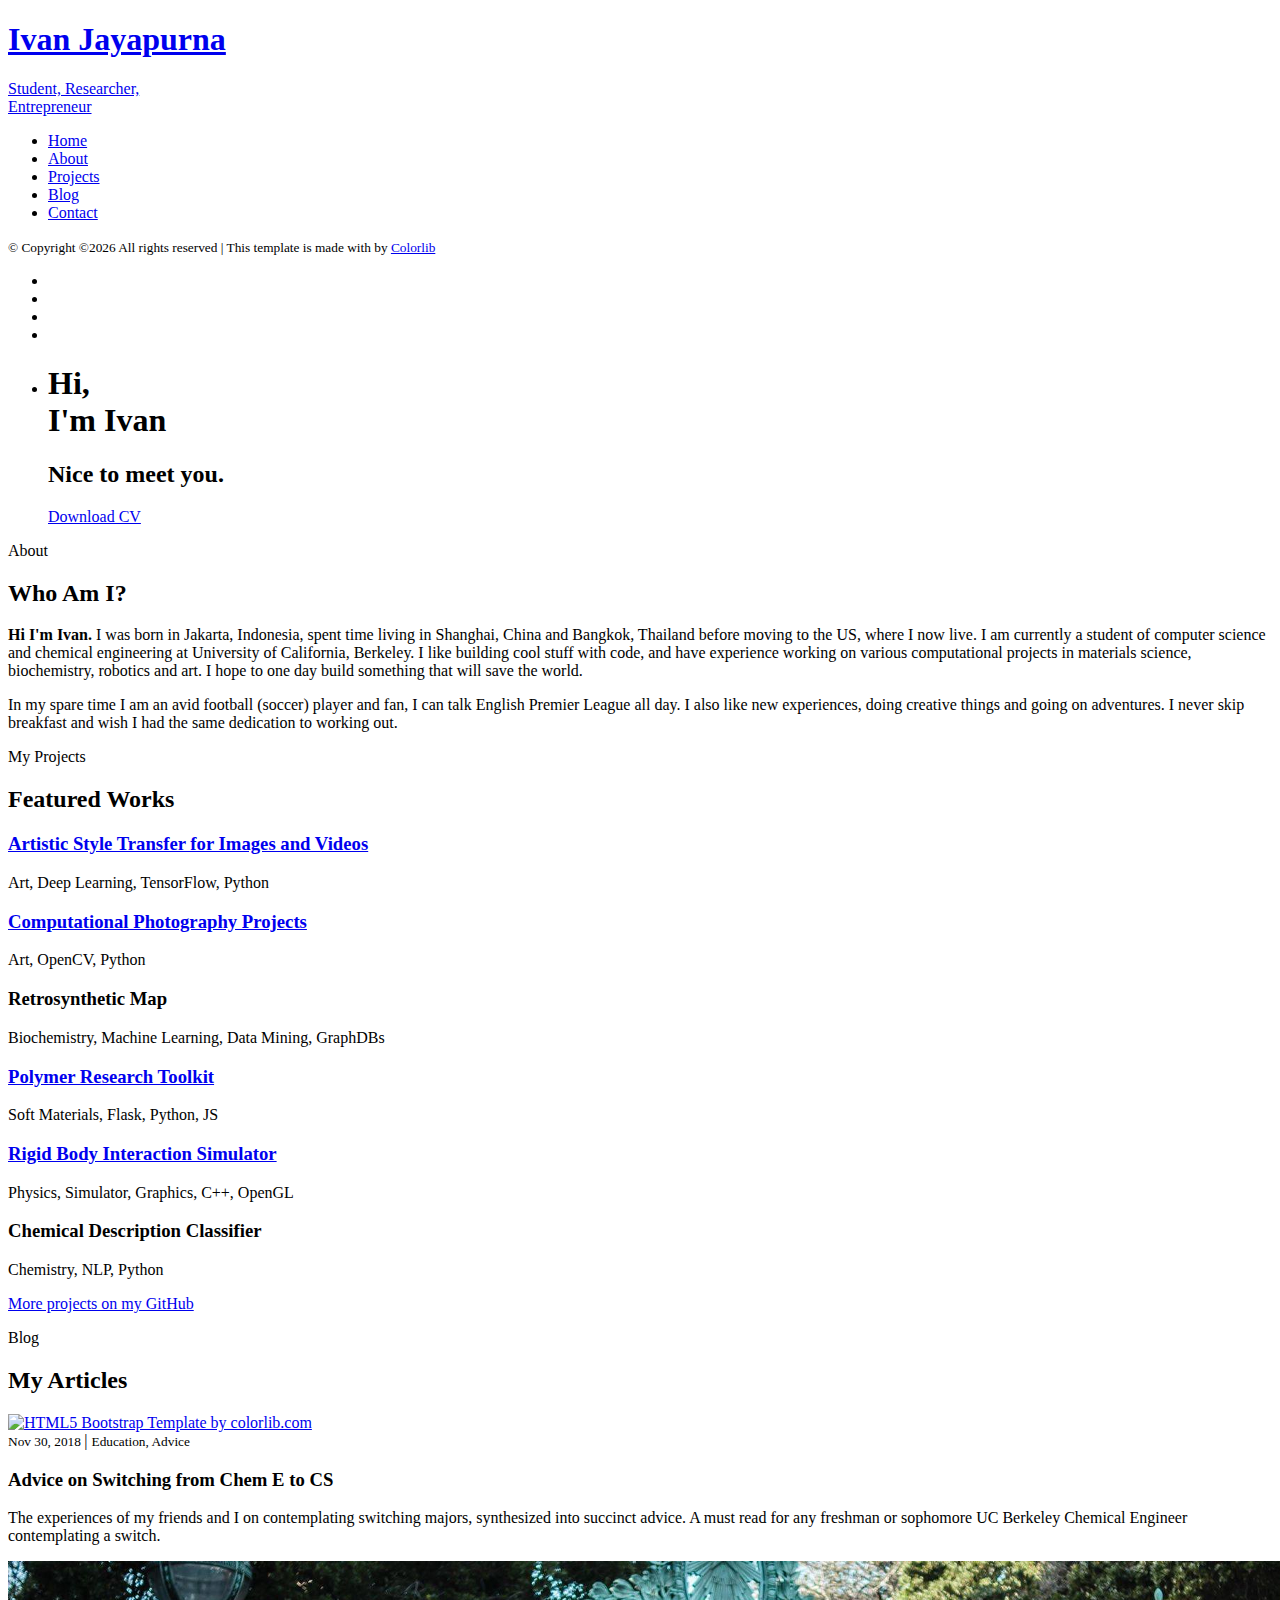
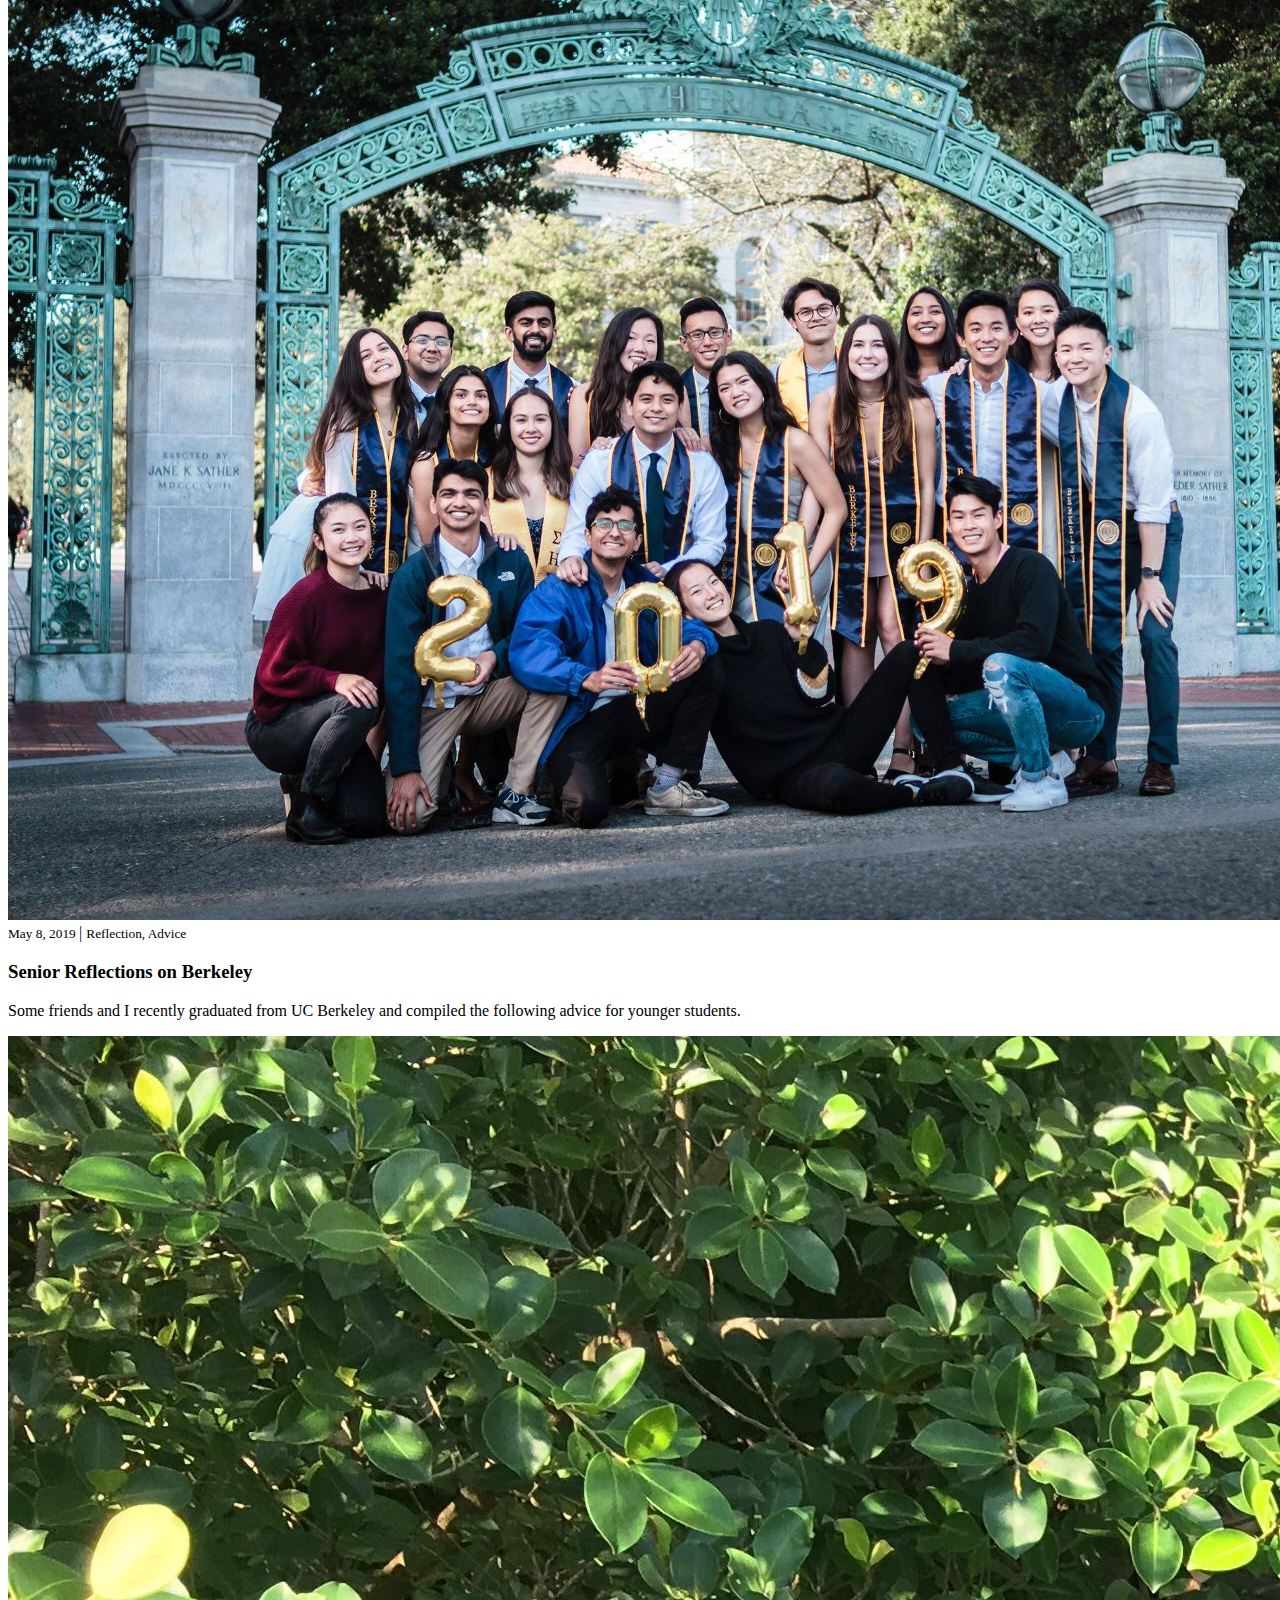
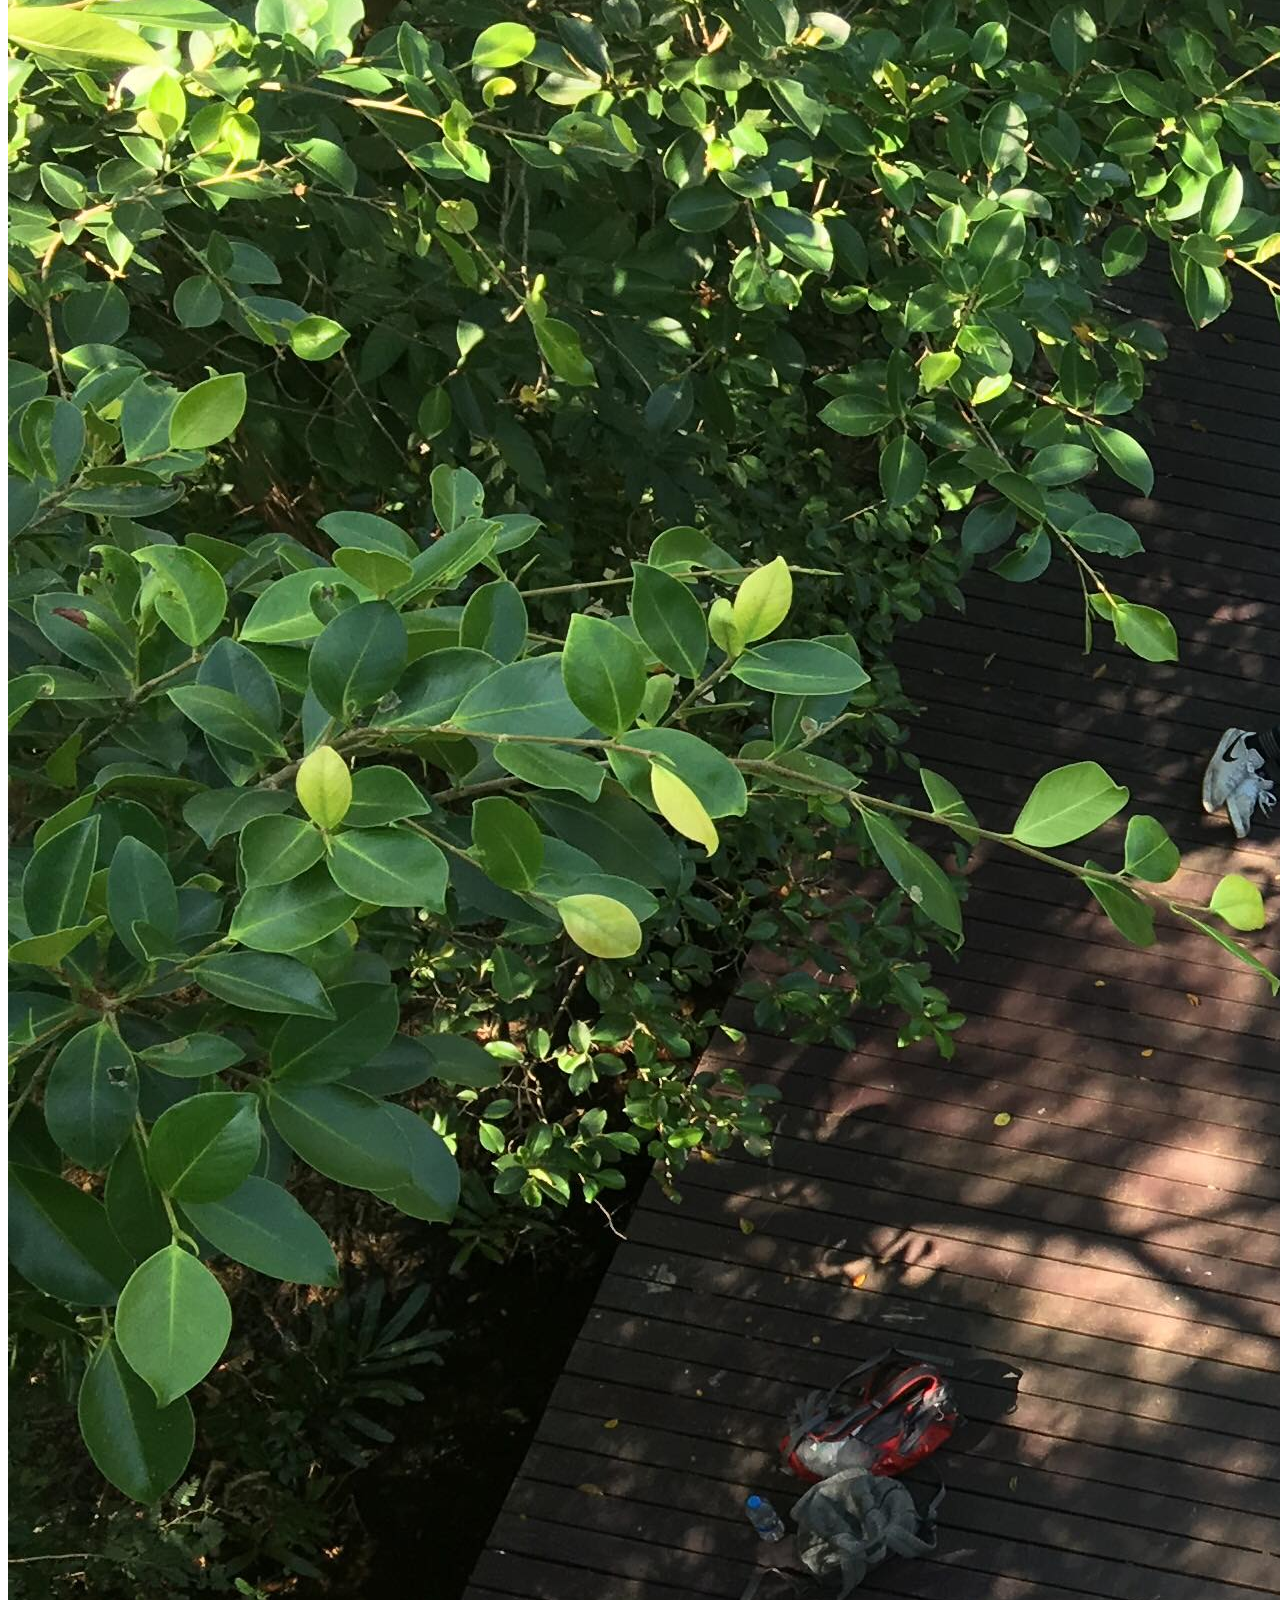
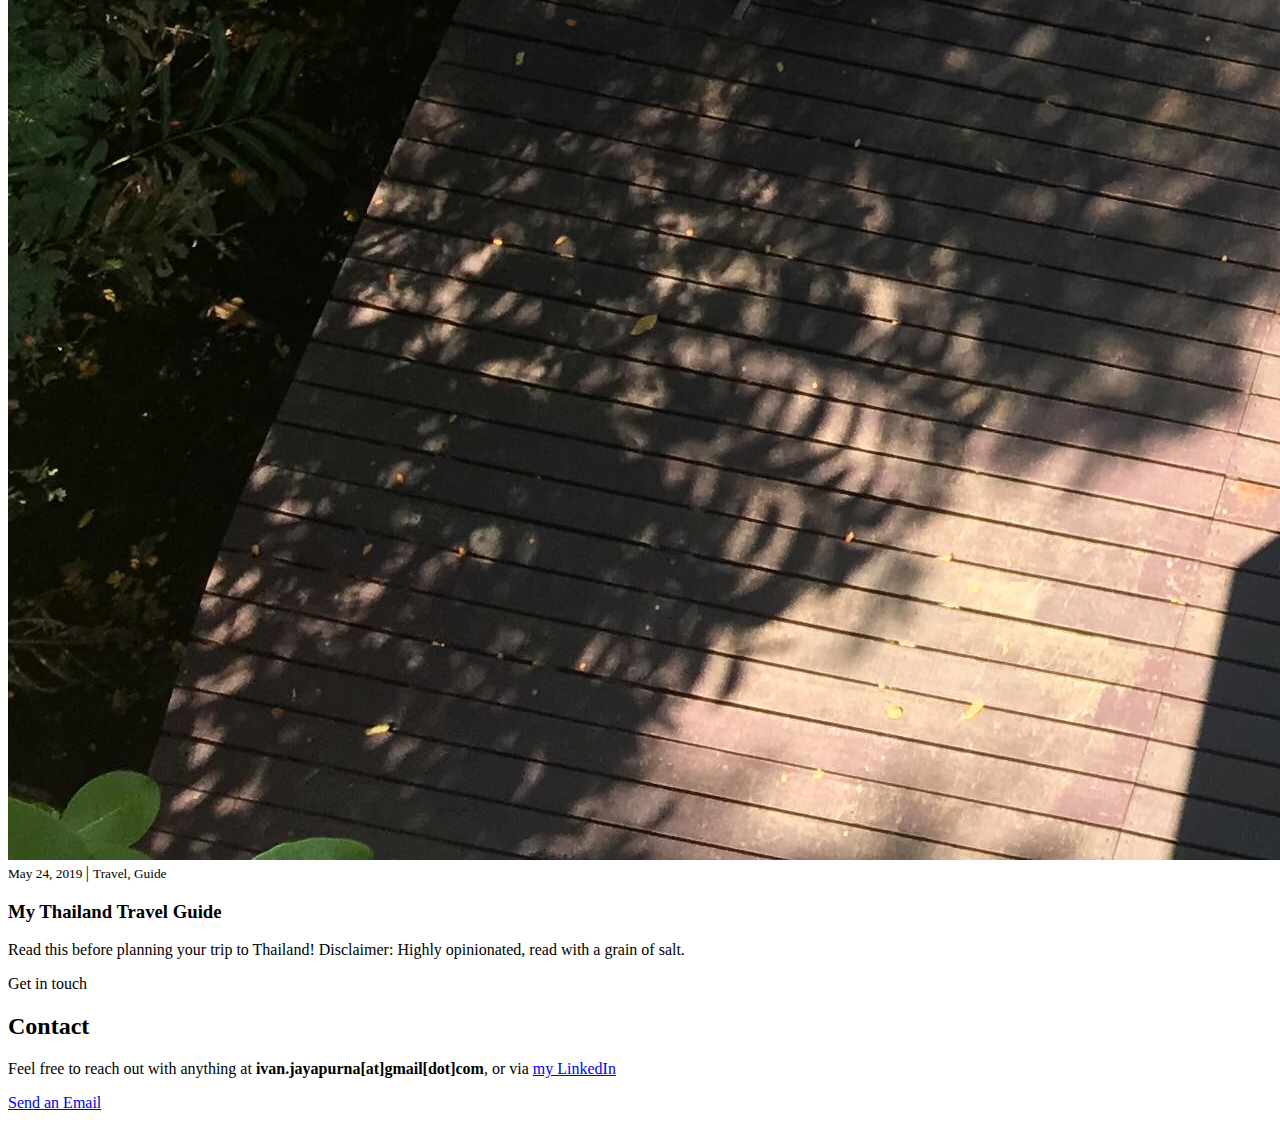
==== index.html @ ab958567 "add thailand guide" ====
<!DOCTYPE HTML>
<html>
	<head>
	<meta charset="utf-8">
	<meta http-equiv="X-UA-Compatible" content="IE=edge">
	<title>Ivan Jayapurna</title>
	<meta name="viewport" content="width=device-width, initial-scale=1">
	<meta name="description" content="" />
	<meta name="keywords" content="" />
	<meta name="author" content="" />

  <!-- Facebook and Twitter integration -->
	<meta property="og:title" content=""/>
	<meta property="og:image" content=""/>
	<meta property="og:url" content=""/>
	<meta property="og:site_name" content=""/>
	<meta property="og:description" content=""/>
	<meta name="twitter:title" content="" />
	<meta name="twitter:image" content="" />
	<meta name="twitter:url" content="" />
	<meta name="twitter:card" content="" />

	<!-- Place favicon.ico and apple-touch-icon.png in the root directory -->
	<link rel="shortcut icon" href="favicon.ico">

	<link href="https://fonts.googleapis.com/css?family=Quicksand:300,400,500,700" rel="stylesheet">
	<link href="https://fonts.googleapis.com/css?family=Playfair+Display:400,400i,700" rel="stylesheet">
	
	<!-- Animate.css -->
	<link rel="stylesheet" href="css/animate.css">
	<!-- Icomoon Icon Fonts-->
	<link rel="stylesheet" href="css/icomoon.css">
	<!-- Bootstrap  -->
	<link rel="stylesheet" href="css/bootstrap.css">
	<!-- Flexslider  -->
	<link rel="stylesheet" href="css/flexslider.css">
	<!-- Flaticons  -->
	<link rel="stylesheet" href="fonts/flaticon/font/flaticon.css">
	<!-- Owl Carousel -->
	<link rel="stylesheet" href="css/owl.carousel.min.css">
	<link rel="stylesheet" href="css/owl.theme.default.min.css">
	<!-- Theme style  -->
	<link rel="stylesheet" href="css/style.css">

	<!-- Modernizr JS -->
	<script src="js/modernizr-2.6.2.min.js"></script>
	<!-- FOR IE9 below -->
	<!--[if lt IE 9]>
	<script src="js/respond.min.js"></script>
	<![endif]-->

	</head>
	<body>
	<div id="colorlib-page">
		<div class="container-wrap">
		<a href="#" class="js-colorlib-nav-toggle colorlib-nav-toggle" data-toggle="collapse" data-target="#navbar" aria-expanded="false" aria-controls="navbar"><i></i></a>
		<aside id="colorlib-aside" role="complementary" class="border js-fullheight">
			<div class="text-center">
				<div class="author-img" style="background-image: url(images/headshot.png);"></div>
				<h1 id="colorlib-logo"><a href="#">Ivan Jayapurna</a></h1>
				<span class="position"><a href="#">Student, Researcher, <br> Entrepreneur</span>
			</div>
			<nav id="colorlib-main-menu" role="navigation" class="navbar">
				<div id="navbar" class="collapse">
					<ul>
						<li class="active"><a href="#" data-nav-section="home">Home</a></li>
						<li><a href="#" data-nav-section="about">About</a></li>
						<li><a href="#" data-nav-section="projects">Projects</a></li>
						<li><a href="#" data-nav-section="blog">Blog</a></li>
						<li><a href="#" data-nav-section="contact">Contact</a></li>
					</ul>
				</div>
			</nav>

			<div class="colorlib-footer">
				<p><small>&copy; <!-- Link back to Colorlib can't be removed. Template is licensed under CC BY 3.0. -->
Copyright &copy;<script>document.write(new Date().getFullYear());</script> All rights reserved | This template is made with <i class="icon-heart" aria-hidden="true"></i> by <a href="https://colorlib.com" target="_blank">Colorlib</a>
<!-- Link back to Colorlib can't be removed. Template is licensed under CC BY 3.0. --> </span></small></p>
				<ul>
					<li><a href="#"><i class="icon-facebook2"></i></a></li>
					<li><a href="#"><i class="icon-twitter2"></i></a></li>
					<li><a href="#"><i class="icon-instagram"></i></a></li>
					<li><a href="#"><i class="icon-linkedin2"></i></a></li>
				</ul>
			</div>

		</aside>

		<div id="colorlib-main">
			<section id="colorlib-hero" class="js-fullheight" data-section="home">
				<div class="flexslider js-fullheight">
					<ul class="slides">
				   	<li>
				   		<div class="overlay"></div>
				   		<div class="container-fluid">
				   			<div class="row">
					   			<div class="col-md-6 col-md-offset-3 col-md-pull-3 col-sm-12 col-xs-12 js-fullheight slider-text">
					   				<div class="slider-text-inner js-fullheight">
					   					<div class="desc">
						   					<h1>Hi, <br>I'm Ivan</h1>
						   					<h2>Nice to meet you.</h2>
												<p><a href='ivan_jayapurna_cv.pdf' class="btn btn-primary btn-learn">Download CV <i class="icon-download4"></i></a></p>
											</div>
					   				</div>
					   			</div>
					   		</div>
				   		</div>
				   	</li>
				  	</ul>
			  	</div>
			</section>

			<section class="colorlib-about" data-section="about">
				<div class="colorlib-narrow-content">
					<div class="row">
						<div class="col-md-12">
							<div class="row row-bottom-padded-sm animate-box" data-animate-effect="fadeInLeft">
								<div class="col-md-12">
									<div class="about-desc">
										<span class="heading-meta">About</span>
										<h2 class="colorlib-heading">Who Am I?</h2>
										<p><strong>Hi I'm Ivan.</strong> I was born in Jakarta, Indonesia, spent time living in Shanghai, China and Bangkok, Thailand before moving to the US, where I now live. I am currently a student of computer science and chemical engineering at University of California, Berkeley. I like building cool stuff with code, and have experience working on various computational projects in materials science, biochemistry, robotics and art. I hope to one day build something that will save the world.</p>
										<p>In my spare time I am an avid football (soccer) player and fan, I can talk English Premier League all day. I also like new experiences, doing creative things and going on adventures. I never skip breakfast and wish I had the same dedication to working out.</p>
									</div>
								</div>
							</div>

						</div>
					</div>
				</div>
			</section>

			<section class="colorlib-work" data-section="projects">
				<div class="colorlib-narrow-content">
					<div class="row">
						<div class="col-md-6 col-md-offset-3 col-md-pull-3 animate-box" data-animate-effect="fadeInLeft">
							<span class="heading-meta">My Projects</span>
							<h2 class="colorlib-heading animate-box">Featured Works</h2>
						</div>
					</div>
					<div class="row">
						<div class="col-md-6 animate-box" data-animate-effect="fadeInLeft">
							<div class="project" style="background-image: url(images/lion_wave_result.png);">
								<div class="desc">
									<div class="con">
										<h3><a href="https://ivanjayapurna.github.io/style_transfer/">Artistic Style Transfer for Images and Videos</a></h3>
										<span>Art, Deep Learning, TensorFlow, Python</span>
									</div>
								</div>
							</div>
						</div>
						<div class="col-md-6 animate-box" data-animate-effect="fadeInRight">
							<div class="project" style="background-image: url(images/emir_result.jpg);">
								<div class="desc">
									<div class="con">
										<h3><a href="https://ivanjayapurna.github.io/face_morphing/">Computational Photography Projects</a></h3>
										<span>Art, OpenCV, Python</span>
									</div>
								</div>
							</div>
						</div>
						<div class="col-md-6 animate-box" data-animate-effect="fadeInTop">
							<div class="project" style="background-image: url(images/meta_map.png);">
								<div class="desc">
									<div class="con">
										<h3>Retrosynthetic Map</h3>
										<span>Biochemistry, Machine Learning, Data Mining, GraphDBs</span>
									</div>
								</div>
							</div>
						</div>
						<div class="col-md-6 animate-box" data-animate-effect="fadeInBottom">
							<div class="project" style="background-image: url(images/hrp.png);">
								<div class="desc">
									<div class="con">
										<h3><a href="https://intense-oasis-51004.herokuapp.com">Polymer Research Toolkit</a></h3>
										<span>Soft Materials, Flask, Python, JS</span>
									</div>
								</div>
							</div>
						</div>
						<div class="col-md-6 animate-box" data-animate-effect="fadeInRight">
							<div class="project" style="background-image: url(images/rbs.png);">
								<div class="desc">
									<div class="con">
										<h3><a href="http://www.jaymok.me/CS184-final-project/final.html">Rigid Body Interaction Simulator</a></h3>
										<span>Physics, Simulator, Graphics, C++, OpenGL</span>
									</div>
								</div>
							</div>
						</div>
						<div class="col-md-6 animate-box" data-animate-effect="fadeInLeft">
							<div class="project" style="background-image: url(images/nlp.jpg);">
								<div class="desc">
									<div class="con">
										<h3>Chemical Description Classifier</h3>
										<span>Chemistry, NLP, Python</span>
									</div>
								</div>
							</div>
						</div>
					</div>						
					<div class="row">
						<div class="col-md-12 animate-box">
							<p><a href="https://github.com/ivanjayapurna" class="btn btn-primary btn-lg btn-load-more">More projects on my GitHub</a></p>
						</div>
					</div>
				</div>
			</section>

			<section class="colorlib-blog" data-section="blog">
				<div class="colorlib-narrow-content">
					<div class="row">
						<div class="col-md-6 col-md-offset-3 col-md-pull-3 animate-box" data-animate-effect="fadeInLeft">
							<span class="heading-meta">Blog</span>
							<h2 class="colorlib-heading">My Articles</h2>
						</div>
					</div>
					<div class="row">
						<div class="col-md-4 col-sm-6 animate-box" data-animate-effect="fadeInLeft">
							<div class="blog-entry">
								<a href="https://medium.com/@ivan.jayapurna/some-advice-on-switching-from-chemical-engineering-to-computer-science-uc-berkeley-5663ba20aa29?source=friends_link&sk=81689ac392e79f80abd5eaf381e079f7" class="blog-img"><img src="images/blog1.png" class="img-responsive" alt="HTML5 Bootstrap Template by colorlib.com"></a>
								<div class="desc">
									<span><small>Nov 30, 2018 </small> | <small> Education, Advice </small></span>
									<h3>Advice on Switching from Chem E to CS</h3>
									<p>The experiences of my friends and I on contemplating switching majors, synthesized into succinct advice. A must read for any freshman or sophomore UC Berkeley Chemical Engineer contemplating a switch.</p>
								</div>
							</div>
						</div>
						<div class="col-md-4 col-sm-6 animate-box" data-animate-effect="fadeInRight">
							<div class="blog-entry">
								<a href="https://medium.com/sep-berkeley/senior-reflections-on-berkeley-792d903882ae" class="blog-img"><img src="images/sep.png" class="img-responsive" alt="HTML5 Bootstrap Template by colorlib.com"></a>
								<div class="desc">
									<span><small>May 8, 2019 </small> | <small> Reflection, Advice </small></span>
									<h3>Senior Reflections on Berkeley</h3>
									<p>Some friends and I recently graduated from UC Berkeley and compiled the following advice for younger students.</p>
								</div>
							</div>
						</div>
						<div class="col-md-4 col-sm-6 animate-box" data-animate-effect="fadeInRight">
							<div class="blog-entry">
								<a href="https://medium.com/@ivan.jayapurna/ivans-super-unofficial-travel-guide-for-thailand-4cb1de43e4af" class="blog-img"><img src="images/bikes.jpg" class="img-responsive" alt="HTML5 Bootstrap Template by colorlib.com"></a>
								<div class="desc">
									<span><small>May 24, 2019 </small> | <small> Travel, Guide </small></span>
									<h3>My Thailand Travel Guide</h3>
									<p>Read this before planning your trip to Thailand! Disclaimer: Highly opinionated, read with a grain of salt.</p>
								</div>
							</div>
						</div>
					</div>
				</div>
			</section>

			<section class="colorlib-contact" data-section="contact">
				<div class="colorlib-narrow-content">
					<div class="row">
						<div class="col-md-12">
							<div class="row row-bottom-padded-sm animate-box" data-animate-effect="fadeInLeft">
								<span class="heading-meta">Get in touch</span>
								<h2 class="colorlib-heading">Contact</h2>
								<div class="row">
									<div class="col-md-12 animate-box" data-animate-effect="fadeInLeft">
										<div class="hire">
											<p>Feel free to reach out with anything at <strong>ivan.jayapurna[at]gmail[dot]com</strong>, or via <a href='https://www.linkedin.com/in/ijayapurna/'>my LinkedIn</a></p>
											<a href="mailto:ivan.jayapurna@gmail.com" class="btn-hire">Send an Email</a>
										</div>
									</div>
								</div>
								<p>
							</div>
						</div>
					</div>
				</div>
			</section>


	</div><!-- end:colorlib-main -->
	</div><!-- end:container-wrap -->
	</div><!-- end:colorlib-page -->

	<!-- jQuery -->
	<script src="js/jquery.min.js"></script>
	<!-- jQuery Easing -->
	<script src="js/jquery.easing.1.3.js"></script>
	<!-- Bootstrap -->
	<script src="js/bootstrap.min.js"></script>
	<!-- Waypoints -->
	<script src="js/jquery.waypoints.min.js"></script>
	<!-- Flexslider -->
	<script src="js/jquery.flexslider-min.js"></script>
	<!-- Owl carousel -->
	<script src="js/owl.carousel.min.js"></script>
	<!-- Counters -->
	<script src="js/jquery.countTo.js"></script>
	
	
	<!-- MAIN JS -->
	<script src="js/main.js"></script>

	</body>
</html>
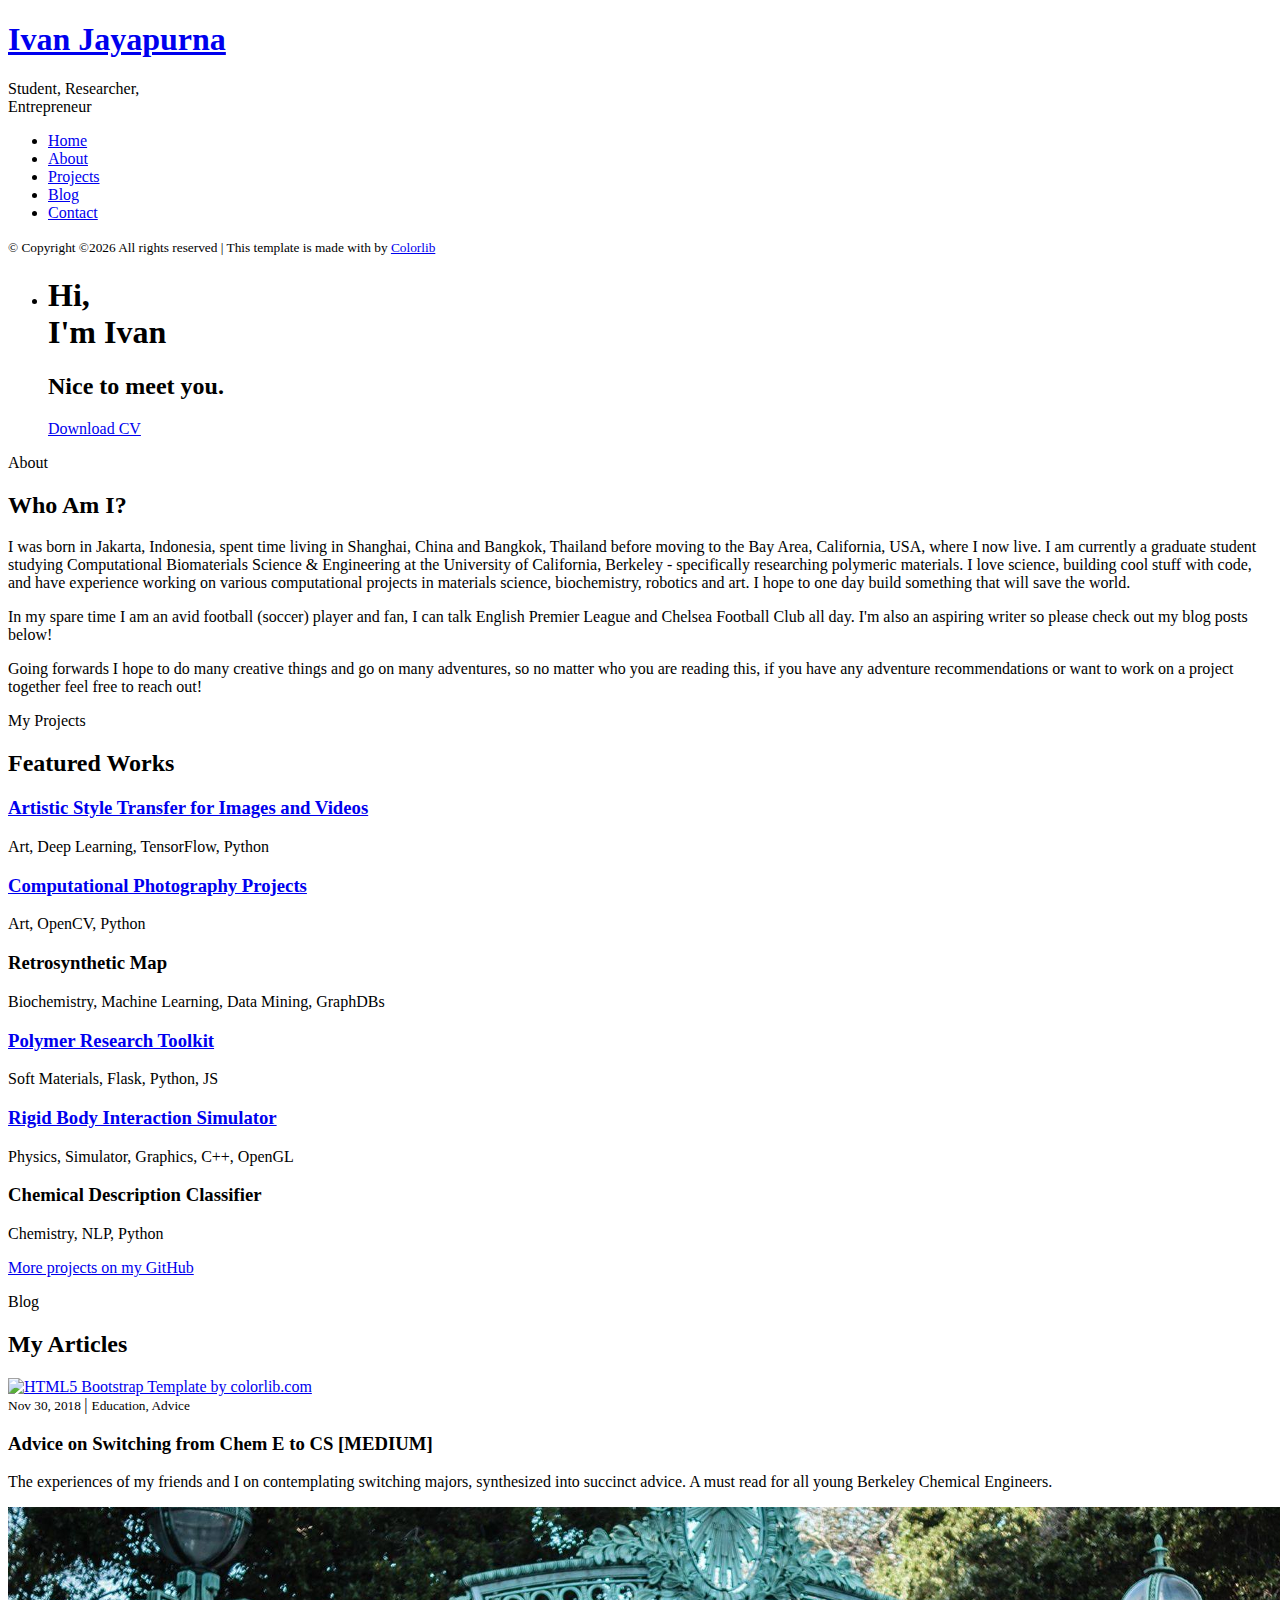
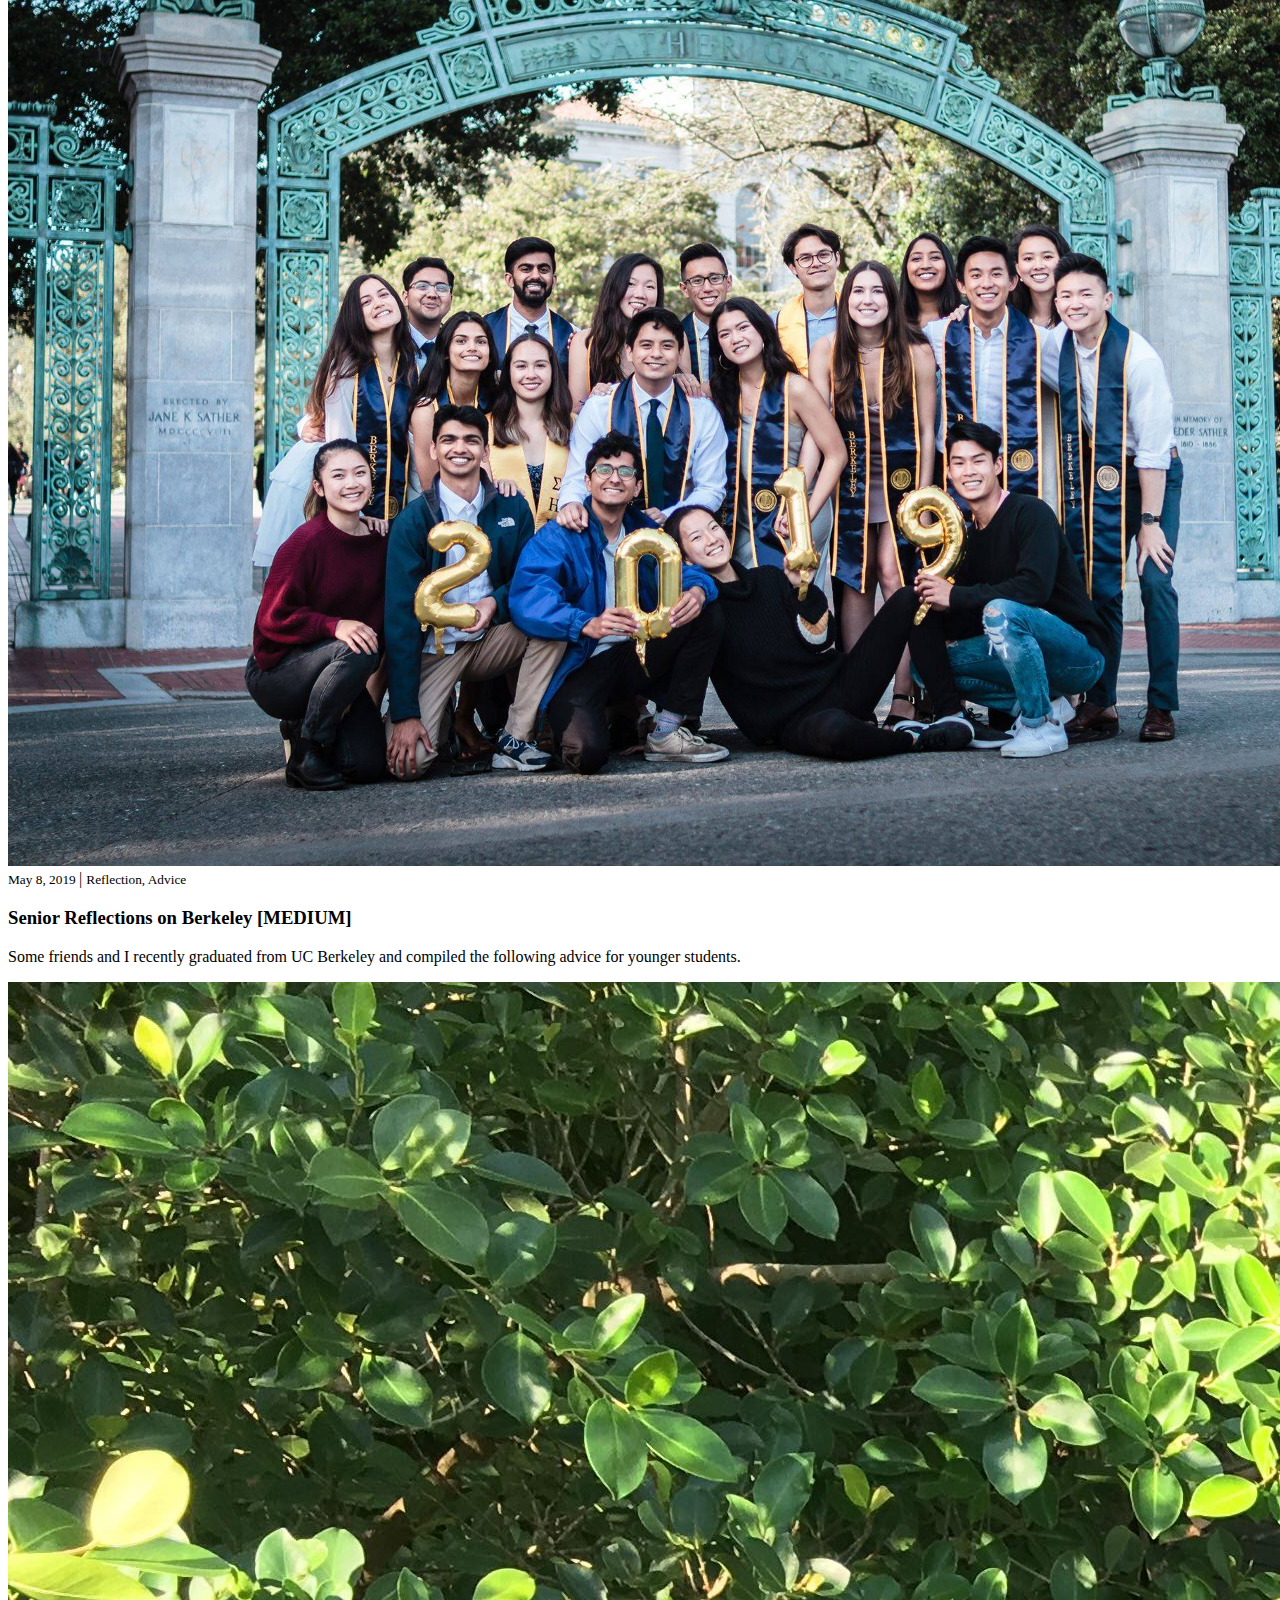
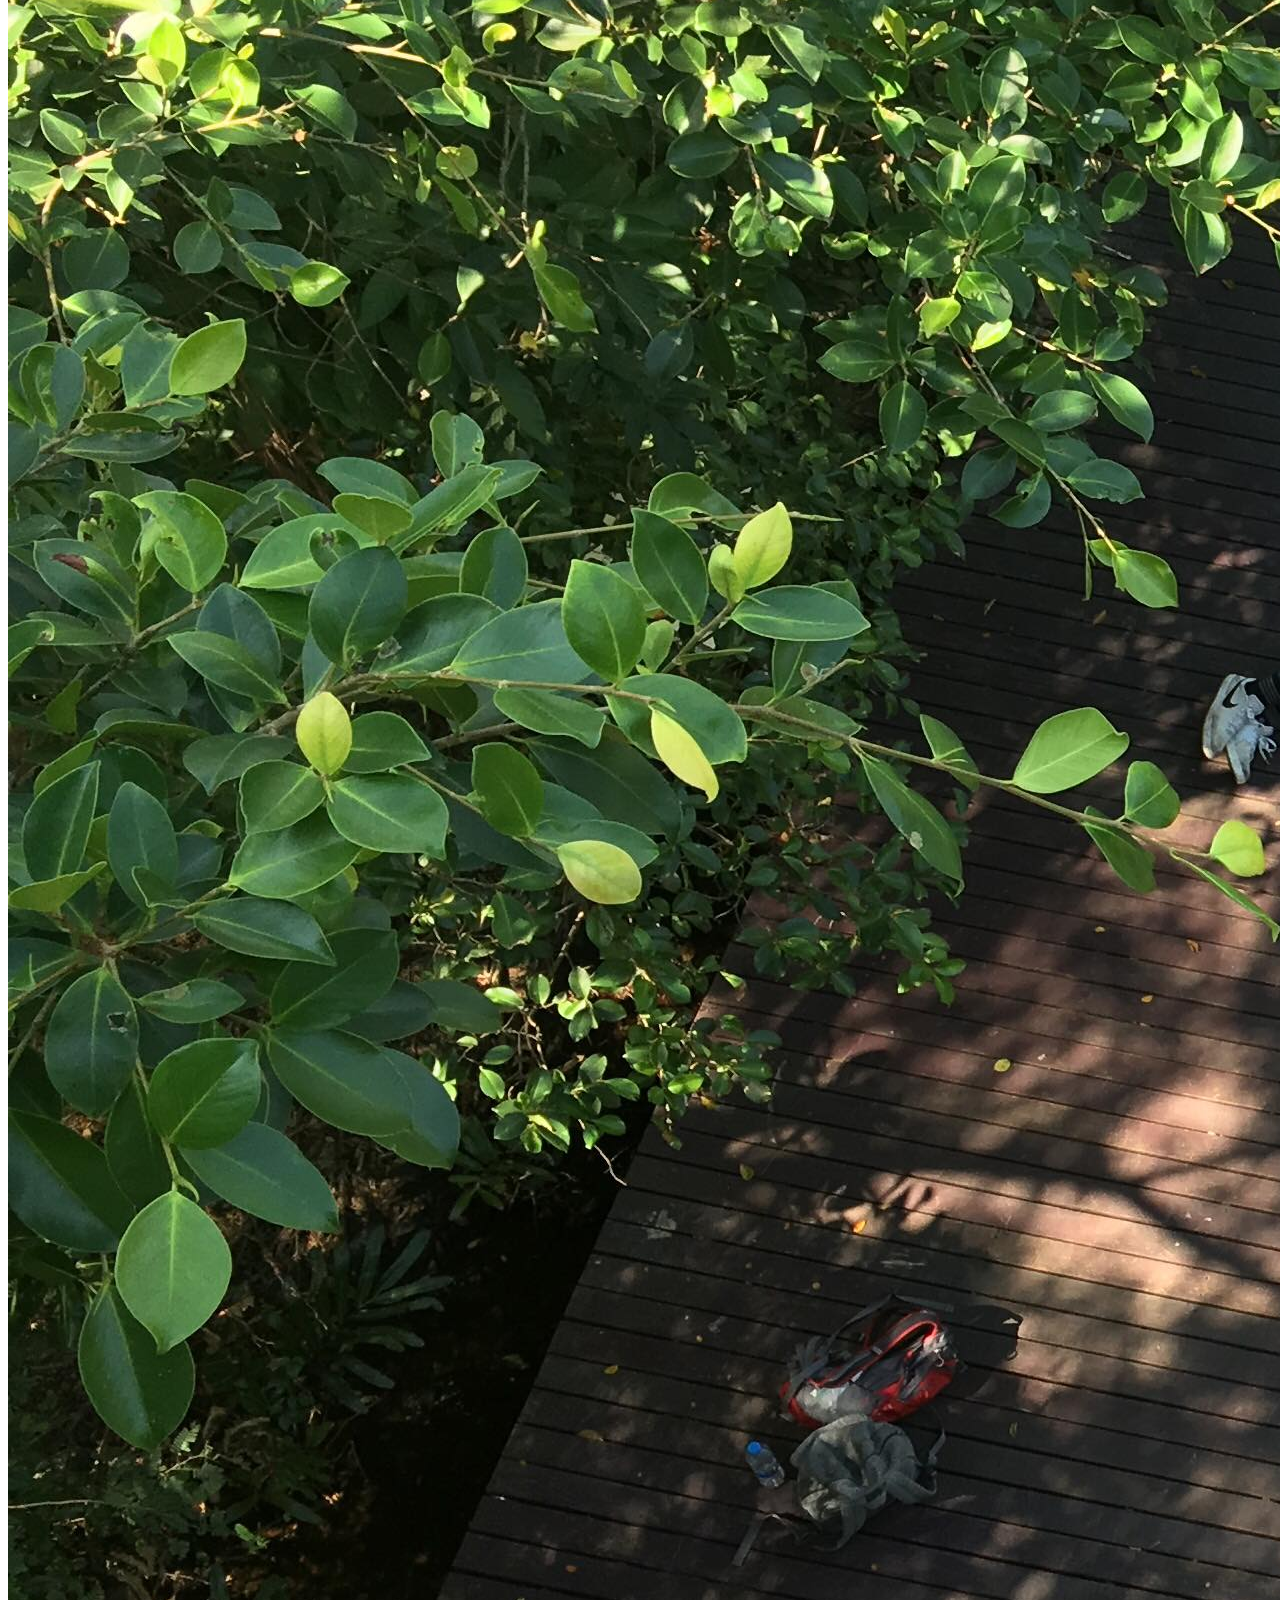
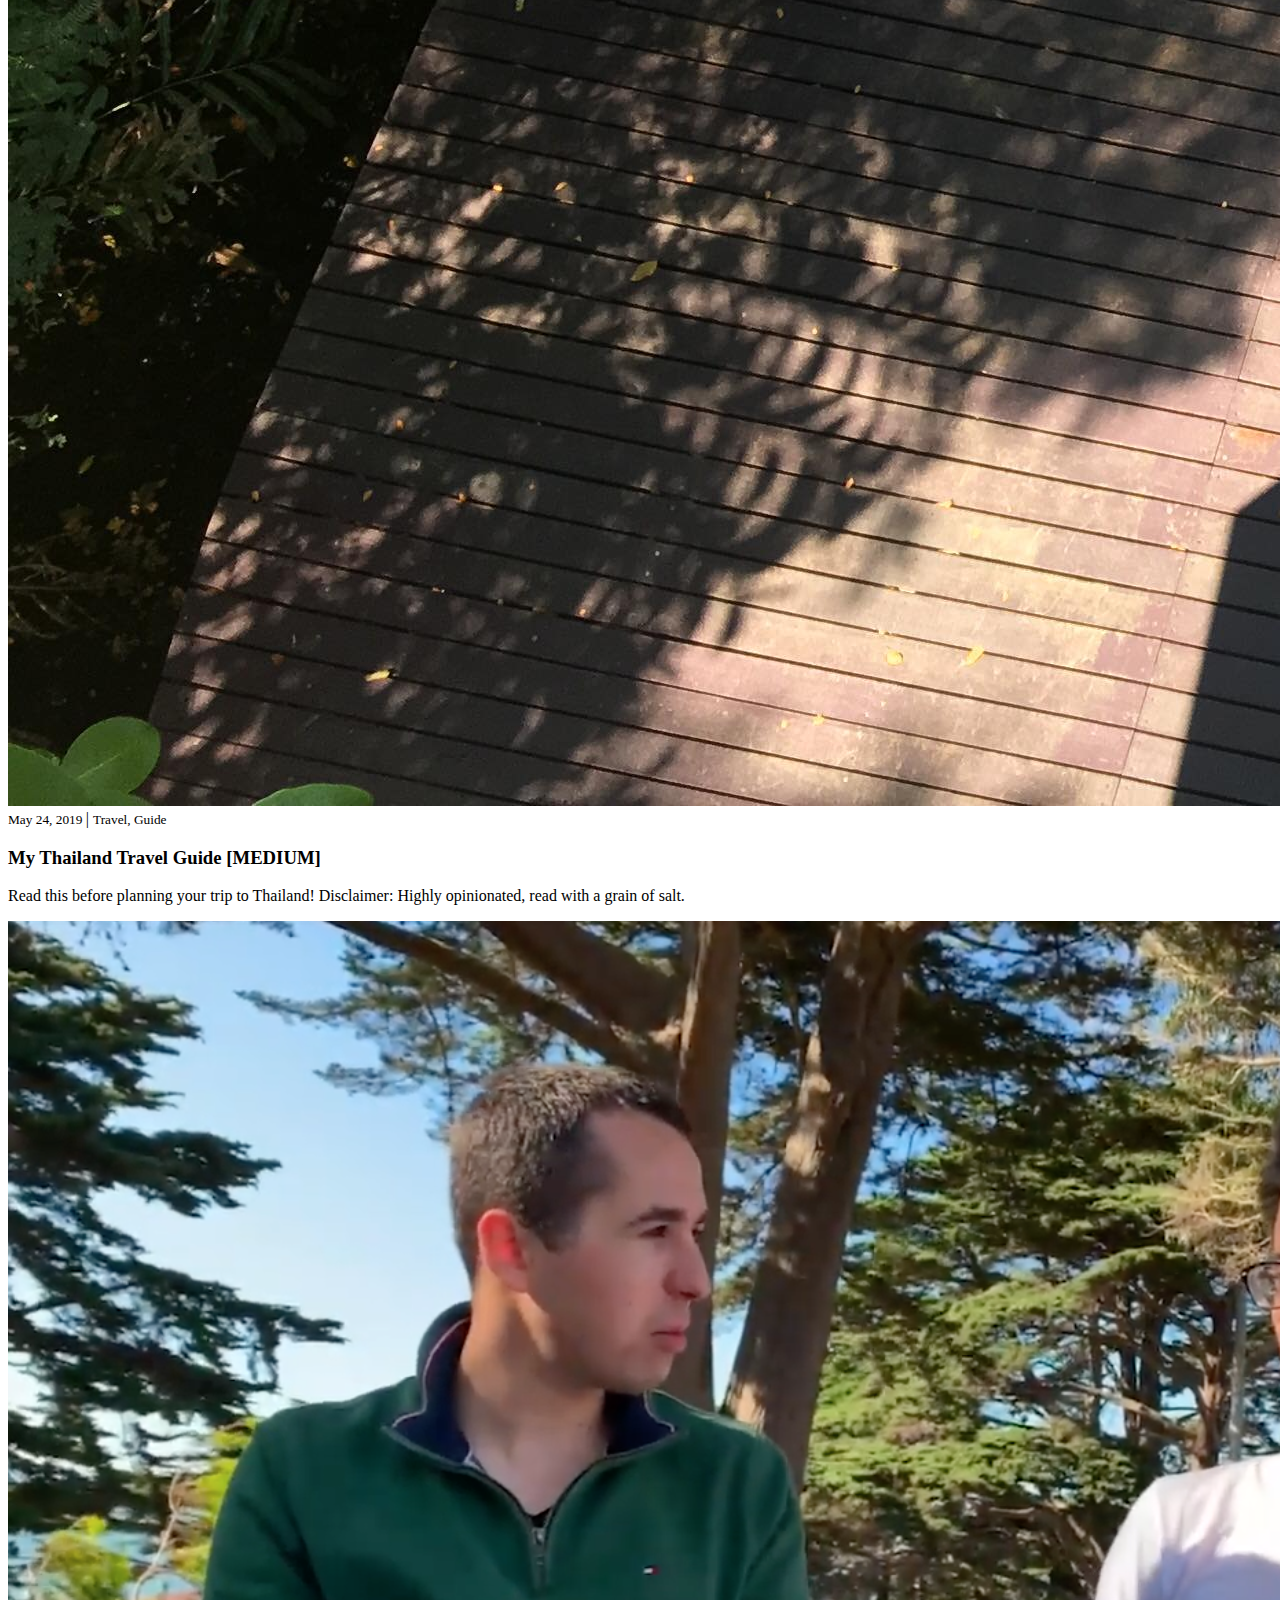
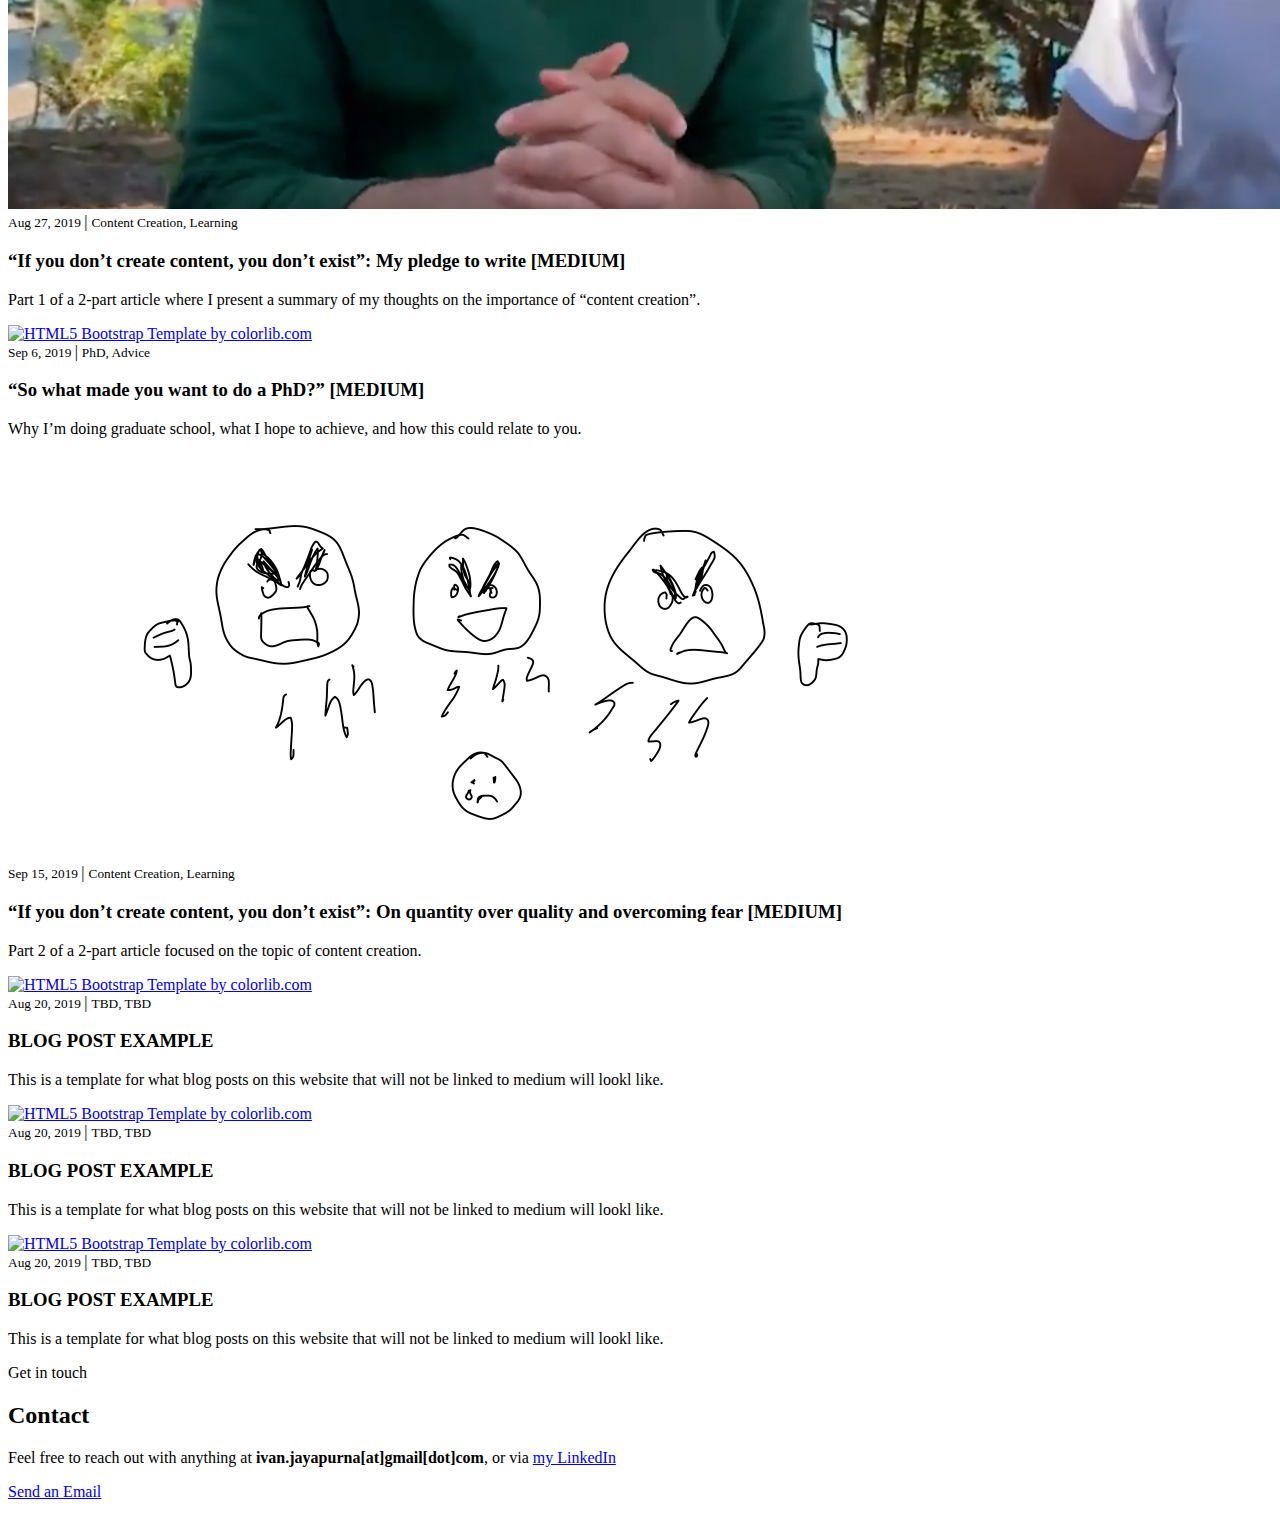
==== commit dad26d84: "added 3 articles" ====
--- a/index.html
+++ b/index.html
@@ -57,8 +57,8 @@
 		<aside id="colorlib-aside" role="complementary" class="border js-fullheight">
 			<div class="text-center">
 				<div class="author-img" style="background-image: url(images/headshot.png);"></div>
-				<h1 id="colorlib-logo"><a href="#">Ivan Jayapurna</a></h1>
-				<span class="position"><a href="#">Student, Researcher, <br> Entrepreneur</span>
+				<h1 id="colorlib-logo"><a href="index.html">Ivan Jayapurna</a></h1>
+				<span class="position">Student, Researcher, <br> Entrepreneur</span>
 			</div>
 			<nav id="colorlib-main-menu" role="navigation" class="navbar">
 				<div id="navbar" class="collapse">
@@ -76,12 +76,6 @@
 				<p><small>&copy; <!-- Link back to Colorlib can't be removed. Template is licensed under CC BY 3.0. -->
 Copyright &copy;<script>document.write(new Date().getFullYear());</script> All rights reserved | This template is made with <i class="icon-heart" aria-hidden="true"></i> by <a href="https://colorlib.com" target="_blank">Colorlib</a>
 <!-- Link back to Colorlib can't be removed. Template is licensed under CC BY 3.0. --> </span></small></p>
-				<ul>
-					<li><a href="#"><i class="icon-facebook2"></i></a></li>
-					<li><a href="#"><i class="icon-twitter2"></i></a></li>
-					<li><a href="#"><i class="icon-instagram"></i></a></li>
-					<li><a href="#"><i class="icon-linkedin2"></i></a></li>
-				</ul>
 			</div>
 
 		</aside>
@@ -119,8 +113,9 @@
 									<div class="about-desc">
 										<span class="heading-meta">About</span>
 										<h2 class="colorlib-heading">Who Am I?</h2>
-										<p><strong>Hi I'm Ivan.</strong> I was born in Jakarta, Indonesia, spent time living in Shanghai, China and Bangkok, Thailand before moving to the US, where I now live. I am currently a student of computer science and chemical engineering at University of California, Berkeley. I like building cool stuff with code, and have experience working on various computational projects in materials science, biochemistry, robotics and art. I hope to one day build something that will save the world.</p>
-										<p>In my spare time I am an avid football (soccer) player and fan, I can talk English Premier League all day. I also like new experiences, doing creative things and going on adventures. I never skip breakfast and wish I had the same dedication to working out.</p>
+										<p>I was born in Jakarta, Indonesia, spent time living in Shanghai, China and Bangkok, Thailand before moving to the Bay Area, California, USA, where I now live. I am currently a graduate student studying Computational Biomaterials Science & Engineering at the University of California, Berkeley - specifically researching polymeric materials. I love science, building cool stuff with code, and have experience working on various computational projects in materials science, biochemistry, robotics and art. I hope to one day build something that will save the world.</p>
+										<p>In my spare time I am an avid football (soccer) player and fan, I can talk English Premier League and Chelsea Football Club all day. I'm also an aspiring writer so please check out my blog posts below!</p>
+										<p>Going forwards I hope to do many creative things and go on many adventures, so no matter who you are reading this, if you have any adventure recommendations or want to work on a project together feel free to reach out!</p>
 									</div>
 								</div>
 							</div>
@@ -222,8 +217,8 @@
 								<a href="https://medium.com/@ivan.jayapurna/some-advice-on-switching-from-chemical-engineering-to-computer-science-uc-berkeley-5663ba20aa29?source=friends_link&sk=81689ac392e79f80abd5eaf381e079f7" class="blog-img"><img src="images/blog1.png" class="img-responsive" alt="HTML5 Bootstrap Template by colorlib.com"></a>
 								<div class="desc">
 									<span><small>Nov 30, 2018 </small> | <small> Education, Advice </small></span>
-									<h3>Advice on Switching from Chem E to CS</h3>
-									<p>The experiences of my friends and I on contemplating switching majors, synthesized into succinct advice. A must read for any freshman or sophomore UC Berkeley Chemical Engineer contemplating a switch.</p>
+									<h3>Advice on Switching from Chem E to CS [MEDIUM]</h3>
+									<p>The experiences of my friends and I on contemplating switching majors, synthesized into succinct advice. A must read for all young Berkeley Chemical Engineers.</p>
 								</div>
 							</div>
 						</div>
@@ -232,7 +227,7 @@
 								<a href="https://medium.com/sep-berkeley/senior-reflections-on-berkeley-792d903882ae" class="blog-img"><img src="images/sep.png" class="img-responsive" alt="HTML5 Bootstrap Template by colorlib.com"></a>
 								<div class="desc">
 									<span><small>May 8, 2019 </small> | <small> Reflection, Advice </small></span>
-									<h3>Senior Reflections on Berkeley</h3>
+									<h3>Senior Reflections on Berkeley [MEDIUM]</h3>
 									<p>Some friends and I recently graduated from UC Berkeley and compiled the following advice for younger students.</p>
 								</div>
 							</div>
@@ -242,13 +237,78 @@
 								<a href="https://medium.com/@ivan.jayapurna/ivans-super-unofficial-travel-guide-for-thailand-4cb1de43e4af" class="blog-img"><img src="images/bikes.jpg" class="img-responsive" alt="HTML5 Bootstrap Template by colorlib.com"></a>
 								<div class="desc">
 									<span><small>May 24, 2019 </small> | <small> Travel, Guide </small></span>
-									<h3>My Thailand Travel Guide</h3>
+									<h3>My Thailand Travel Guide [MEDIUM]</h3>
 									<p>Read this before planning your trip to Thailand! Disclaimer: Highly opinionated, read with a grain of salt.</p>
 								</div>
 							</div>
 						</div>
 					</div>
-				</div>
+					<div class="row">
+						<div class="col-md-4 col-sm-6 animate-box" data-animate-effect="fadeInLeft">
+							<div class="blog-entry">
+								<a href="https://medium.com/@ivan.jayapurna/if-you-dont-create-content-you-don-t-exist-part-1-my-pledge-to-write-dfd1968350c9" class="blog-img"><img src="images/andrei.png" class="img-responsive" alt="HTML5 Bootstrap Template by colorlib.com"></a>
+								<div class="desc">
+									<span><small>Aug 27, 2019 </small> | <small> Content Creation, Learning </small></span>
+									<h3>“If you don’t create content, you don’t exist”: My pledge to write [MEDIUM]</h3>
+									<p>Part 1 of a 2-part article where I present a summary of my thoughts on the importance of “content creation”.</p>
+								</div>
+							</div>
+						</div>						
+						<div class="col-md-4 col-sm-6 animate-box" data-animate-effect="fadeInLeft">
+							<div class="blog-entry">
+								<a href="https://medium.com/@ivan.jayapurna/so-what-made-you-want-to-do-a-phd-a-pre-graduate-school-mental-snapshot-9e5280c208ca" class="blog-img"><img src="images/SEP-66.jpg" class="img-responsive" alt="HTML5 Bootstrap Template by colorlib.com"></a>
+								<div class="desc">
+									<span><small>Sep 6, 2019 </small> | <small> PhD, Advice </small></span>
+									<h3>“So what made you want to do a PhD?” [MEDIUM]</h3>
+									<p>Why I’m doing graduate school, what I hope to achieve, and how this could relate to you.</p>
+								</div>
+							</div>
+						</div>	
+						<div class="col-md-4 col-sm-6 animate-box" data-animate-effect="fadeInLeft">
+							<div class="blog-entry">
+								<a href="https://medium.com/@ivan.jayapurna/if-you-dont-create-content-you-don-t-exist-on-quantity-over-quality-and-overcoming-fear-c361865c1353" class="blog-img"><img src="images/doodle1.png" class="img-responsive" alt="HTML5 Bootstrap Template by colorlib.com"></a>
+								<div class="desc">
+									<span><small>Sep 15, 2019 </small> | <small> Content Creation, Learning </small></span>
+									<h3>“If you don’t create content, you don’t exist”: On quantity over quality and overcoming fear [MEDIUM]</h3>
+									<p>Part 2 of a 2-part article focused on the topic of content creation.</p>
+								</div>
+							</div>
+						</div>						
+					</div>
+					<div class="row">
+						<div class="col-md-4 col-sm-6 animate-box" data-animate-effect="fadeInLeft">
+							<div class="blog-entry">
+								<a href="bp_example.html" class="blog-img"><img src="images/bear_portrait_result.png" class="img-responsive" alt="HTML5 Bootstrap Template by colorlib.com"></a>
+								<div class="desc">
+									<span><small>Aug 20, 2019 </small> | <small> TBD, TBD </small></span>
+									<h3>BLOG POST EXAMPLE</h3>
+									<p>This is a template for what blog posts on this website that will not be linked to medium will lookl like.</p>
+								</div>
+							</div>
+						</div>	
+						<div class="col-md-4 col-sm-6 animate-box" data-animate-effect="fadeInLeft">
+							<div class="blog-entry">
+								<a href="bp_example.html" class="blog-img"><img src="images/bear_portrait_result.png" class="img-responsive" alt="HTML5 Bootstrap Template by colorlib.com"></a>
+								<div class="desc">
+									<span><small>Aug 20, 2019 </small> | <small> TBD, TBD </small></span>
+									<h3>BLOG POST EXAMPLE</h3>
+									<p>This is a template for what blog posts on this website that will not be linked to medium will lookl like.</p>
+								</div>
+							</div>
+						</div>						
+						<div class="col-md-4 col-sm-6 animate-box" data-animate-effect="fadeInLeft">
+							<div class="blog-entry">
+								<a href="bp_example.html" class="blog-img"><img src="images/bear_portrait_result.png" class="img-responsive" alt="HTML5 Bootstrap Template by colorlib.com"></a>
+								<div class="desc">
+									<span><small>Aug 20, 2019 </small> | <small> TBD, TBD </small></span>
+									<h3>BLOG POST EXAMPLE</h3>
+									<p>This is a template for what blog posts on this website that will not be linked to medium will lookl like.</p>
+								</div>
+							</div>
+						</div>						
+					</div>
+				</div>
+
 			</section>
 
 			<section class="colorlib-contact" data-section="contact">
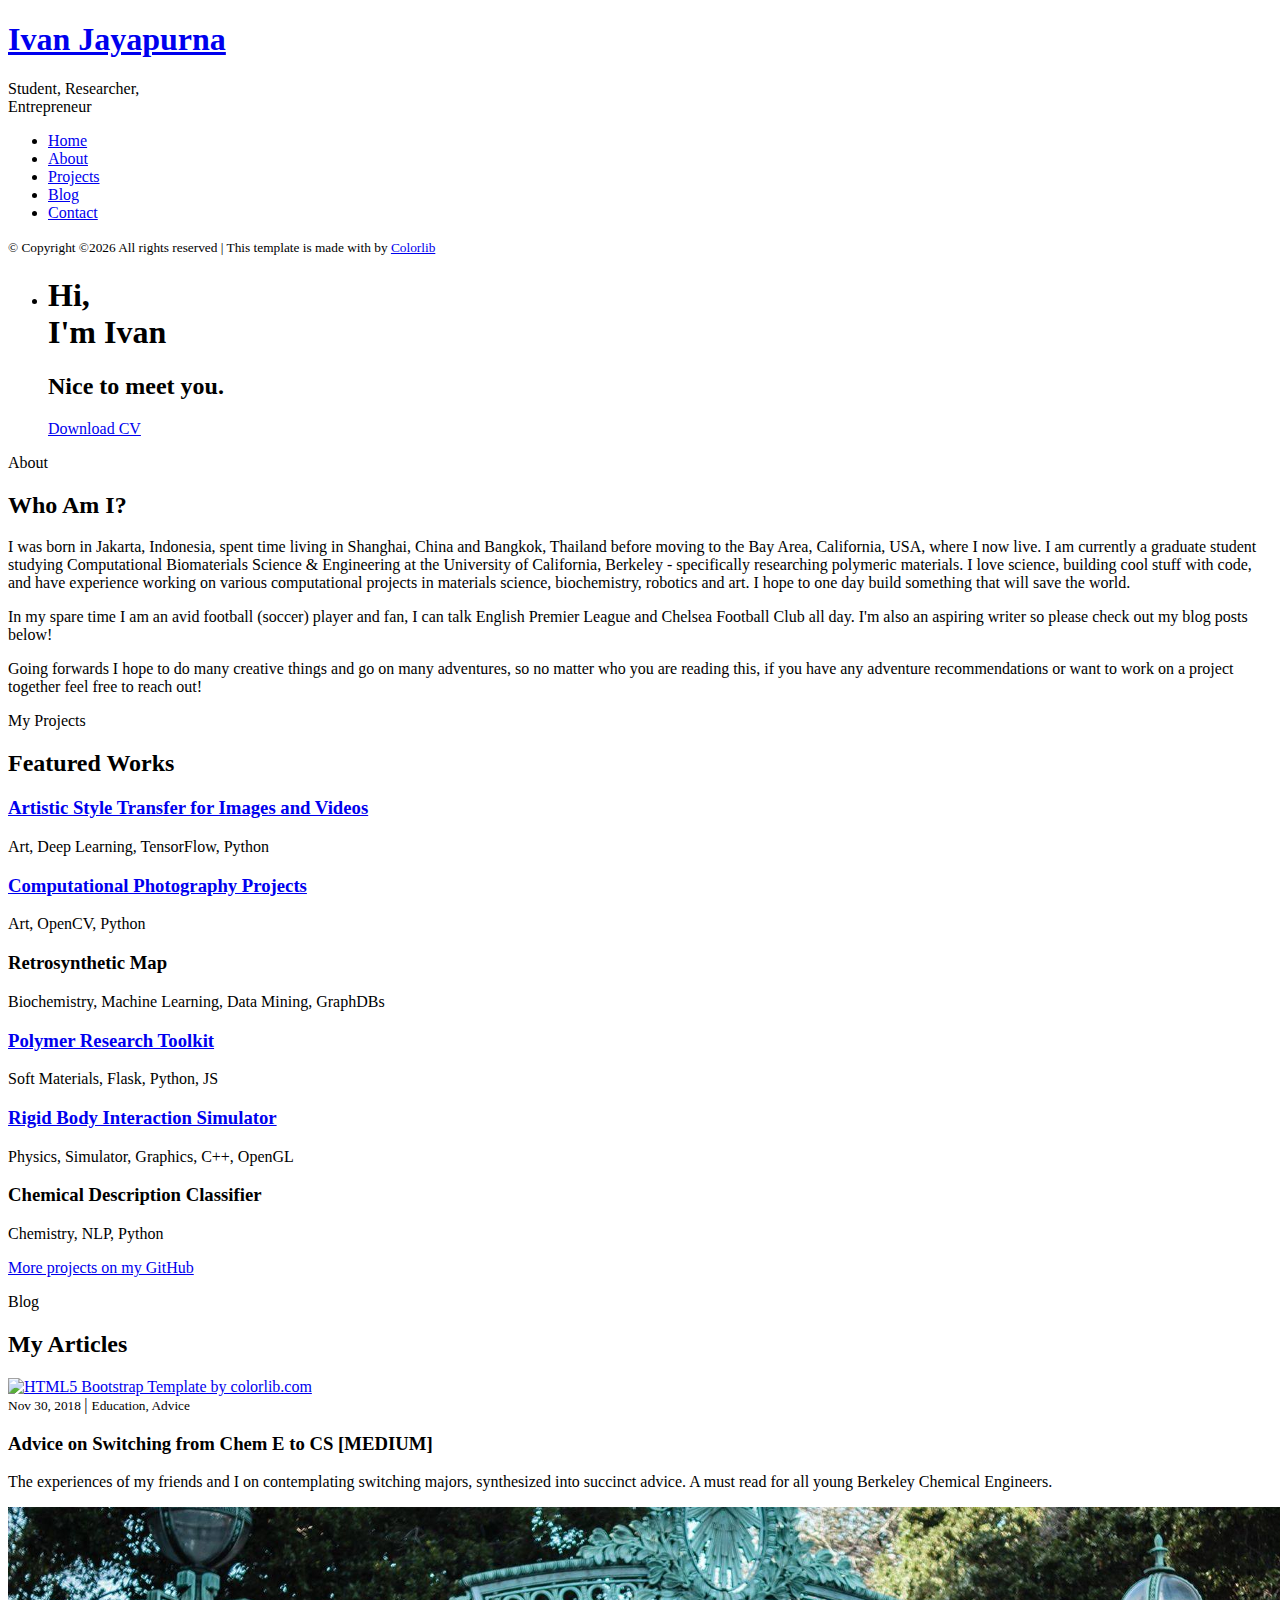
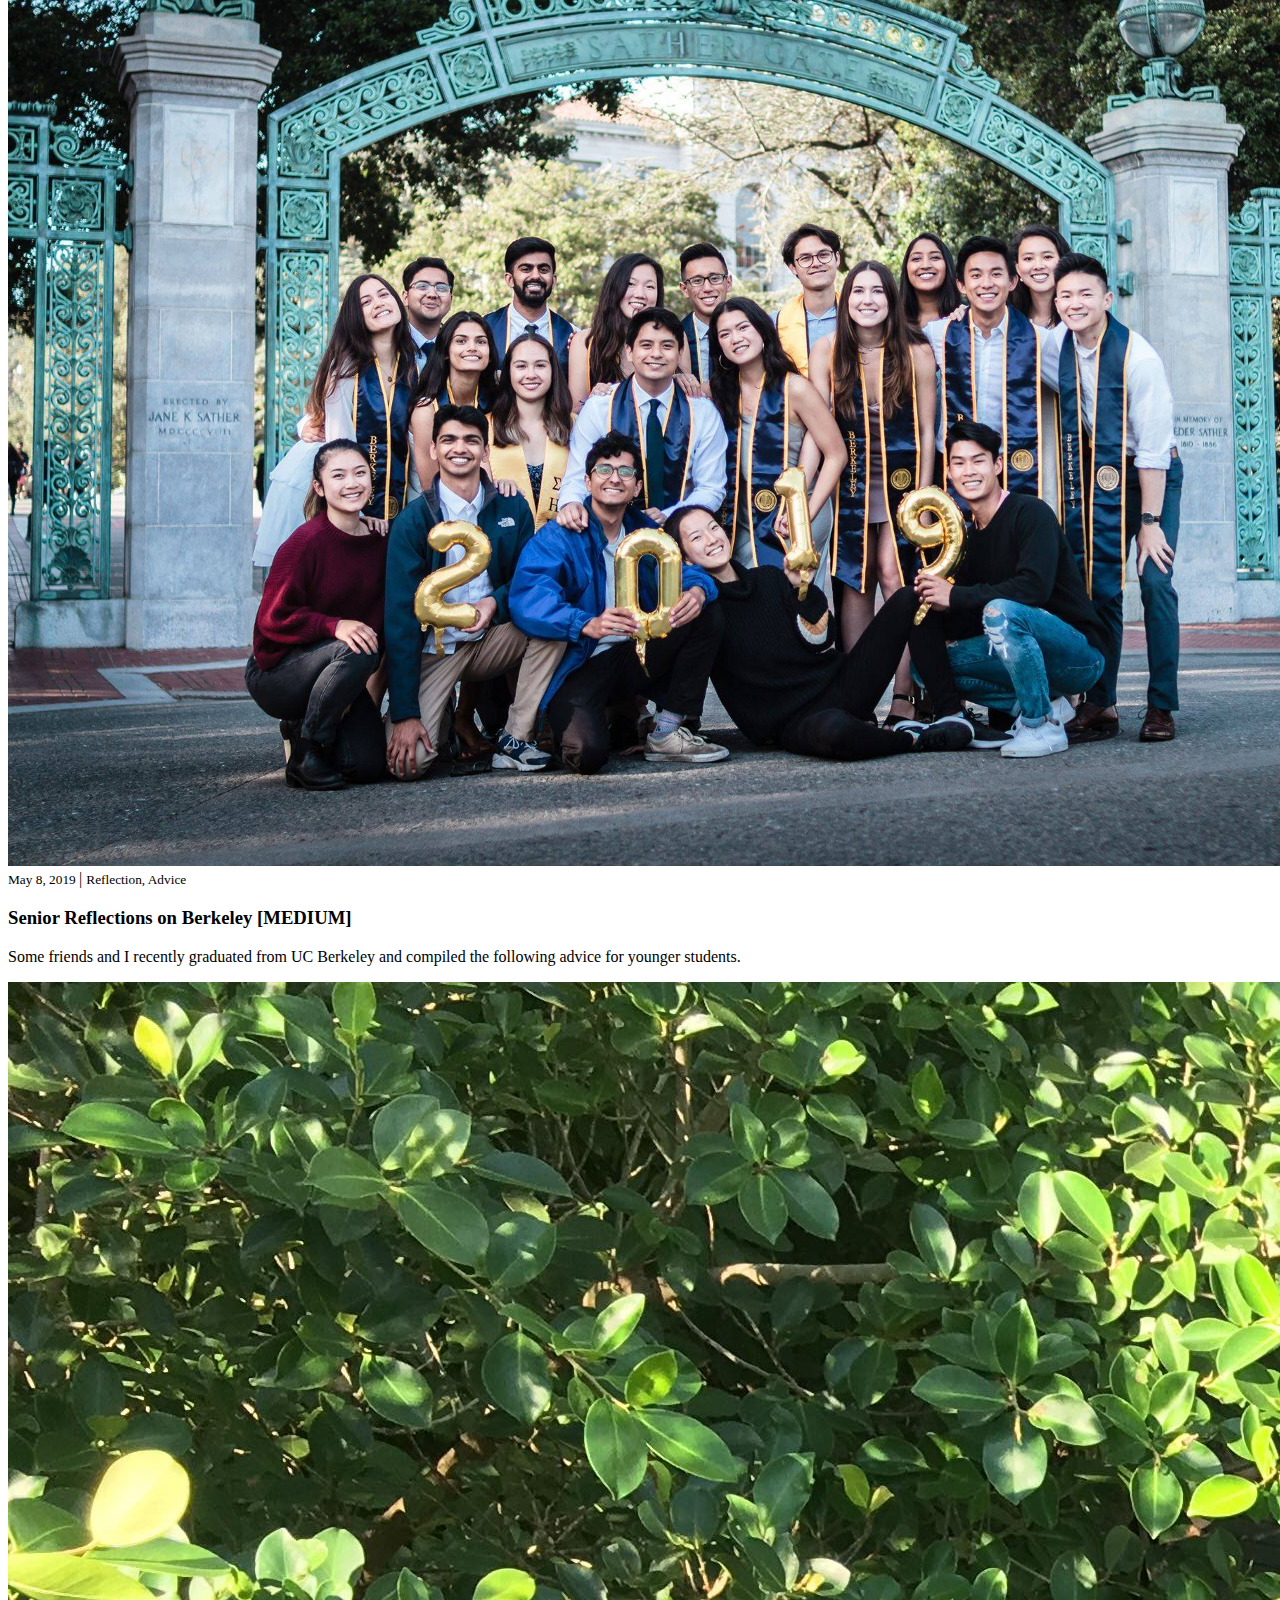
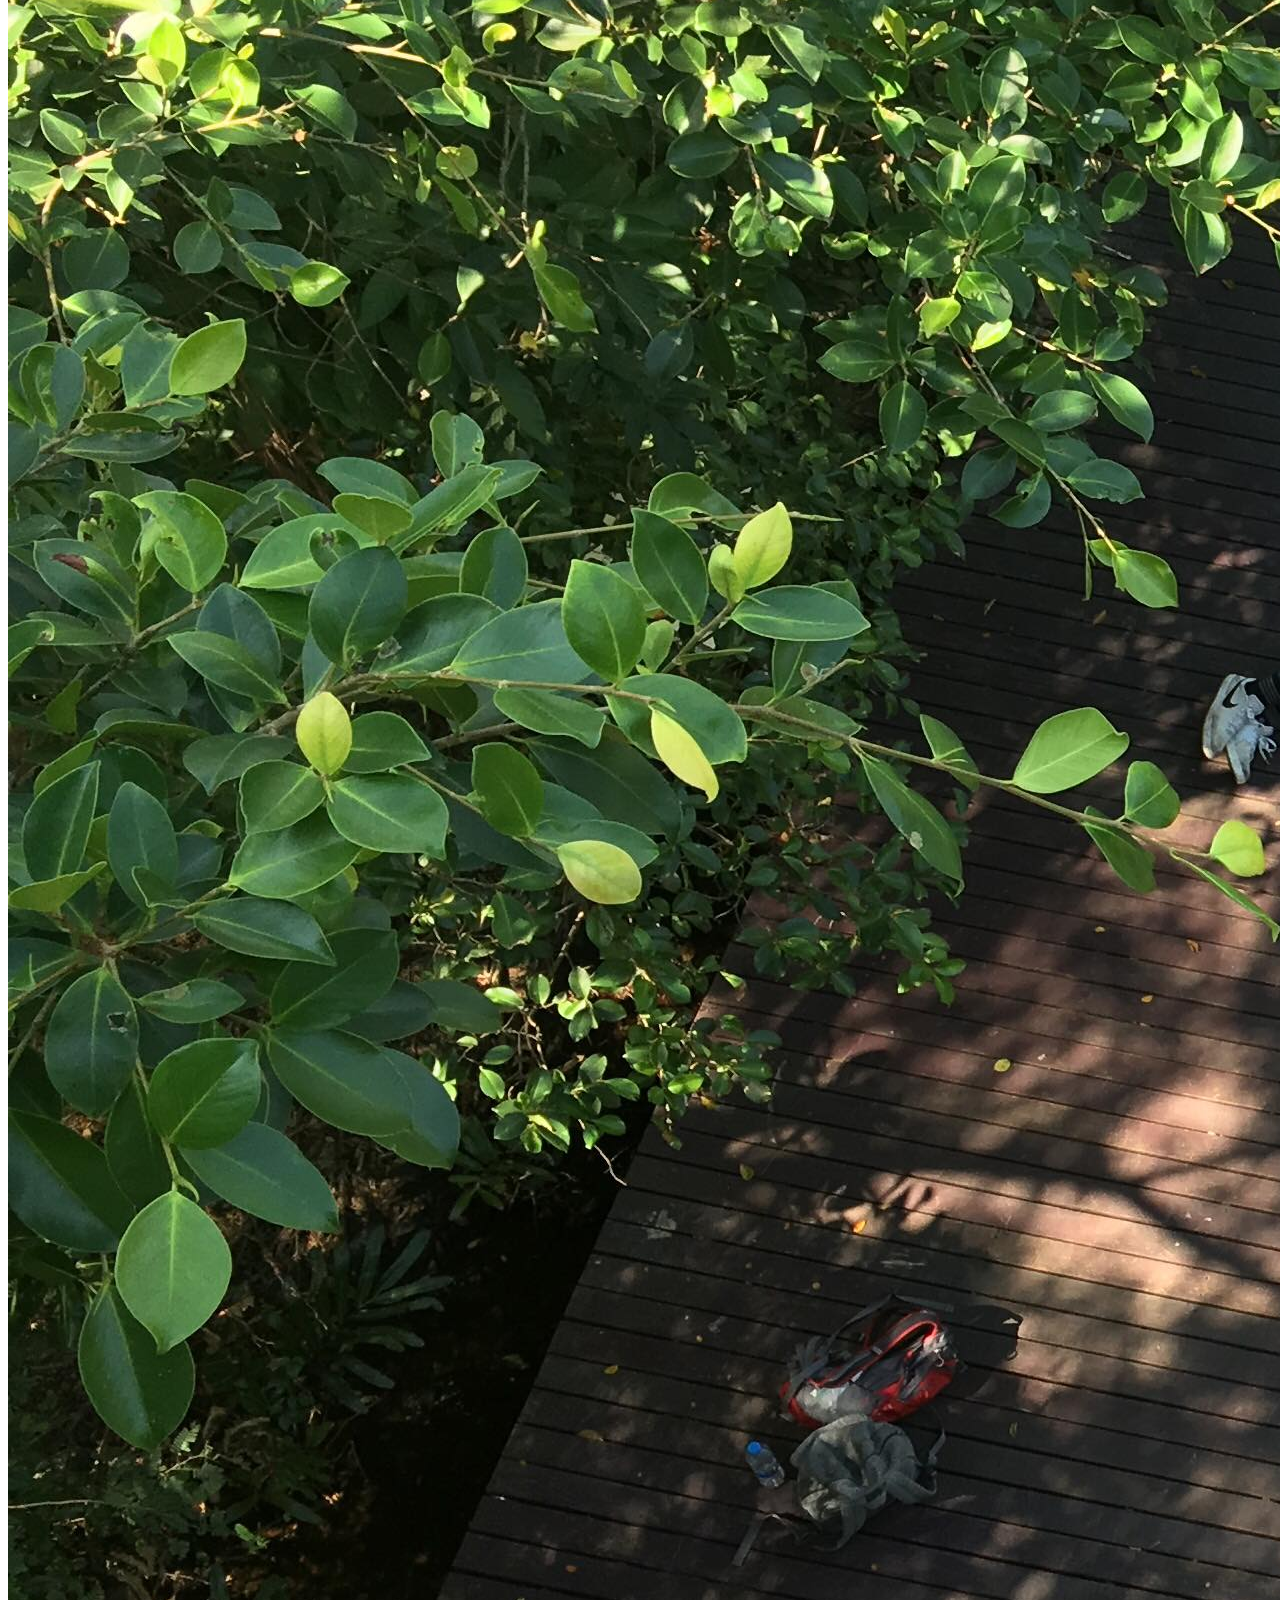
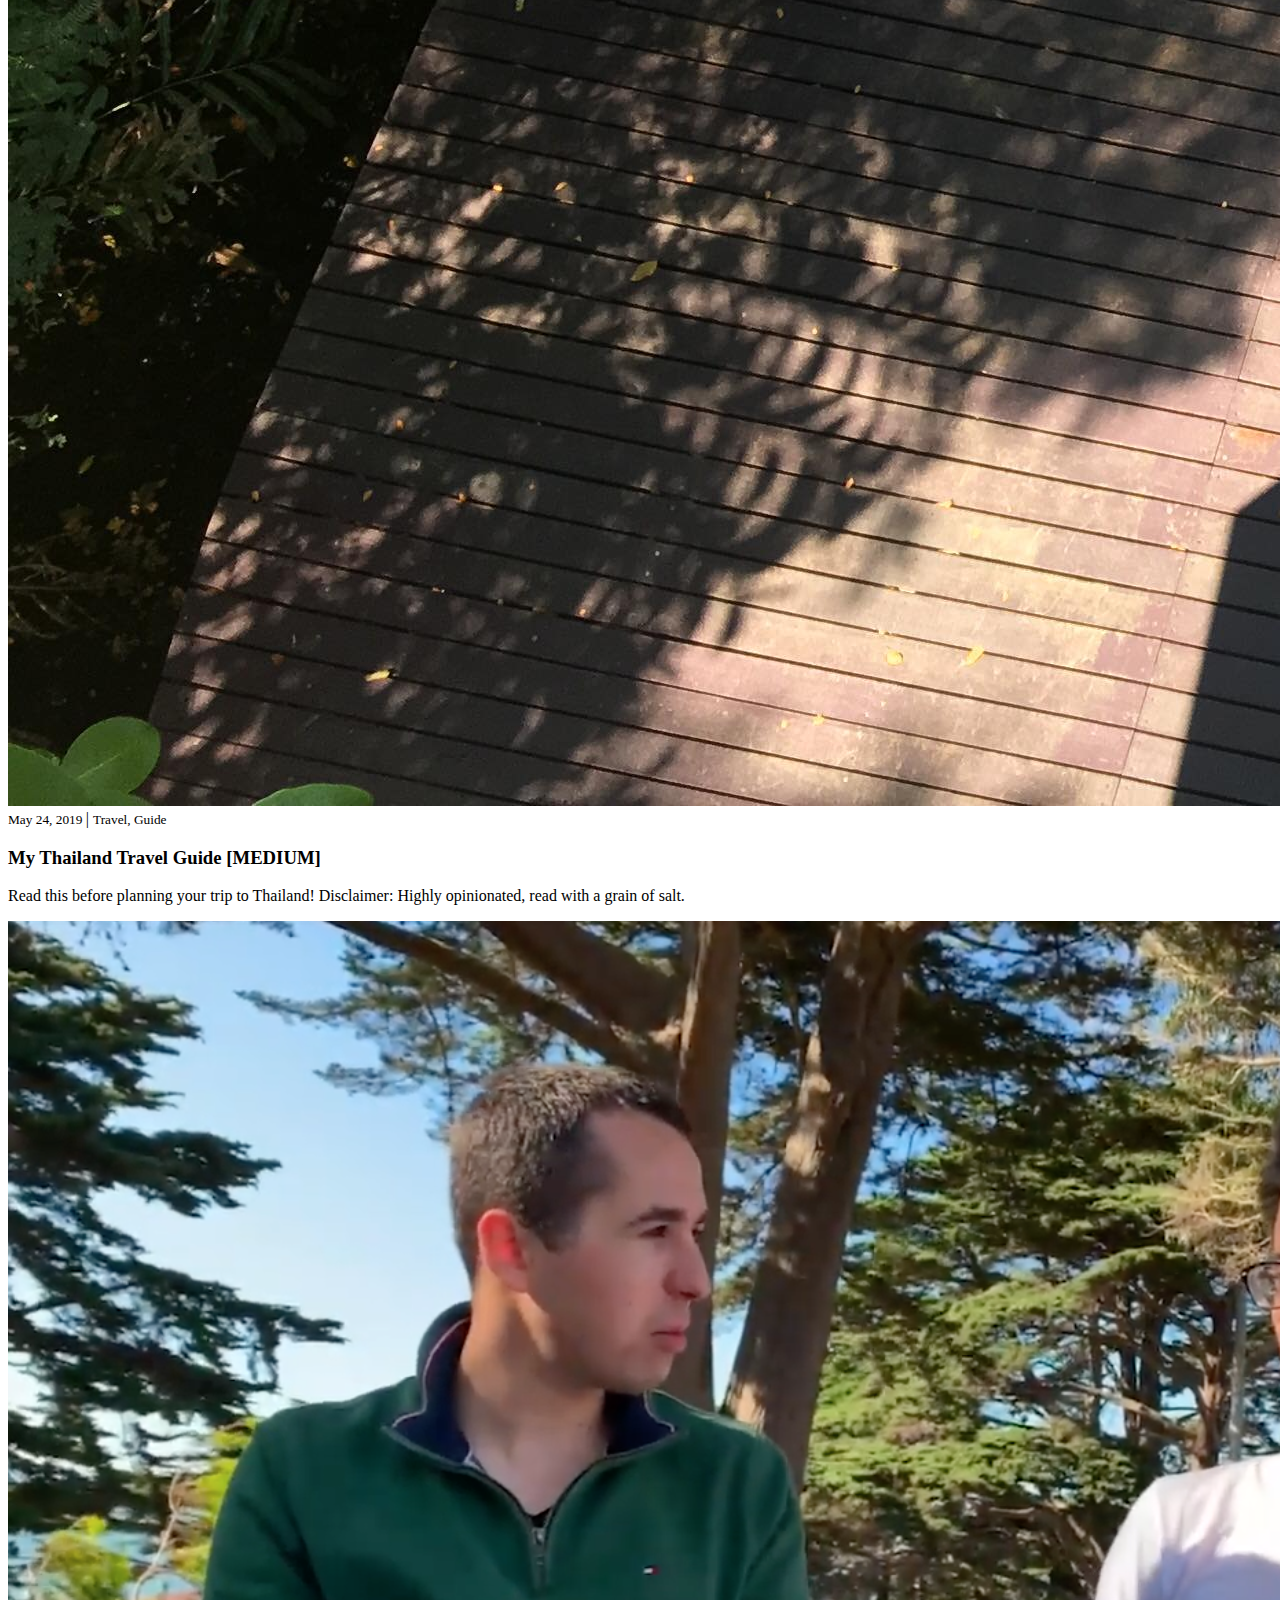
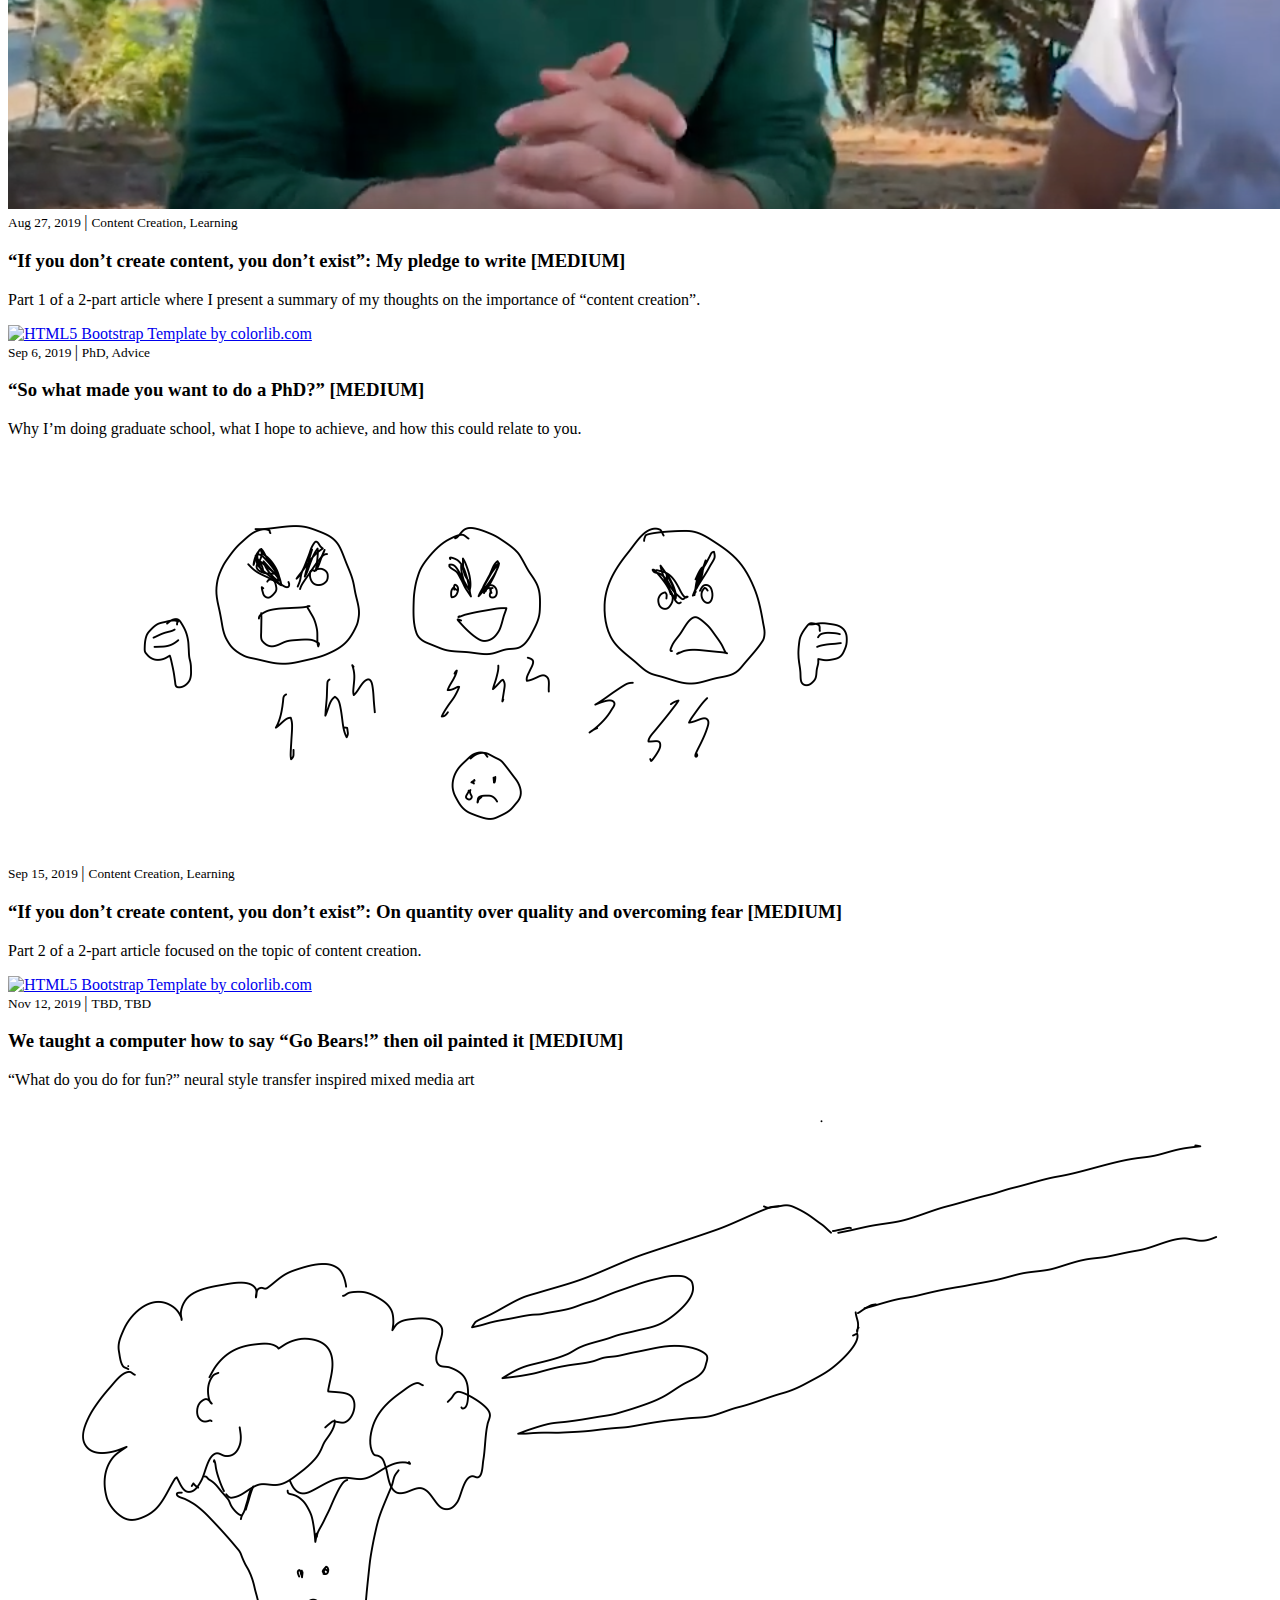
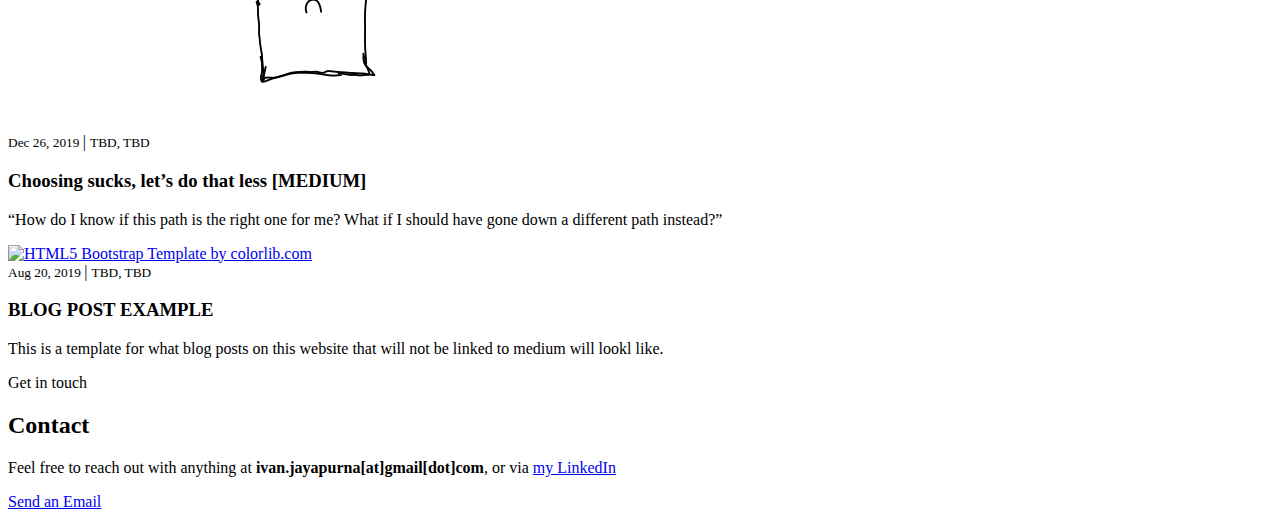
==== commit 9e5a1ead: "added 2 new articles" ====
--- a/index.html
+++ b/index.html
@@ -278,21 +278,21 @@
 					<div class="row">
 						<div class="col-md-4 col-sm-6 animate-box" data-animate-effect="fadeInLeft">
 							<div class="blog-entry">
-								<a href="bp_example.html" class="blog-img"><img src="images/bear_portrait_result.png" class="img-responsive" alt="HTML5 Bootstrap Template by colorlib.com"></a>
-								<div class="desc">
-									<span><small>Aug 20, 2019 </small> | <small> TBD, TBD </small></span>
-									<h3>BLOG POST EXAMPLE</h3>
-									<p>This is a template for what blog posts on this website that will not be linked to medium will lookl like.</p>
+								<a href="https://medium.com/@ivan.jayapurna/we-taught-a-computer-how-to-say-go-bears-then-oil-painted-it-e25d5f17cdf1" class="blog-img"><img src="images/bear_portrait_result.png" class="img-responsive" alt="HTML5 Bootstrap Template by colorlib.com"></a>
+								<div class="desc">
+									<span><small>Nov 12, 2019 </small> | <small> TBD, TBD </small></span>
+									<h3>We taught a computer how to say “Go Bears!” then oil painted it [MEDIUM]</h3>
+									<p>“What do you do for fun?” neural style transfer inspired mixed media art</p>
 								</div>
 							</div>
 						</div>	
 						<div class="col-md-4 col-sm-6 animate-box" data-animate-effect="fadeInLeft">
 							<div class="blog-entry">
-								<a href="bp_example.html" class="blog-img"><img src="images/bear_portrait_result.png" class="img-responsive" alt="HTML5 Bootstrap Template by colorlib.com"></a>
-								<div class="desc">
-									<span><small>Aug 20, 2019 </small> | <small> TBD, TBD </small></span>
-									<h3>BLOG POST EXAMPLE</h3>
-									<p>This is a template for what blog posts on this website that will not be linked to medium will lookl like.</p>
+								<a href="https://medium.com/@ivan.jayapurna/choosing-sucks-lets-do-that-less-2b6c5e3dfc70" class="blog-img"><img src="images/broc.png" class="img-responsive" alt="HTML5 Bootstrap Template by colorlib.com"></a>
+								<div class="desc">
+									<span><small>Dec 26, 2019 </small> | <small> TBD, TBD </small></span>
+									<h3>Choosing sucks, let’s do that less [MEDIUM]</h3>
+									<p>“How do I know if this path is the right one for me? What if I should have gone down a different path instead?”</p>
 								</div>
 							</div>
 						</div>						
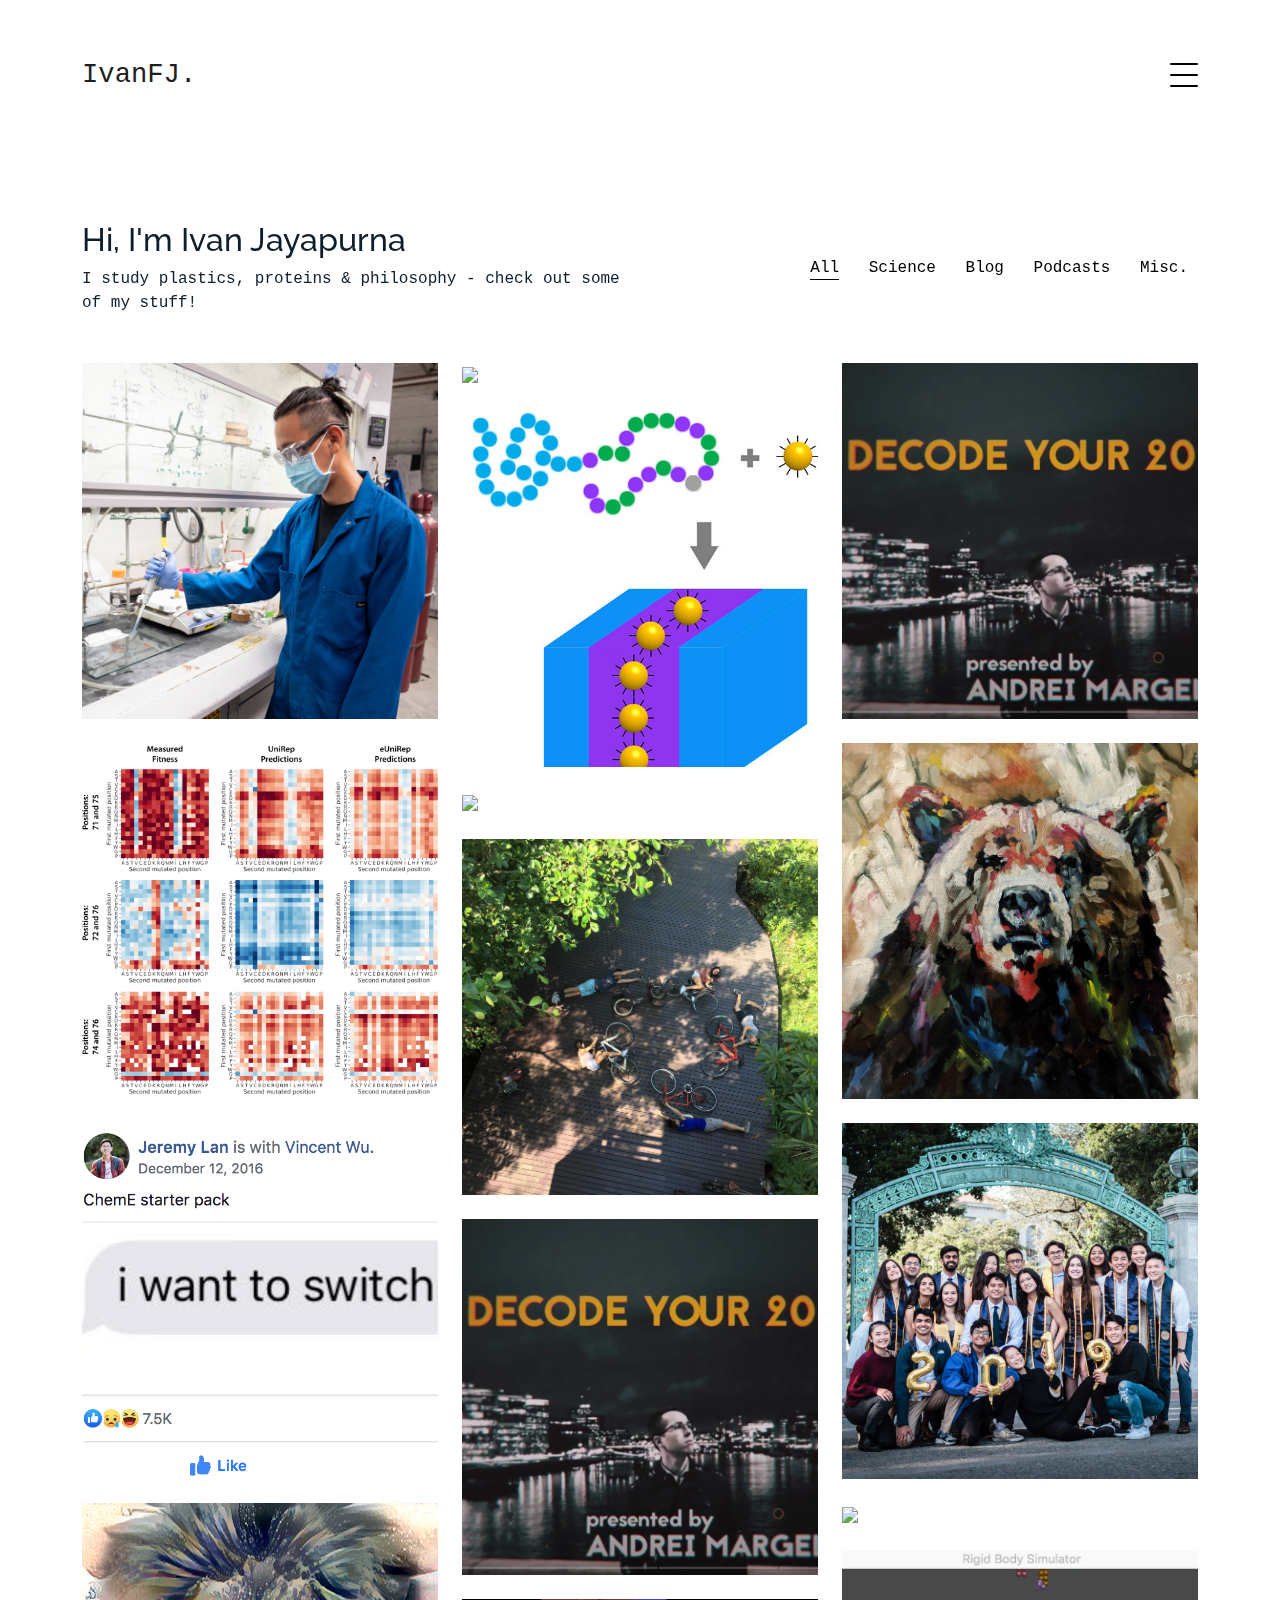
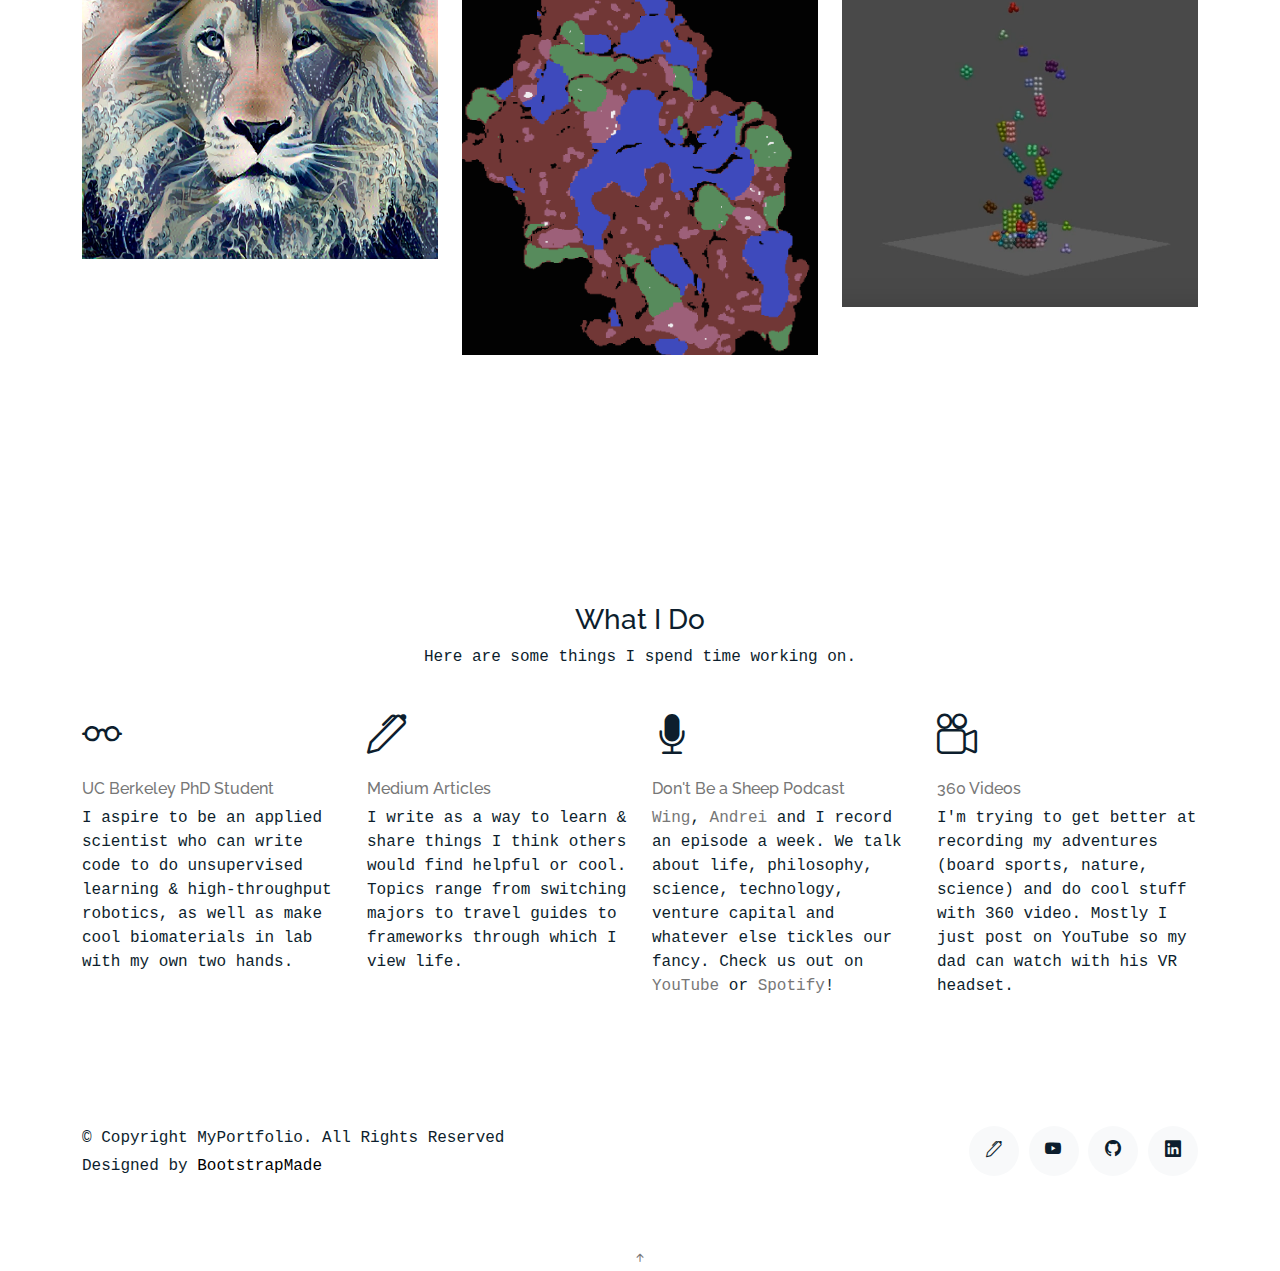
==== commit f4d48307: "website overhaul" ====
--- a/index.html
+++ b/index.html
@@ -1,362 +1,324 @@
-<!DOCTYPE HTML>
-<html>
-	<head>
-	<meta charset="utf-8">
-	<meta http-equiv="X-UA-Compatible" content="IE=edge">
-	<title>Ivan Jayapurna</title>
-	<meta name="viewport" content="width=device-width, initial-scale=1">
-	<meta name="description" content="" />
-	<meta name="keywords" content="" />
-	<meta name="author" content="" />
-
-  <!-- Facebook and Twitter integration -->
-	<meta property="og:title" content=""/>
-	<meta property="og:image" content=""/>
-	<meta property="og:url" content=""/>
-	<meta property="og:site_name" content=""/>
-	<meta property="og:description" content=""/>
-	<meta name="twitter:title" content="" />
-	<meta name="twitter:image" content="" />
-	<meta name="twitter:url" content="" />
-	<meta name="twitter:card" content="" />
-
-	<!-- Place favicon.ico and apple-touch-icon.png in the root directory -->
-	<link rel="shortcut icon" href="favicon.ico">
-
-	<link href="https://fonts.googleapis.com/css?family=Quicksand:300,400,500,700" rel="stylesheet">
-	<link href="https://fonts.googleapis.com/css?family=Playfair+Display:400,400i,700" rel="stylesheet">
-	
-	<!-- Animate.css -->
-	<link rel="stylesheet" href="css/animate.css">
-	<!-- Icomoon Icon Fonts-->
-	<link rel="stylesheet" href="css/icomoon.css">
-	<!-- Bootstrap  -->
-	<link rel="stylesheet" href="css/bootstrap.css">
-	<!-- Flexslider  -->
-	<link rel="stylesheet" href="css/flexslider.css">
-	<!-- Flaticons  -->
-	<link rel="stylesheet" href="fonts/flaticon/font/flaticon.css">
-	<!-- Owl Carousel -->
-	<link rel="stylesheet" href="css/owl.carousel.min.css">
-	<link rel="stylesheet" href="css/owl.theme.default.min.css">
-	<!-- Theme style  -->
-	<link rel="stylesheet" href="css/style.css">
-
-	<!-- Modernizr JS -->
-	<script src="js/modernizr-2.6.2.min.js"></script>
-	<!-- FOR IE9 below -->
-	<!--[if lt IE 9]>
-	<script src="js/respond.min.js"></script>
-	<![endif]-->
-
-	</head>
-	<body>
-	<div id="colorlib-page">
-		<div class="container-wrap">
-		<a href="#" class="js-colorlib-nav-toggle colorlib-nav-toggle" data-toggle="collapse" data-target="#navbar" aria-expanded="false" aria-controls="navbar"><i></i></a>
-		<aside id="colorlib-aside" role="complementary" class="border js-fullheight">
-			<div class="text-center">
-				<div class="author-img" style="background-image: url(images/headshot.png);"></div>
-				<h1 id="colorlib-logo"><a href="index.html">Ivan Jayapurna</a></h1>
-				<span class="position">Student, Researcher, <br> Entrepreneur</span>
-			</div>
-			<nav id="colorlib-main-menu" role="navigation" class="navbar">
-				<div id="navbar" class="collapse">
-					<ul>
-						<li class="active"><a href="#" data-nav-section="home">Home</a></li>
-						<li><a href="#" data-nav-section="about">About</a></li>
-						<li><a href="#" data-nav-section="projects">Projects</a></li>
-						<li><a href="#" data-nav-section="blog">Blog</a></li>
-						<li><a href="#" data-nav-section="contact">Contact</a></li>
-					</ul>
-				</div>
-			</nav>
-
-			<div class="colorlib-footer">
-				<p><small>&copy; <!-- Link back to Colorlib can't be removed. Template is licensed under CC BY 3.0. -->
-Copyright &copy;<script>document.write(new Date().getFullYear());</script> All rights reserved | This template is made with <i class="icon-heart" aria-hidden="true"></i> by <a href="https://colorlib.com" target="_blank">Colorlib</a>
-<!-- Link back to Colorlib can't be removed. Template is licensed under CC BY 3.0. --> </span></small></p>
-			</div>
-
-		</aside>
-
-		<div id="colorlib-main">
-			<section id="colorlib-hero" class="js-fullheight" data-section="home">
-				<div class="flexslider js-fullheight">
-					<ul class="slides">
-				   	<li>
-				   		<div class="overlay"></div>
-				   		<div class="container-fluid">
-				   			<div class="row">
-					   			<div class="col-md-6 col-md-offset-3 col-md-pull-3 col-sm-12 col-xs-12 js-fullheight slider-text">
-					   				<div class="slider-text-inner js-fullheight">
-					   					<div class="desc">
-						   					<h1>Hi, <br>I'm Ivan</h1>
-						   					<h2>Nice to meet you.</h2>
-												<p><a href='ivan_jayapurna_cv.pdf' class="btn btn-primary btn-learn">Download CV <i class="icon-download4"></i></a></p>
-											</div>
-					   				</div>
-					   			</div>
-					   		</div>
-				   		</div>
-				   	</li>
-				  	</ul>
-			  	</div>
-			</section>
-
-			<section class="colorlib-about" data-section="about">
-				<div class="colorlib-narrow-content">
-					<div class="row">
-						<div class="col-md-12">
-							<div class="row row-bottom-padded-sm animate-box" data-animate-effect="fadeInLeft">
-								<div class="col-md-12">
-									<div class="about-desc">
-										<span class="heading-meta">About</span>
-										<h2 class="colorlib-heading">Who Am I?</h2>
-										<p>I was born in Jakarta, Indonesia, spent time living in Shanghai, China and Bangkok, Thailand before moving to the Bay Area, California, USA, where I now live. I am currently a graduate student studying Computational Biomaterials Science & Engineering at the University of California, Berkeley - specifically researching polymeric materials. I love science, building cool stuff with code, and have experience working on various computational projects in materials science, biochemistry, robotics and art. I hope to one day build something that will save the world.</p>
-										<p>In my spare time I am an avid football (soccer) player and fan, I can talk English Premier League and Chelsea Football Club all day. I'm also an aspiring writer so please check out my blog posts below!</p>
-										<p>Going forwards I hope to do many creative things and go on many adventures, so no matter who you are reading this, if you have any adventure recommendations or want to work on a project together feel free to reach out!</p>
-									</div>
-								</div>
-							</div>
-
-						</div>
-					</div>
-				</div>
-			</section>
-
-			<section class="colorlib-work" data-section="projects">
-				<div class="colorlib-narrow-content">
-					<div class="row">
-						<div class="col-md-6 col-md-offset-3 col-md-pull-3 animate-box" data-animate-effect="fadeInLeft">
-							<span class="heading-meta">My Projects</span>
-							<h2 class="colorlib-heading animate-box">Featured Works</h2>
-						</div>
-					</div>
-					<div class="row">
-						<div class="col-md-6 animate-box" data-animate-effect="fadeInLeft">
-							<div class="project" style="background-image: url(images/lion_wave_result.png);">
-								<div class="desc">
-									<div class="con">
-										<h3><a href="https://ivanjayapurna.github.io/style_transfer/">Artistic Style Transfer for Images and Videos</a></h3>
-										<span>Art, Deep Learning, TensorFlow, Python</span>
-									</div>
-								</div>
-							</div>
-						</div>
-						<div class="col-md-6 animate-box" data-animate-effect="fadeInRight">
-							<div class="project" style="background-image: url(images/emir_result.jpg);">
-								<div class="desc">
-									<div class="con">
-										<h3><a href="https://ivanjayapurna.github.io/face_morphing/">Computational Photography Projects</a></h3>
-										<span>Art, OpenCV, Python</span>
-									</div>
-								</div>
-							</div>
-						</div>
-						<div class="col-md-6 animate-box" data-animate-effect="fadeInTop">
-							<div class="project" style="background-image: url(images/meta_map.png);">
-								<div class="desc">
-									<div class="con">
-										<h3>Retrosynthetic Map</h3>
-										<span>Biochemistry, Machine Learning, Data Mining, GraphDBs</span>
-									</div>
-								</div>
-							</div>
-						</div>
-						<div class="col-md-6 animate-box" data-animate-effect="fadeInBottom">
-							<div class="project" style="background-image: url(images/hrp.png);">
-								<div class="desc">
-									<div class="con">
-										<h3><a href="https://intense-oasis-51004.herokuapp.com">Polymer Research Toolkit</a></h3>
-										<span>Soft Materials, Flask, Python, JS</span>
-									</div>
-								</div>
-							</div>
-						</div>
-						<div class="col-md-6 animate-box" data-animate-effect="fadeInRight">
-							<div class="project" style="background-image: url(images/rbs.png);">
-								<div class="desc">
-									<div class="con">
-										<h3><a href="http://www.jaymok.me/CS184-final-project/final.html">Rigid Body Interaction Simulator</a></h3>
-										<span>Physics, Simulator, Graphics, C++, OpenGL</span>
-									</div>
-								</div>
-							</div>
-						</div>
-						<div class="col-md-6 animate-box" data-animate-effect="fadeInLeft">
-							<div class="project" style="background-image: url(images/nlp.jpg);">
-								<div class="desc">
-									<div class="con">
-										<h3>Chemical Description Classifier</h3>
-										<span>Chemistry, NLP, Python</span>
-									</div>
-								</div>
-							</div>
-						</div>
-					</div>						
-					<div class="row">
-						<div class="col-md-12 animate-box">
-							<p><a href="https://github.com/ivanjayapurna" class="btn btn-primary btn-lg btn-load-more">More projects on my GitHub</a></p>
-						</div>
-					</div>
-				</div>
-			</section>
-
-			<section class="colorlib-blog" data-section="blog">
-				<div class="colorlib-narrow-content">
-					<div class="row">
-						<div class="col-md-6 col-md-offset-3 col-md-pull-3 animate-box" data-animate-effect="fadeInLeft">
-							<span class="heading-meta">Blog</span>
-							<h2 class="colorlib-heading">My Articles</h2>
-						</div>
-					</div>
-					<div class="row">
-						<div class="col-md-4 col-sm-6 animate-box" data-animate-effect="fadeInLeft">
-							<div class="blog-entry">
-								<a href="https://medium.com/@ivan.jayapurna/some-advice-on-switching-from-chemical-engineering-to-computer-science-uc-berkeley-5663ba20aa29?source=friends_link&sk=81689ac392e79f80abd5eaf381e079f7" class="blog-img"><img src="images/blog1.png" class="img-responsive" alt="HTML5 Bootstrap Template by colorlib.com"></a>
-								<div class="desc">
-									<span><small>Nov 30, 2018 </small> | <small> Education, Advice </small></span>
-									<h3>Advice on Switching from Chem E to CS [MEDIUM]</h3>
-									<p>The experiences of my friends and I on contemplating switching majors, synthesized into succinct advice. A must read for all young Berkeley Chemical Engineers.</p>
-								</div>
-							</div>
-						</div>
-						<div class="col-md-4 col-sm-6 animate-box" data-animate-effect="fadeInRight">
-							<div class="blog-entry">
-								<a href="https://medium.com/sep-berkeley/senior-reflections-on-berkeley-792d903882ae" class="blog-img"><img src="images/sep.png" class="img-responsive" alt="HTML5 Bootstrap Template by colorlib.com"></a>
-								<div class="desc">
-									<span><small>May 8, 2019 </small> | <small> Reflection, Advice </small></span>
-									<h3>Senior Reflections on Berkeley [MEDIUM]</h3>
-									<p>Some friends and I recently graduated from UC Berkeley and compiled the following advice for younger students.</p>
-								</div>
-							</div>
-						</div>
-						<div class="col-md-4 col-sm-6 animate-box" data-animate-effect="fadeInRight">
-							<div class="blog-entry">
-								<a href="https://medium.com/@ivan.jayapurna/ivans-super-unofficial-travel-guide-for-thailand-4cb1de43e4af" class="blog-img"><img src="images/bikes.jpg" class="img-responsive" alt="HTML5 Bootstrap Template by colorlib.com"></a>
-								<div class="desc">
-									<span><small>May 24, 2019 </small> | <small> Travel, Guide </small></span>
-									<h3>My Thailand Travel Guide [MEDIUM]</h3>
-									<p>Read this before planning your trip to Thailand! Disclaimer: Highly opinionated, read with a grain of salt.</p>
-								</div>
-							</div>
-						</div>
-					</div>
-					<div class="row">
-						<div class="col-md-4 col-sm-6 animate-box" data-animate-effect="fadeInLeft">
-							<div class="blog-entry">
-								<a href="https://medium.com/@ivan.jayapurna/if-you-dont-create-content-you-don-t-exist-part-1-my-pledge-to-write-dfd1968350c9" class="blog-img"><img src="images/andrei.png" class="img-responsive" alt="HTML5 Bootstrap Template by colorlib.com"></a>
-								<div class="desc">
-									<span><small>Aug 27, 2019 </small> | <small> Content Creation, Learning </small></span>
-									<h3>“If you don’t create content, you don’t exist”: My pledge to write [MEDIUM]</h3>
-									<p>Part 1 of a 2-part article where I present a summary of my thoughts on the importance of “content creation”.</p>
-								</div>
-							</div>
-						</div>						
-						<div class="col-md-4 col-sm-6 animate-box" data-animate-effect="fadeInLeft">
-							<div class="blog-entry">
-								<a href="https://medium.com/@ivan.jayapurna/so-what-made-you-want-to-do-a-phd-a-pre-graduate-school-mental-snapshot-9e5280c208ca" class="blog-img"><img src="images/SEP-66.jpg" class="img-responsive" alt="HTML5 Bootstrap Template by colorlib.com"></a>
-								<div class="desc">
-									<span><small>Sep 6, 2019 </small> | <small> PhD, Advice </small></span>
-									<h3>“So what made you want to do a PhD?” [MEDIUM]</h3>
-									<p>Why I’m doing graduate school, what I hope to achieve, and how this could relate to you.</p>
-								</div>
-							</div>
-						</div>	
-						<div class="col-md-4 col-sm-6 animate-box" data-animate-effect="fadeInLeft">
-							<div class="blog-entry">
-								<a href="https://medium.com/@ivan.jayapurna/if-you-dont-create-content-you-don-t-exist-on-quantity-over-quality-and-overcoming-fear-c361865c1353" class="blog-img"><img src="images/doodle1.png" class="img-responsive" alt="HTML5 Bootstrap Template by colorlib.com"></a>
-								<div class="desc">
-									<span><small>Sep 15, 2019 </small> | <small> Content Creation, Learning </small></span>
-									<h3>“If you don’t create content, you don’t exist”: On quantity over quality and overcoming fear [MEDIUM]</h3>
-									<p>Part 2 of a 2-part article focused on the topic of content creation.</p>
-								</div>
-							</div>
-						</div>						
-					</div>
-					<div class="row">
-						<div class="col-md-4 col-sm-6 animate-box" data-animate-effect="fadeInLeft">
-							<div class="blog-entry">
-								<a href="https://medium.com/@ivan.jayapurna/we-taught-a-computer-how-to-say-go-bears-then-oil-painted-it-e25d5f17cdf1" class="blog-img"><img src="images/bear_portrait_result.png" class="img-responsive" alt="HTML5 Bootstrap Template by colorlib.com"></a>
-								<div class="desc">
-									<span><small>Nov 12, 2019 </small> | <small> TBD, TBD </small></span>
-									<h3>We taught a computer how to say “Go Bears!” then oil painted it [MEDIUM]</h3>
-									<p>“What do you do for fun?” neural style transfer inspired mixed media art</p>
-								</div>
-							</div>
-						</div>	
-						<div class="col-md-4 col-sm-6 animate-box" data-animate-effect="fadeInLeft">
-							<div class="blog-entry">
-								<a href="https://medium.com/@ivan.jayapurna/choosing-sucks-lets-do-that-less-2b6c5e3dfc70" class="blog-img"><img src="images/broc.png" class="img-responsive" alt="HTML5 Bootstrap Template by colorlib.com"></a>
-								<div class="desc">
-									<span><small>Dec 26, 2019 </small> | <small> TBD, TBD </small></span>
-									<h3>Choosing sucks, let’s do that less [MEDIUM]</h3>
-									<p>“How do I know if this path is the right one for me? What if I should have gone down a different path instead?”</p>
-								</div>
-							</div>
-						</div>						
-						<div class="col-md-4 col-sm-6 animate-box" data-animate-effect="fadeInLeft">
-							<div class="blog-entry">
-								<a href="bp_example.html" class="blog-img"><img src="images/bear_portrait_result.png" class="img-responsive" alt="HTML5 Bootstrap Template by colorlib.com"></a>
-								<div class="desc">
-									<span><small>Aug 20, 2019 </small> | <small> TBD, TBD </small></span>
-									<h3>BLOG POST EXAMPLE</h3>
-									<p>This is a template for what blog posts on this website that will not be linked to medium will lookl like.</p>
-								</div>
-							</div>
-						</div>						
-					</div>
-				</div>
-
-			</section>
-
-			<section class="colorlib-contact" data-section="contact">
-				<div class="colorlib-narrow-content">
-					<div class="row">
-						<div class="col-md-12">
-							<div class="row row-bottom-padded-sm animate-box" data-animate-effect="fadeInLeft">
-								<span class="heading-meta">Get in touch</span>
-								<h2 class="colorlib-heading">Contact</h2>
-								<div class="row">
-									<div class="col-md-12 animate-box" data-animate-effect="fadeInLeft">
-										<div class="hire">
-											<p>Feel free to reach out with anything at <strong>ivan.jayapurna[at]gmail[dot]com</strong>, or via <a href='https://www.linkedin.com/in/ijayapurna/'>my LinkedIn</a></p>
-											<a href="mailto:ivan.jayapurna@gmail.com" class="btn-hire">Send an Email</a>
-										</div>
-									</div>
-								</div>
-								<p>
-							</div>
-						</div>
-					</div>
-				</div>
-			</section>
-
-
-	</div><!-- end:colorlib-main -->
-	</div><!-- end:container-wrap -->
-	</div><!-- end:colorlib-page -->
-
-	<!-- jQuery -->
-	<script src="js/jquery.min.js"></script>
-	<!-- jQuery Easing -->
-	<script src="js/jquery.easing.1.3.js"></script>
-	<!-- Bootstrap -->
-	<script src="js/bootstrap.min.js"></script>
-	<!-- Waypoints -->
-	<script src="js/jquery.waypoints.min.js"></script>
-	<!-- Flexslider -->
-	<script src="js/jquery.flexslider-min.js"></script>
-	<!-- Owl carousel -->
-	<script src="js/owl.carousel.min.js"></script>
-	<!-- Counters -->
-	<script src="js/jquery.countTo.js"></script>
-	
-	
-	<!-- MAIN JS -->
-	<script src="js/main.js"></script>
-
-	</body>
-</html>
-
+<!DOCTYPE html>
+<html lang="en">
+
+<head>
+  <meta charset="utf-8">
+  <meta content="width=device-width, initial-scale=1.0" name="viewport">
+
+  <title>IvanFJ</title>
+  <meta content="" name="description">
+  <meta content="" name="keywords">
+
+  <!-- Favicons -->
+  <link href="assets/img/ivan_square.jpg" rel="icon">
+  <link href="assets/img/ivan_square.jpg" rel="apple-touch-icon">
+
+  <!-- Google Fonts -->
+  <link href="https://fonts.googleapis.com/css?family=https://fonts.googleapis.com/css?family=Inconsolata:400,500,600,700|Raleway:400,400i,500,500i,600,600i,700,700i" rel="stylesheet">
+
+  <!-- Vendor CSS Files -->
+  <link href="assets/vendor/aos/aos.css" rel="stylesheet">
+  <link href="assets/vendor/bootstrap/css/bootstrap.min.css" rel="stylesheet">
+  <link href="assets/vendor/bootstrap-icons/bootstrap-icons.css" rel="stylesheet">
+  <link href="assets/vendor/swiper/swiper-bundle.min.css" rel="stylesheet">
+
+  <!-- Template Main CSS File -->
+  <link href="assets/css/style.css" rel="stylesheet">
+
+  <!-- =======================================================
+  * Template Name: MyPortfolio - v4.1.0
+  * Template URL: https://bootstrapmade.com/myportfolio-bootstrap-portfolio-website-template/
+  * Author: BootstrapMade.com
+  * License: https://bootstrapmade.com/license/
+  ======================================================== -->
+</head>
+
+<body>
+
+  <!-- ======= Navbar ======= -->
+  <div class="collapse navbar-collapse custom-navmenu" id="main-navbar">
+    <div class="container py-2 py-md-5">
+      <div class="row align-items-start">
+        <div class="col-md-2">
+          <ul class="custom-menu">
+            <li class="active"><a href="index.html">Home</a></li>
+            <li><a href="about.html">About Me</a></li>
+            <li><a href="inspirations.html">What I Read</a></li>
+          </ul>
+        </div>
+        <div class="col-md-6 d-none d-md-block  mr-auto">
+        </div>
+        <div class="col-md-4 d-none d-md-block">
+          <h3>Contact Me</h3>
+          <p>Feel free to reach out if you want to chat or work on something cool together. <br> <a href="#">ivan.jayapurna[at]gmail[dot]com</a></p>
+        </div>
+      </div>
+
+    </div>
+  </div>
+
+  <nav class="navbar navbar-light custom-navbar">
+    <div class="container">
+      <a class="navbar-brand" href="index.html">IvanFJ.</a>
+      <a href="#" class="burger" data-bs-toggle="collapse" data-bs-target="#main-navbar">
+        <span></span>
+      </a>
+    </div>
+  </nav>
+
+  <main id="main">
+
+    <!-- ======= Works Section ======= -->
+    <section class="section site-portfolio">
+      <div class="container">
+        <div class="row mb-5 align-items-center">
+          <div class="col-md-12 col-lg-6 mb-4 mb-lg-0" data-aos="fade-up">
+            <h2>Hi, I'm Ivan Jayapurna</h2>
+            <p class="mb-0">I study plastics, proteins &amp; philosophy - check out some of my stuff!</p>
+          </div>
+
+          <div class="col-md-12 col-lg-6 text-start text-lg-end" data-aos="fade-up" data-aos-delay="100">
+            <div id="filters" class="filters">
+              <a href="#" data-filter="*" class="active">All</a>
+              <a href="#" data-filter=".science">Science</a>
+              <a href="#" data-filter=".blog">Blog</a>
+              <a href="#" data-filter=".podcasts">Podcasts</a>
+              <a href="#" data-filter=".misc">Misc.</a>
+            </div>
+          </div>
+        </div>
+        <div id="portfolio-grid" class="row no-gutter" data-aos="fade-up" data-aos-delay="200">
+
+          <div class="item science col-sm-6 col-md-4 col-lg-4 mb-4">
+            <a href="https://www.abc.net.au/news/science/2021-04-22/biodegradable-plastic-compost-enzymes-environment-soil-green/100082958?fbclid=IwAR2iuuKdsSiZQekga5KW_ehkXyeRUrndPaR5S4Wtj3y_pHI0X5jWA5uDRvc" class="item-wrap fancybox">
+              <div class="work-info">
+                <h3>Near-complete depolymerization of polyesters with nano-dispersed enzymes</h3>
+                <span>News Article</span>
+              </div>
+              <img class="img-fluid" src="assets/img/me_in_lab_square.jpg">
+            </a>
+          </div>
+
+          <div class="item science col-sm-6 col-md-4 col-lg-4 mb-4">
+            <a href="https://www.nature.com/articles/s41586-021-03408-3" class="item-wrap fancybox">
+              <div class="work-info">
+                <h3>Near-complete depolymerization of polyesters with nano-dispersed enzymes</h3>
+                <span>Academic Journal</span>
+              </div>
+              <img class="img-fluid" src="assets/img/nature_paper_square.jpg">
+            </a>
+          </div>
+
+          <div class="item podcasts col-sm-6 col-md-4 col-lg-4 mb-4">
+            <a href="https://www.youtube.com/watch?v=H63oABQ0Zww" class="item-wrap fancybox">
+              <div class="work-info">
+                <h3>Doing a cross-domain PhD at UC Berkeley</h3>
+                <span>YouTube Vid</span>
+              </div>
+              <img class="img-fluid" src="assets/img/decode20s.png">
+            </a>
+          </div>
+
+          <div class="item science col-sm-6 col-md-4 col-lg-4 mb-4">
+            <a href="https://pubs.acs.org/doi/abs/10.1021/acs.macromol.0c02441" class="item-wrap fancybox">
+              <div class="work-info">
+                <h3>Nanocomposites Based on Coil-Comb Diblock Copolymers</h3>
+                <span>Academic Journal</span>
+              </div>
+              <img class="img-fluid" src="assets/img/dow_paper.jpeg">
+            </a>
+          </div>
+
+          <div class="item science col-sm-6 col-md-4 col-lg-4 mb-4">
+            <a href="https://www.authorea.com/users/320912/articles/472051-evaluating-eunirep-and-other-protein-feature-representations-for-in-silico-directed-evolution" class="item-wrap fancybox">
+              <div class="work-info">
+                <h3>Evaluating eUniRep and other protein feature representations for in silico directed evolution</h3>
+                <span>Preprint</span>
+              </div>
+              <img class="img-fluid" src="assets/img/eunirep.png">
+            </a>
+          </div>
+
+          <div class="item blog col-sm-6 col-md-4 col-lg-4 mb-4">
+            <a href="https://ivanfj.medium.com/we-taught-a-computer-how-to-say-go-bears-then-oil-painted-it-e25d5f17cdf1" class="item-wrap fancybox">
+              <div class="work-info">
+                <h3>We taught a computer how to say “Go Bears!” then oil painted it</h3>
+                <span>Medium Article & Mixed/New Media ML-inspired Art</span>
+              </div>
+              <img class="img-fluid" src="assets/img/bear.jpg">
+            </a>
+          </div>
+
+          <div class="item blog col-sm-6 col-md-4 col-lg-4 mb-4">
+            <a href="https://ivanfj.medium.com/so-what-made-you-want-to-do-a-phd-a-pre-graduate-school-mental-snapshot-9e5280c208ca" class="item-wrap fancybox">
+              <div class="work-info">
+                <h3>“So what made you want to do a PhD?”</h3>
+                <span>Medium Article</span>
+              </div>
+              <img class="img-fluid" src="assets/img/SEP-66.jpg">
+            </a>
+          </div>
+
+          <div class="item blog col-sm-6 col-md-4 col-lg-4 mb-4">
+            <a href="https://ivanfj.medium.com/ivans-super-unofficial-travel-guide-for-thailand-4cb1de43e4af" class="item-wrap fancybox">
+              <div class="work-info">
+                <h3>A (super unofficial) Travel Guide for Thailand</h3>
+                <span>Medium Article</span>
+              </div>
+              <img class="img-fluid" src="assets/img/bikes.jpg">
+            </a>
+          </div>
+
+          <div class="item blog col-sm-6 col-md-4 col-lg-4 mb-4">
+            <a href="https://ivanfj.medium.com/some-advice-on-switching-from-chemical-engineering-to-computer-science-uc-berkeley-5663ba20aa29" class="item-wrap fancybox">
+              <div class="work-info">
+                <h3>Advice on changing majors from Chemical Engineering to Computer Science @ UC Berkeley</h3>
+                <span>Medium Article</span>
+              </div>
+              <img class="img-fluid" src="assets/img/cheme_meme.png">
+            </a>
+          </div>
+
+          <div class="item blog col-sm-6 col-md-4 col-lg-4 mb-4">
+            <a href="https://medium.com/sep-berkeley/senior-reflections-on-berkeley-792d903882ae" class="item-wrap fancybox">
+              <div class="work-info">
+                <h3>Senior Reflections on Berkeley</h3>
+                <span>Medium Article</span>
+              </div>
+              <img class="img-fluid" src="assets/img/sep.png">
+            </a>
+          </div>
+
+          <div class="item podcasts col-sm-6 col-md-4 col-lg-4 mb-4">
+            <a href="https://www.youtube.com/watch?v=5BqVfGKGPes" class="item-wrap fancybox">
+              <div class="work-info">
+                <h3>If you don't create content you don't exist</h3>
+                <span>YouTube Vid</span>
+              </div>
+              <img class="img-fluid" src="assets/img/decode20s.png">
+            </a>
+          </div>
+
+          <div class="item misc col-sm-6 col-md-4 col-lg-4 mb-4">
+            <a href="https://ivanjayapurna.github.io/style_transfer/" class="item-wrap fancybox">
+              <div class="work-info">
+                <h3>Artistic Style Transfer for Images and Videos</h3>
+                <span>Computational Art</span>
+              </div>
+              <img class="img-fluid" src="assets/img/lion_wave_result.png">
+            </a>
+          </div>
+
+          <div class="item misc col-sm-6 col-md-4 col-lg-4 mb-4">
+            <a href="https://ivanjayapurna.github.io/face_morphing/" class="item-wrap fancybox">
+              <div class="work-info">
+                <h3>Face Morphing</h3>
+                <span>Computational Photography</span>
+              </div>
+              <img class="img-fluid" src="assets/img/ivan_nick.gif">
+            </a>
+          </div>
+
+          <div class="item misc col-sm-6 col-md-4 col-lg-4 mb-4">
+            <a href="http://www.jaymok.me/CS184-final-project/final.html" class="item-wrap fancybox">
+              <div class="work-info">
+                <h3>Rigid Body Simulator</h3>
+                <span>Computer Graphics</span>
+              </div>
+              <img class="img-fluid" src="assets/img/rbs.png">
+            </a>
+          </div>
+
+          <div class="item science col-sm-6 col-md-4 col-lg-4 mb-4">
+            <a href="https://intense-oasis-51004.herokuapp.com" class="item-wrap fancybox">
+              <div class="work-info">
+                <h3>Polymer Research Toolkit</h3>
+                <span>Scientific Software</span>
+              </div>
+              <img class="img-fluid" src="assets/img/hrp.png">
+            </a>
+          </div>
+
+        </div>
+      </div>
+    </section><!-- End  Works Section -->
+
+    <!-- ======= Services Section ======= -->
+    <section class="section services">
+      <div class="container">
+        <div class="row justify-content-center text-center mb-4">
+          <div class="col-5">
+            <h3 class="h3 heading">What I Do</h3>
+            <p>Here are some things I spend time working on.</p>
+          </div>
+        </div>
+        <div class="row">
+
+          <div class="col-12 col-sm-6 col-md-6 col-lg-3">
+            <i class="bi bi-eyeglasses"></i>
+            <h4 class="h4 mb-2"><a href="https://xugroup.berkeley.edu">UC Berkeley PhD Student</a></h4>
+            <p>I aspire to be an applied scientist who can write code to do unsupervised learning & high-throughput robotics, as well as make cool biomaterials in lab with my own two hands.</p>
+          </div>
+          <div class="col-12 col-sm-6 col-md-6 col-lg-3">
+            <i class="bi bi-pen"></i>
+            <h4 class="h4 mb-2"><a href="https://medium.com/@ivanfj">Medium Articles</a></h4>
+            <p>I write as a way to learn & share things I think others would find helpful or cool. Topics range from switching majors to travel guides to frameworks through which I view life.</p>
+          </div>
+          <div class="col-12 col-sm-6 col-md-6 col-lg-3">
+            <i class="bi bi-mic"></i>
+            <h4 class="h4 mb-2"><a href="https://www.youtube.com/channel/UCyDiRjmbQ0_wvc5WXqkPZpg">Don't Be a Sheep Podcast</a></h4>
+            <p><a href="https://www.wingvasiksiri.com">Wing</a>, <a href="https://www.andrei.ai">Andrei</a> and I record an episode a week. We talk about life, philosophy, science, technology, venture capital and whatever else tickles our fancy. Check us out on <a href="https://www.youtube.com/channel/UCyDiRjmbQ0_wvc5WXqkPZpg">YouTube</a> or <a href="https://anchor.fm/dontbeasheep">Spotify</a>!</p>
+          </div>
+          <div class="col-12 col-sm-6 col-md-6 col-lg-3">
+            <i class="bi bi-camera-reels"></i>
+            <h4 class="h4 mb-2"><a href="https://www.youtube.com/channel/UC8sjCDcNfPrS6qr-TZ37ADA">360 Videos</a></h4>
+            <p>I'm trying to get better at recording my adventures (board sports, nature, science) and do cool stuff with 360 video. Mostly I just post on YouTube so my dad can watch with his VR headset.</p>
+          </div>
+        </div>
+      </div>
+    </section><!-- End Services Section -->
+
+
+  </main><!-- End #main -->
+
+  <!-- ======= Footer ======= -->
+  <footer class="footer" role="contentinfo">
+    <div class="container">
+      <div class="row">
+        <div class="col-sm-6">
+          <p class="mb-1">&copy; Copyright MyPortfolio. All Rights Reserved</p>
+          <div class="credits">
+            <!--
+            All the links in the footer should remain intact.
+            You can delete the links only if you purchased the pro version.
+            Licensing information: https://bootstrapmade.com/license/
+            Purchase the pro version with working PHP/AJAX contact form: https://bootstrapmade.com/buy/?theme=MyPortfolio
+          -->
+            Designed by <a href="https://bootstrapmade.com/">BootstrapMade</a>
+          </div>
+        </div>
+        <div class="col-sm-6 social text-md-end">
+          <a href="https://medium.com/@ivanfj"><span class="bi bi-pen"></span></a>
+          <a href="https://www.youtube.com/channel/UCyDiRjmbQ0_wvc5WXqkPZpg"><span class="bi bi-youtube"></span></a>
+          <a href="https://github.com/ivanjayapurna/"><span class="bi bi-github"></span></a>
+          <a href="https://www.linkedin.com/in/ijayapurna/"><span class="bi bi-linkedin"></span></a>
+        </div>
+      </div>
+    </div>
+  </footer>
+
+  <a href="#" class="back-to-top d-flex align-items-center justify-content-center"><i class="bi bi-arrow-up-short"></i></a>
+
+  <!-- Vendor JS Files -->
+  <script src="assets/vendor/aos/aos.js"></script>
+  <script src="assets/vendor/bootstrap/js/bootstrap.bundle.min.js"></script>
+  <script src="assets/vendor/isotope-layout/isotope.pkgd.min.js"></script>
+  <script src="assets/vendor/php-email-form/validate.js"></script>
+  <script src="assets/vendor/swiper/swiper-bundle.min.js"></script>
+
+  <!-- Template Main JS File -->
+  <script src="assets/js/main.js"></script>
+
+</body>
+
+</html>--- a/assets/css/style.css
+++ b/assets/css/style.css
@@ -0,0 +1,495 @@
+/**
+* Template Name: MyPortfolio - v4.1.0
+* Template URL: https://bootstrapmade.com/myportfolio-bootstrap-portfolio-website-template/
+* Author: BootstrapMade.com
+* License: https://bootstrapmade.com/license/
+*/
+
+/*--------------------------------------------------------------
+# General
+--------------------------------------------------------------*/
+body {
+  font-family: "Inconsolata", monospace;
+  color: #0d1e2d;
+}
+
+a {
+  color: #777;
+  text-decoration: none;
+}
+
+a:hover {
+  color: #000;
+}
+
+h1, h2, h3, h4, h5, h6, .font-heading {
+  font-family: "Raleway", sans-serif;
+}
+
+.section {
+  padding: 7rem 0;
+}
+
+.filters a {
+  text-decoration: none;
+  color: #000;
+  display: inline-block;
+  padding-left: 10px;
+  padding-right: 10px;
+  position: relative;
+}
+
+.filters a:hover, .filters a:focus, .filters a:active {
+  text-decoration: none;
+}
+
+.filters a:hover:before {
+  content: "";
+  position: absolute;
+  left: 10px;
+  right: 10px;
+  bottom: 0;
+  height: 1px;
+  background-color: #000;
+}
+
+.filters a.active {
+  color: #000;
+}
+
+.filters a.active:before {
+  content: "";
+  position: absolute;
+  left: 10px;
+  right: 10px;
+  bottom: 0;
+  height: 1px;
+  background-color: #000;
+}
+
+.item {
+  border: none;
+  margin-bottom: 30px;
+}
+
+.item .item-wrap {
+  display: block;
+  position: relative;
+  overflow: hidden;
+}
+
+.item .item-wrap:after {
+  z-index: 2;
+  position: absolute;
+  content: "";
+  top: 0;
+  left: 0;
+  right: 0;
+  bottom: 0;
+  background: rgba(0, 0, 0, 0.4);
+  visibility: hidden;
+  opacity: 0;
+  transition: .3s all ease-in-out;
+}
+
+.item .item-wrap img {
+  transition: .3s transform ease;
+  transform: scale(1);
+}
+
+.item .item-wrap > .work-info {
+  position: absolute;
+  top: 50%;
+  width: 100%;
+  text-align: center;
+  z-index: 3;
+  transform: translateY(-50%);
+  color: #fff;
+  opacity: 0;
+  visibility: hidden;
+  margin-top: 20px;
+  transition: .3s all ease;
+}
+
+.item .item-wrap > .work-info h3 {
+  font-size: 20px;
+  margin-bottom: 0;
+}
+
+.item .item-wrap > .work-info span {
+  font-size: 14px;
+  text-transform: uppercase;
+  letter-spacing: .2rem;
+}
+
+.item .item-wrap:hover {
+  text-decoration: none;
+}
+
+.item .item-wrap:hover img {
+  transform: scale(1.05);
+}
+
+.item .item-wrap:hover:after {
+  opacity: 1;
+  visibility: visible;
+}
+
+.item .item-wrap:hover .work-info {
+  margin-top: 0px;
+  opacity: 1;
+  visibility: visible;
+}
+
+.testimonial-wrap {
+  padding: 50px 50px 80px 50px;
+  background: #eceff2;
+}
+
+.testimonial-wrap .testimonial {
+  text-align: center;
+  max-width: 500px;
+  margin: 0 auto;
+}
+
+.testimonial-wrap .testimonial img {
+  border-radius: 50%;
+  width: 120px;
+  margin: 0 auto 30px auto;
+}
+
+.testimonial-wrap .testimonial blockquote p {
+  font-size: 20px;
+}
+
+.h3 {
+  font-size: 20px;
+}
+
+.h4 {
+  font-size: 16px;
+}
+
+.heading {
+  font-size: 28px;
+}
+
+.readmore {
+  display: inline-block;
+  border: 1px solid #000;
+  padding: 10px 15px;
+  font-size: 12px;
+  text-transform: uppercase;
+  color: #000;
+  transition: .2s all ease;
+  font-weight: 700;
+}
+
+.readmore:active, .readmore:focus, .readmore:hover {
+  outline: none;
+}
+
+.readmore:hover {
+  color: #fff;
+  text-decoration: none;
+  background: #000;
+}
+
+.testimonials-slider .swiper-pagination {
+  margin-top: -60px;
+  position: relative;
+}
+
+.testimonials-slider .swiper-pagination .swiper-pagination-bullet {
+  width: 12px;
+  height: 12px;
+  background-color: rgba(13, 30, 45, 0.3);
+  opacity: 1;
+}
+
+.testimonials-slider .swiper-pagination .swiper-pagination-bullet-active {
+  background-color: rgba(13, 30, 45, 0.6);
+}
+
+.sticky-content {
+  position: sticky;
+  position: -webkit-sticky;
+  top: 0;
+  /* required */
+}
+
+.list-line li {
+  margin-bottom: 10px;
+  position: relative;
+  padding-left: 30px;
+}
+
+.list-line li:before {
+  content: "";
+  position: absolute;
+  left: 0;
+  top: .7rem;
+  width: 10px;
+  height: 2px;
+  background: #000;
+}
+
+.form-control {
+  border-radius: 0;
+  background: #f8f9fa;
+  border: 1px solid transparent;
+  padding-top: 10px !important;
+  padding-bottom: 10px !important;
+}
+
+.form-control:active, .form-control:focus {
+  background: #eff1f4;
+  outline: none;
+  box-shadow: none;
+  border: 1px solid transparent;
+}
+
+.custom-progress {
+  height: 7px;
+  border-radius: 0;
+}
+
+.custom-progress .progress-bar {
+  background: #000;
+}
+
+/* Services */
+.services i {
+  font-size: 40px;
+}
+
+.services h4 {
+  padding-top: 10px;
+}
+
+/* Contact Form */
+.php-email-form .error-message {
+  display: none;
+  color: #fff;
+  background: #ed3c0d;
+  text-align: left;
+  padding: 15px;
+  font-weight: 600;
+}
+
+.php-email-form .error-message br + br {
+  margin-top: 25px;
+}
+
+.php-email-form .sent-message {
+  display: none;
+  color: #fff;
+  background: #18d26e;
+  text-align: center;
+  padding: 15px;
+  font-weight: 600;
+}
+
+.php-email-form .loading {
+  display: none;
+  background: #fff;
+  text-align: center;
+  padding: 15px;
+}
+
+.php-email-form .loading:before {
+  content: "";
+  display: inline-block;
+  border-radius: 50%;
+  width: 24px;
+  height: 24px;
+  margin: 0 10px -6px 0;
+  border: 3px solid #18d26e;
+  border-top-color: #eee;
+  -webkit-animation: animate-loading 1s linear infinite;
+  animation: animate-loading 1s linear infinite;
+}
+
+@-webkit-keyframes animate-loading {
+  0% {
+    transform: rotate(0deg);
+  }
+  100% {
+    transform: rotate(360deg);
+  }
+}
+
+@keyframes animate-loading {
+  0% {
+    transform: rotate(0deg);
+  }
+  100% {
+    transform: rotate(360deg);
+  }
+}
+
+/*--------------------------------------------------------------
+# Header
+--------------------------------------------------------------*/
+/* Custom Navmenu */
+.custom-navmenu {
+  background: #0d1e2d;
+}
+
+.custom-navmenu .custom-menu, .custom-navmenu .custom-menu li {
+  padding: 0;
+  margin: 0;
+  list-style: none;
+}
+
+.custom-navmenu .custom-menu li {
+  margin-bottom: 0;
+  font-size: 20px;
+}
+
+.custom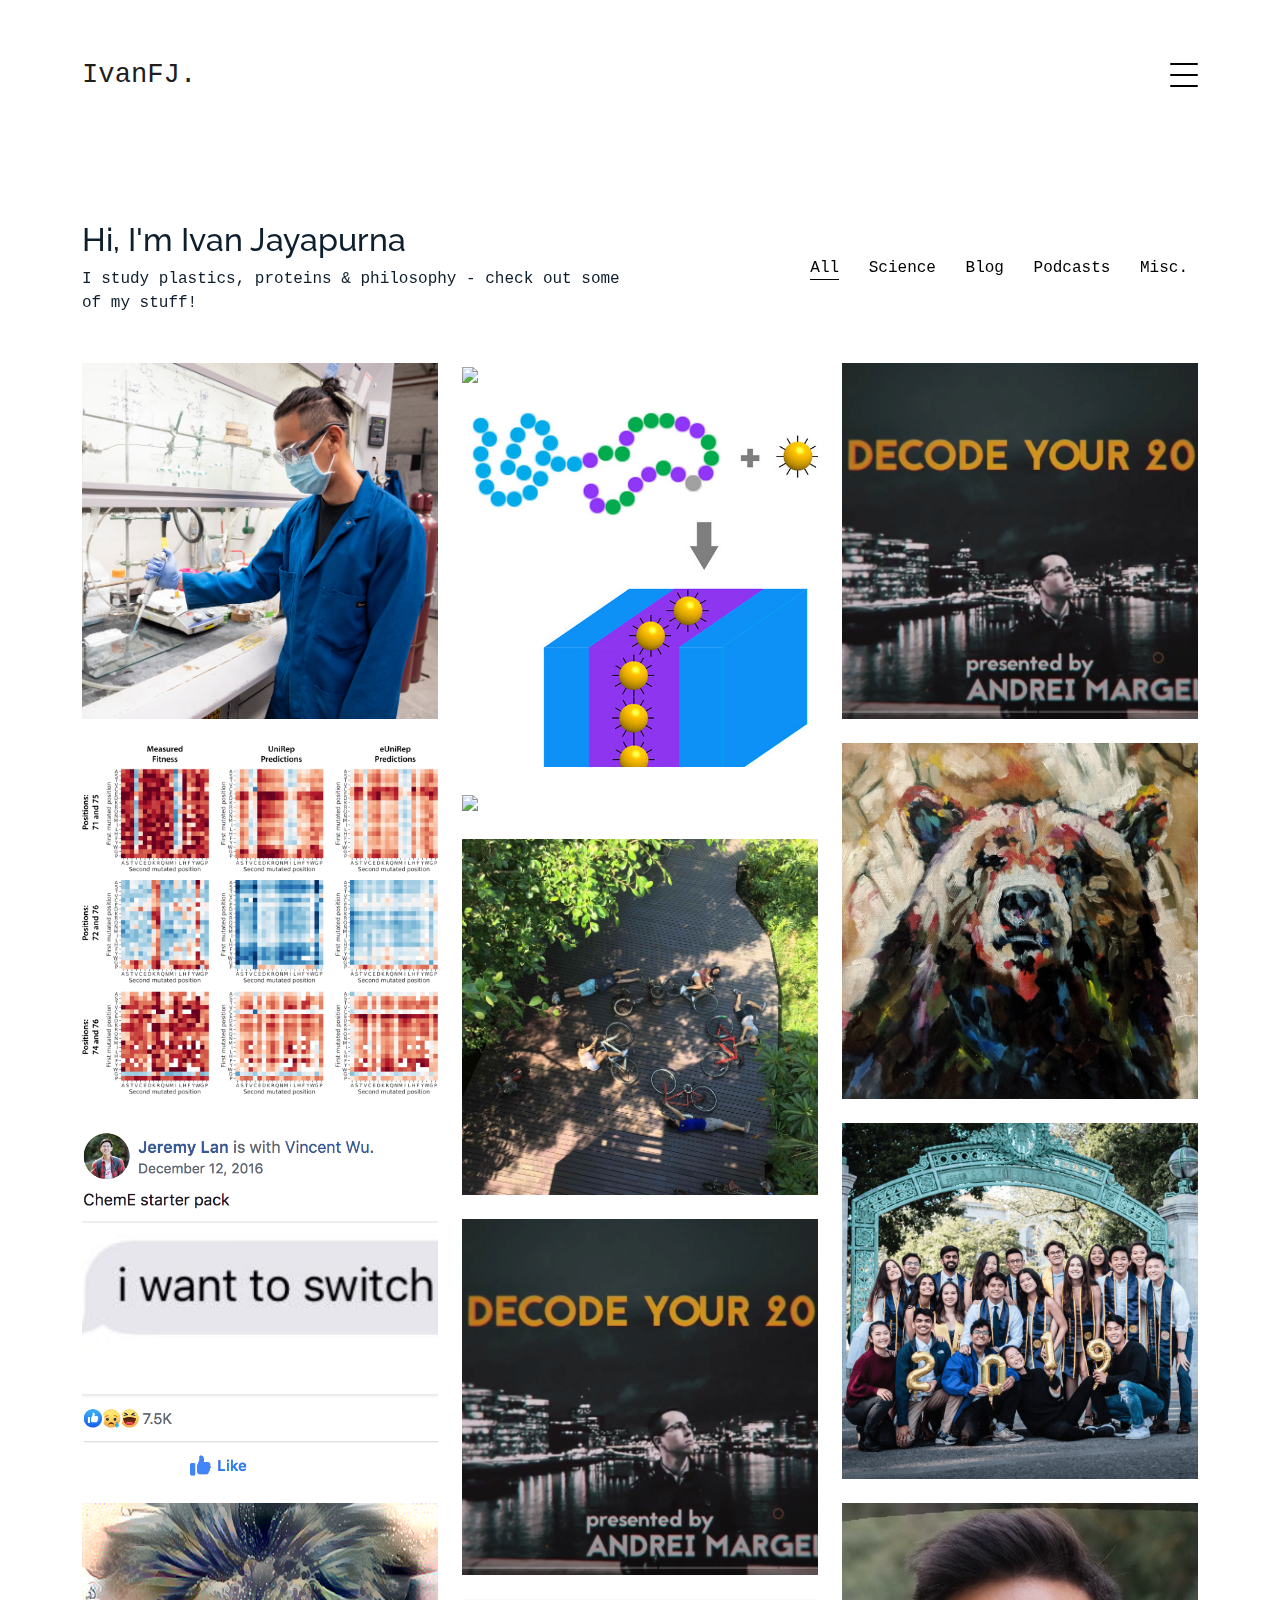
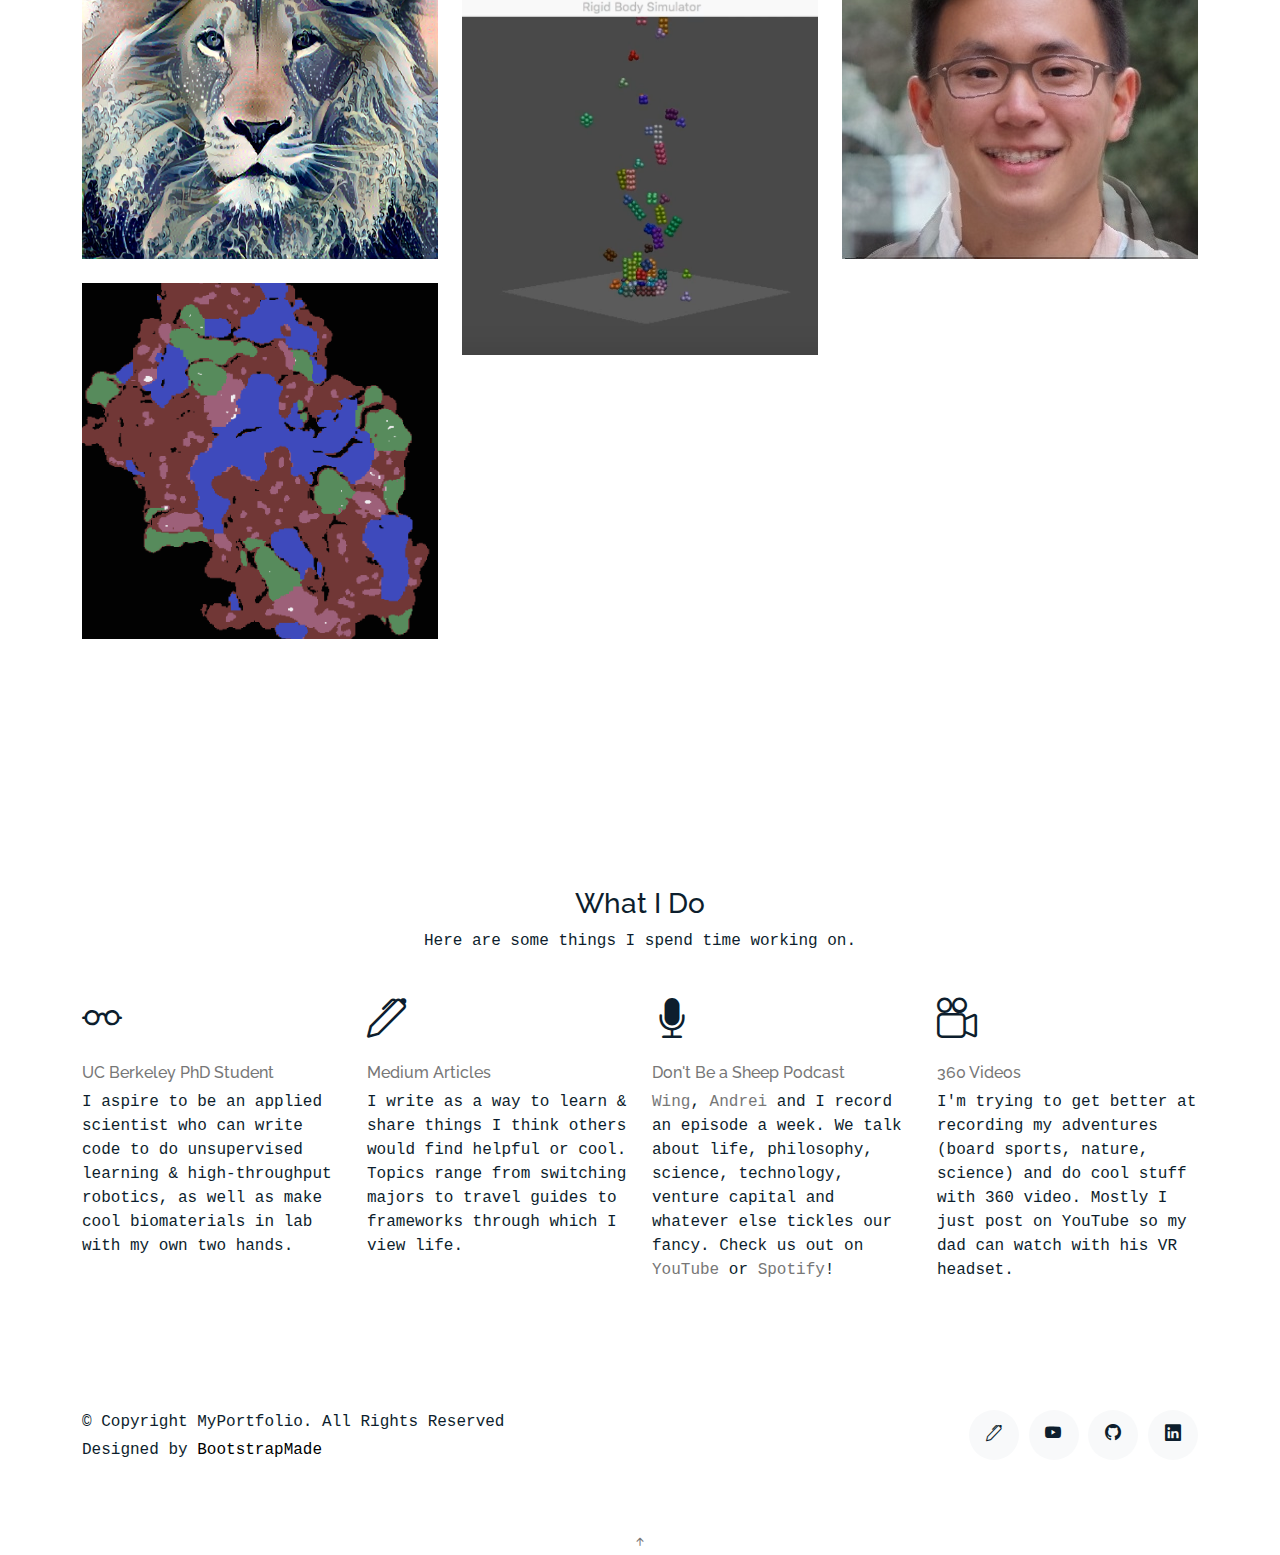
==== commit 997a33f7: "shrink image sizes" ====
--- a/index.html
+++ b/index.html
@@ -215,7 +215,7 @@
                 <h3>Face Morphing</h3>
                 <span>Computational Photography</span>
               </div>
-              <img class="img-fluid" src="assets/img/ivan_nick.gif">
+              <img class="img-fluid" src="assets/img/ivan_nick_midway.jpg">
             </a>
           </div>
 
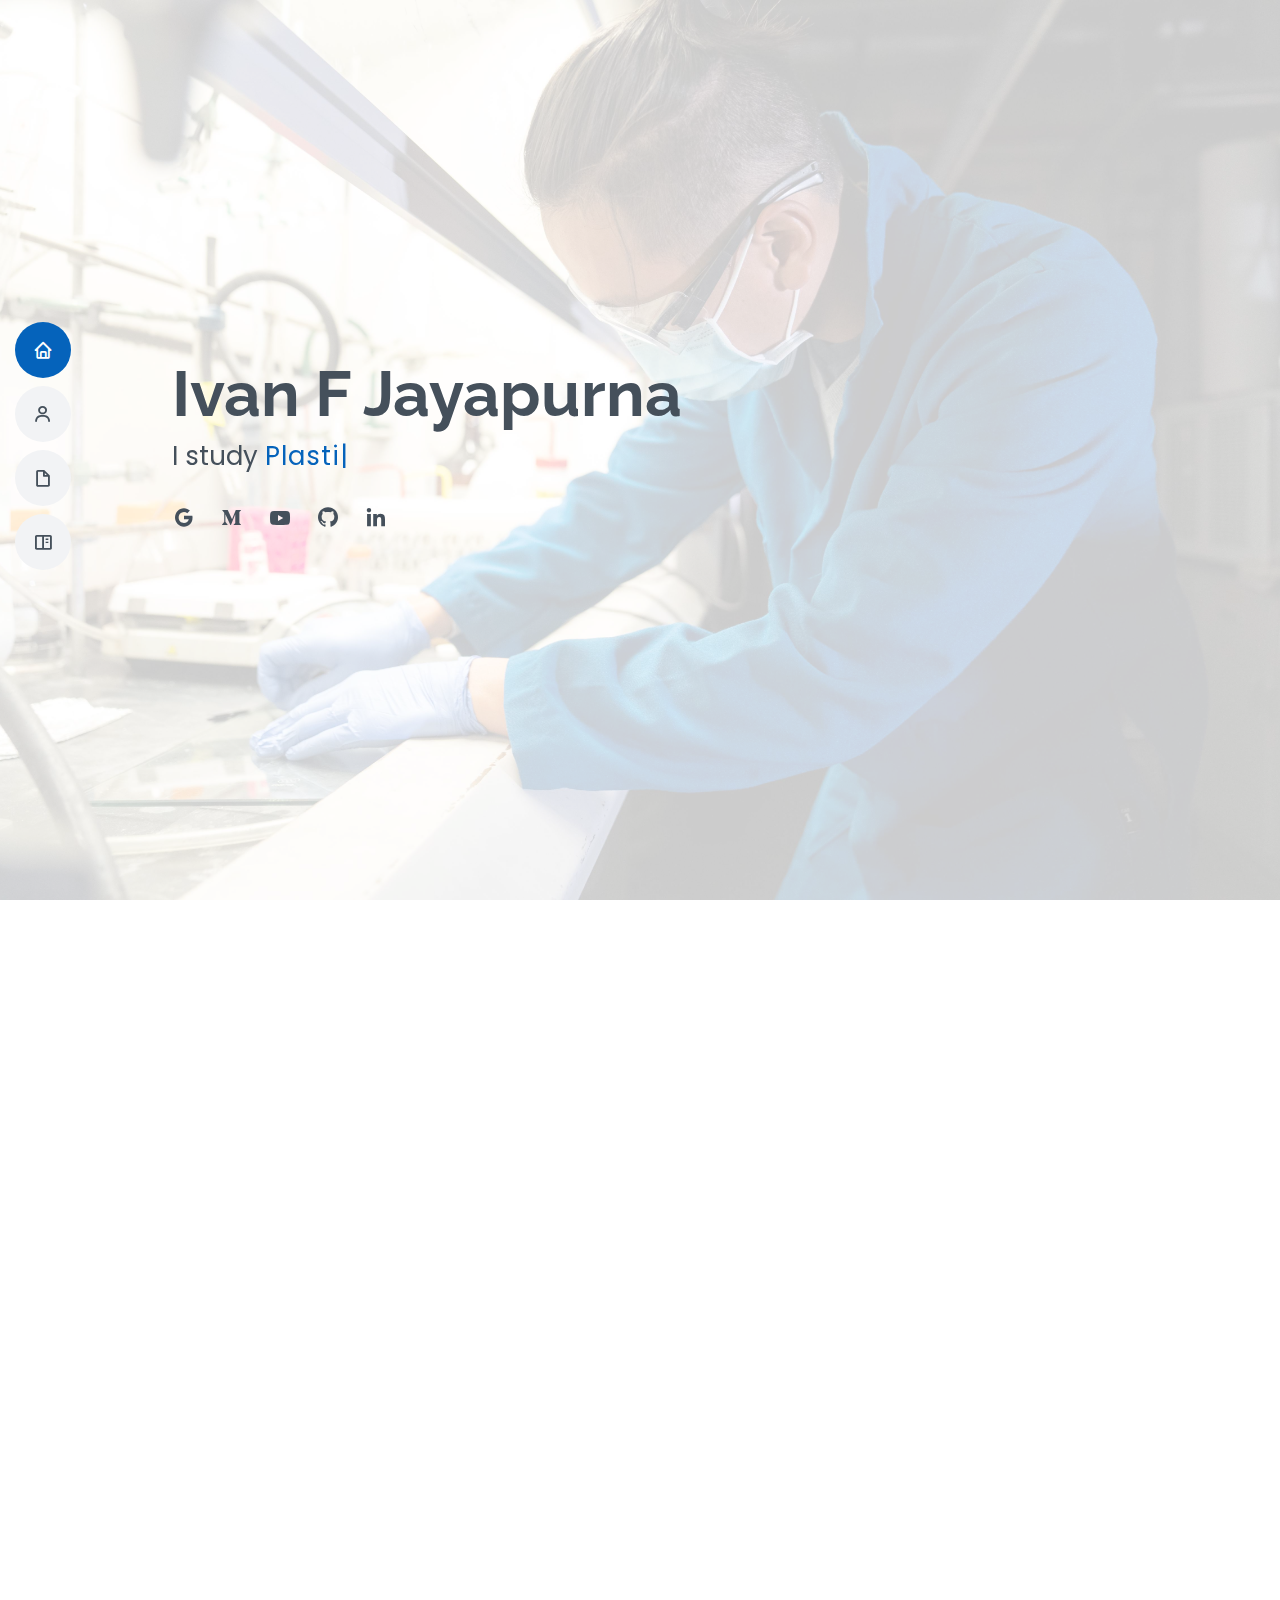
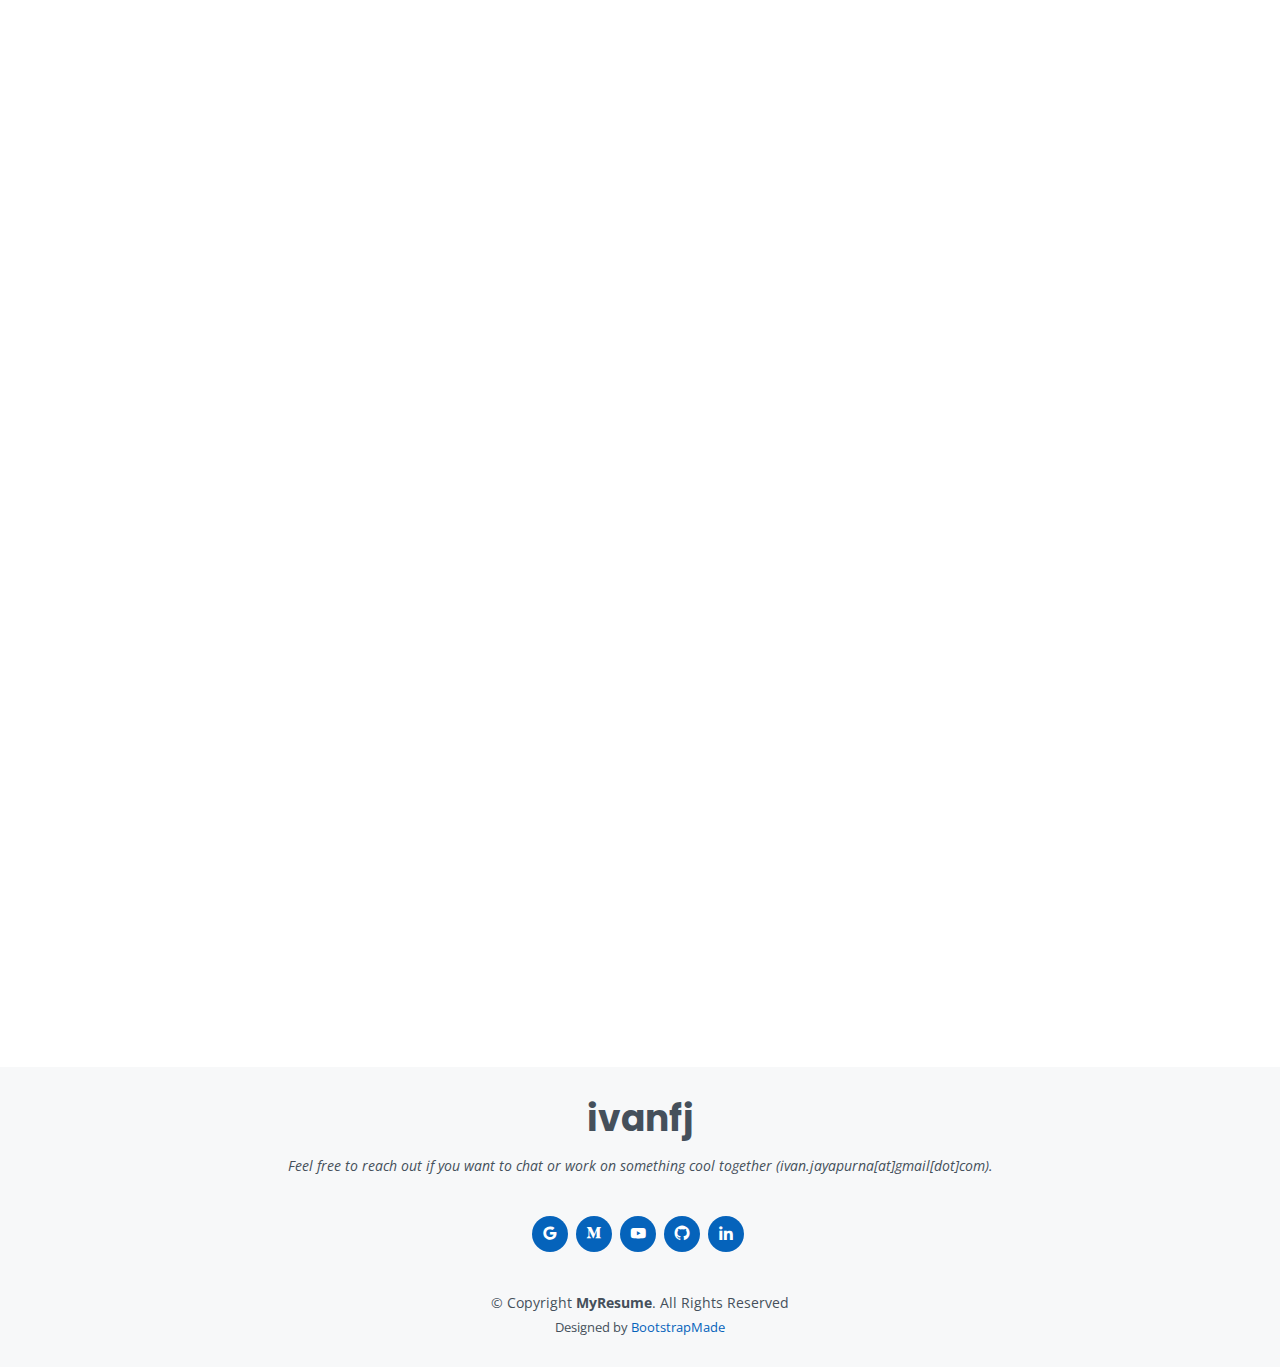
==== commit 950e8abc: "website total revamp to myresume template" ====
--- a/index.html
+++ b/index.html
@@ -14,20 +14,22 @@
   <link href="assets/img/ivan_square.jpg" rel="apple-touch-icon">
 
   <!-- Google Fonts -->
-  <link href="https://fonts.googleapis.com/css?family=https://fonts.googleapis.com/css?family=Inconsolata:400,500,600,700|Raleway:400,400i,500,500i,600,600i,700,700i" rel="stylesheet">
+  <link href="https://fonts.googleapis.com/css?family=Open+Sans:300,300i,400,400i,600,600i,700,700i|Raleway:300,300i,400,400i,500,500i,600,600i,700,700i|Poppins:300,300i,400,400i,500,500i,600,600i,700,700i" rel="stylesheet">
 
   <!-- Vendor CSS Files -->
   <link href="assets/vendor/aos/aos.css" rel="stylesheet">
   <link href="assets/vendor/bootstrap/css/bootstrap.min.css" rel="stylesheet">
   <link href="assets/vendor/bootstrap-icons/bootstrap-icons.css" rel="stylesheet">
+  <link href="assets/vendor/boxicons/css/boxicons.min.css" rel="stylesheet">
+  <link href="assets/vendor/glightbox/css/glightbox.min.css" rel="stylesheet">
   <link href="assets/vendor/swiper/swiper-bundle.min.css" rel="stylesheet">
 
   <!-- Template Main CSS File -->
   <link href="assets/css/style.css" rel="stylesheet">
 
   <!-- =======================================================
-  * Template Name: MyPortfolio - v4.1.0
-  * Template URL: https://bootstrapmade.com/myportfolio-bootstrap-portfolio-website-template/
+  * Template Name: MyResume - v4.2.0
+  * Template URL: https://bootstrapmade.com/free-html-bootstrap-template-my-resume/
   * Author: BootstrapMade.com
   * License: https://bootstrapmade.com/license/
   ======================================================== -->
@@ -35,286 +37,351 @@
 
 <body>
 
-  <!-- ======= Navbar ======= -->
-  <div class="collapse navbar-collapse custom-navmenu" id="main-navbar">
-    <div class="container py-2 py-md-5">
-      <div class="row align-items-start">
-        <div class="col-md-2">
-          <ul class="custom-menu">
-            <li class="active"><a href="index.html">Home</a></li>
-            <li><a href="about.html">About Me</a></li>
-            <li><a href="inspirations.html">What I Read</a></li>
-          </ul>
-        </div>
-        <div class="col-md-6 d-none d-md-block  mr-auto">
-        </div>
-        <div class="col-md-4 d-none d-md-block">
-          <h3>Contact Me</h3>
-          <p>Feel free to reach out if you want to chat or work on something cool together. <br> <a href="#">ivan.jayapurna[at]gmail[dot]com</a></p>
-        </div>
-      </div>
-
+  <!-- ======= Mobile nav toggle button ======= -->
+  <!-- <button type="button" class="mobile-nav-toggle d-xl-none"><i class="bi bi-list mobile-nav-toggle"></i></button> -->
+  <i class="bi bi-list mobile-nav-toggle d-xl-none"></i>
+  <!-- ======= Header ======= -->
+  <header id="header" class="d-flex flex-column justify-content-center">
+
+    <nav id="navbar" class="navbar nav-menu">
+      <ul>
+        <li><a href="#hero" class="nav-link scrollto active"><i class="bx bx-home"></i> <span>Home</span></a></li>
+        <li><a href="#about" class="nav-link scrollto"><i class="bx bx-user"></i> <span>About Me</span></a></li>
+        <li><a href="#resume" class="nav-link scrollto"><i class="bx bx-file-blank"></i> <span>Resume</span></a></li>
+        <li><a href="#portfolio" class="nav-link scrollto"><i class="bx bx-book-content"></i> <span>Projects</span></a></li>
+      </ul>
+    </nav><!-- .nav-menu -->
+
+  </header><!-- End Header -->
+
+  <!-- ======= Hero Section ======= -->
+  <section id="hero" class="d-flex flex-column justify-content-center">
+    <div class="container" data-aos="zoom-in" data-aos-delay="100">
+      <h1>Ivan F Jayapurna</h1>
+      <p>I study <span class="typed" data-typed-items="Plastics, Proteins, Philosophy"></span></p>
+      <div class="social-links">
+        <a href="https://scholar.google.com/citations?hl=en&user=N7K2LnEAAAAJ" class="google"><i class="bx bxl-google"></i></a>
+        <a href="https://medium.com/@ivanfj" class="medium"><i class="bx bxl-medium"></i></a>
+        <a href="https://www.youtube.com/channel/UC8sjCDcNfPrS6qr-TZ37ADA" class="youtube"><i class="bx bxl-youtube"></i></a>
+        <a href="https://github.com/ivanjayapurna/" class="github"><i class="bx bxl-github"></i></a>
+        <a href="https://www.linkedin.com/in/ijayapurna/" class="linkedin"><i class="bx bxl-linkedin"></i></a>
+      </div>
     </div>
-  </div>
-
-  <nav class="navbar navbar-light custom-navbar">
+  </section><!-- End Hero -->
+
+  <main id="main">
+
+    <!-- ======= About Section ======= -->
+    <section id="about" class="about">
+      <div class="container" data-aos="fade-up">
+
+        <div class="section-title">
+          <h2>About Me</h2>
+        </div>
+
+        <div class="row">
+          <div class="col-lg-4">
+            <img src="assets/img/ivan_square.jpg" class="img-fluid" alt="">
+          </div>
+          <div class="col-lg-8 pt-4 pt-lg-0 content">
+            <h3>PhD Candidate @ UC Berkeley.</h3>
+            <p>I'm currently working towards solving our global plastic waste problem by researching & developing truly biodegradable plastics. I aspire to be an applied scientist who can write code to do unsupervised learning & high-throughput robotics, as well as make cool biomaterials in lab with my own two hands.</p>
+            <p>I've called Bangkok, Shanghai, Indonesia, Berkeley and San Francisco home.</p>
+            <p>I like building cool things with code and science & am always down for a new adventure.</p>
+            <p>I've spent way too much of my life following Chelsea Football Club.</p>
+            <p>I don't do much social media but I write stuff on <a href="https://medium.com/@ivanfj">Medium</a> sometimes. I also record a weekly podcast with my friends <a href="https://www.wingvasiksiri.com">Wing</a> & <a href="https://www.andrei.ai">Andrei</a>. We talk about life, philosophy, science, technology, venture capital and whatever else tickles our fancy. Check us out on <a href="https://www.youtube.com/channel/UCyDiRjmbQ0_wvc5WXqkPZpg">YouTube</a> or <a href="https://anchor.fm/dontbeasheep">Spotify</a>!</p>
+          </div>
+        </div>
+
+      </div>
+    </section><!-- End About Section -->
+
+    <!-- ======= Resume Section ======= -->
+    <section id="resume" class="resume">
+      <div class="container" data-aos="fade-up">
+
+        <div class="section-title">
+          <h2>Resume</h2>
+          <p>Some highlights from my CV.</p>
+        </div>
+
+        <div class="row">
+          <div class="col-lg-6">
+            <h3 class="resume-title">Education</h3>
+            <div class="resume-item">
+              <h4>PhD in Applied Science & Technology</h4>
+              <h5>2019 - Present</h5>
+              <p><em>University of California, Berkeley</em></p>
+              <p>Research and coursework focus in soft and biological materials science & engineering,
+bioinformatics, and applied machine learning.</p>
+            </div>
+            <div class="resume-item">
+              <h4>B.A. in Computer Science</h4>
+              <h5>2015 - 2019</h5>
+              <p><em>University of California, Berkeley</em></p>
+              <p>Coursework in data structures, computer architecture, efficient algorithms and intractable problems,
+machine learning, computer graphics, computational photography, and computer vision.</p>
+            </div>
+            <div class="resume-item">
+              <h4>B.S. in Chemical Engineering</h4>
+              <h5>2015 - 2019</h5>
+              <p><em>University of California, Berkeley</em></p>
+              <p>Coursework in thermodynamics, transport, separations, kinetics and reaction engineering,
+dynamics and control of chemical systems, engineering molecules, and chemical process design.</p>
+            </div>
+          </div>
+          <div class="col-lg-6">
+            <h3 class="resume-title">Professional Experience</h3>
+            <div class="resume-item">
+              <h4>Data Scientist & Software Engineer</h4>
+              <h5>2018</h5>
+              <p><em>Visolis, Berkeley, CA</em></p>
+              <ul>
+                <li>Built a synthesis map (database) of biological and chemical reaction pathways. Including both published and novel, computationally predicted reactions, as well as economic/cost traversal heuristics.</li>
+              </ul>
+            </div>
+          	<h3 class="resume-title">Teaching Experience</h3>
+            <div class="resume-item">
+              <h4>Polymeric Materials (MSE 151) GSI</h4>
+              <h5>Spring 2020</h5>
+              <p><em>University of California, Berkeley</em></p>
+              <ul>
+                <li>Taught polymer chemistry & physics to 60 undergraduate students</li>
+                <li>Designed course materials: presentation slides, homework, group project materials & exams</li>
+              </ul>
+            </div>
+          </div>
+        </div>
+
+      </div>
+    </section><!-- End Resume Section -->
+
+    <!-- ======= Portfolio Section ======= -->
+    <section id="portfolio" class="portfolio section-bg">
+      <div class="container" data-aos="fade-up">
+
+        <div class="section-title">
+          <h2>Projects</h2>
+          <p>Check out some of my stuff!</p>
+        </div>
+
+        <div class="row">
+          <div class="col-lg-12 d-flex justify-content-center" data-aos="fade-up" data-aos-delay="100">
+            <ul id="portfolio-flters">
+              <li data-filter="*" class="filter-active">All</li>
+              <li data-filter=".filter-science">Science</li>
+              <li data-filter=".filter-blog">Blog</li>
+              <li data-filter=".filter-podcast">Podcasts</li>
+              <li data-filter=".filter-art">Art/Graphics</li>
+
+            </ul>
+          </div>
+        </div>
+
+        <div class="row portfolio-container" data-aos="fade-up" data-aos-delay="200">
+
+          <div class="col-lg-4 col-md-6 portfolio-item filter-science">
+            <div class="portfolio-wrap">
+              <img src="assets/img/portfolio/nature_paper_square.jpg" class="img-fluid" alt="">
+              <div class="portfolio-info">
+                <h4>Truly Biodegradable Plastics</h4>
+                <p>ABC News Article</p>
+                <div class="portfolio-links">
+                  <a href="https://abc.net.au/news/science/2021-04-22/biodegradable-plastic-compost-enzymes-environment-soil-green/100082958?fbclid=IwAR2iuuKdsSiZQekga5KW_ehkXyeRUrndPaR5S4Wtj3y_pHI0X5jWA5uDRvc" class="item-wrap fancybox" class="portfolio-details-lightbox" data-glightbox="type: external" title="Truly Biodegradable Plastics"><i class="bx bx-link"></i></a>
+                </div>
+              </div>
+            </div>
+          </div>
+
+          <div class="col-lg-4 col-md-6 portfolio-item filter-science">
+            <div class="portfolio-wrap">
+              <img src="assets/img/portfolio/eunirep.jpg" class="img-fluid" alt="">
+              <div class="portfolio-info">
+                <h4>Evaluating eUniRep and other protein feature representations for in silico directed evolution</h4>
+                <p>Authorea Preprint</p>
+                <div class="portfolio-links">
+                  <a href="https://authorea.com/users/320912/articles/472051-evaluating-eunirep-and-other-protein-feature-representations-for-in-silico-directed-evolution" class="item-wrap fancybox" title="Evaluationg eUniRep"><i class="bx bx-link"></i></a>
+                </div>
+              </div>
+            </div>
+          </div>
+
+          <div class="col-lg-4 col-md-6 portfolio-item filter-podcast">
+            <div class="portfolio-wrap">
+              <img src="assets/img/portfolio/decode20s.png" class="img-fluid" alt="">
+              <div class="portfolio-info">
+                <h4>Doing a cross-domain PhD at UC Berkeley</h4>
+                <p>YouTube Vid</p>
+                <div class="portfolio-links">
+                  <a href="https://www.youtube.com/watch?v=H63oABQ0Zww" title="Doing a cross-domain PhD at UC Berkeley"><i class="bx bx-link"></i></a>
+                </div>
+              </div>
+            </div>
+          </div>
+
+          <div class="col-lg-4 col-md-6 portfolio-item filter-podcast">
+            <div class="portfolio-wrap">
+              <img src="assets/img/portfolio/dbas.png" class="img-fluid" alt="">
+              <div class="portfolio-info">
+                <h4>Life is about stories (DBaS #1)</h4>
+                <p>Podcast</p>
+                <div class="portfolio-links">
+                  <a href="https://www.youtube.com/watch?v=GGJ0tiwTVWg&t" title="Life is about stories (DBaS #1)"><i class="bx bx-link"></i></a>
+                </div>
+              </div>
+            </div>
+          </div>
+
+          <div class="col-lg-4 col-md-6 portfolio-item filter-blog filter-art">
+            <div class="portfolio-wrap">
+              <img src="assets/img/portfolio/bear.jpg" class="img-fluid" alt="">
+              <div class="portfolio-info">
+                <h4>We taught a computer how to say “Go Bears!” then oil painted it</h4>
+                <p>Medium Article & Mixed Media ML-inspired Art</p>
+                <div class="portfolio-links">
+                  <a href="https://ivanfj.medium.com/we-taught-a-computer-how-to-say-go-bears-then-oil-painted-it-e25d5f17cdf1" title="We taught a computer how to say “Go Bears!” then oil painted it"><i class="bx bx-link"></i></a>
+                </div>
+              </div>
+            </div>
+          </div>
+
+          <div class="col-lg-4 col-md-6 portfolio-item filter-blog">
+            <div class="portfolio-wrap">
+              <img src="assets/img/portfolio/SEP-66.jpg" class="img-fluid" alt="">
+              <div class="portfolio-info">
+                <h4>“So what made you want to do a PhD?”</h4>
+                <p>Medium Article</p>
+                <div class="portfolio-links">
+                  <a href="https://ivanfj.medium.com/so-what-made-you-want-to-do-a-phd-a-pre-graduate-school-mental-snapshot-9e5280c208ca" class="item-wrap fancybox"><i class="bx bx-link"></i></a>
+                </div>
+              </div>
+            </div>
+          </div>
+
+          <div class="col-lg-4 col-md-6 portfolio-item filter-blog">
+            <div class="portfolio-wrap">
+              <img src="assets/img/portfolio/bikes.jpg" class="img-fluid" alt="">
+              <div class="portfolio-info">
+                <h4>A (super unofficial) Travel Guide for Thailand</h4>
+                <p>Medium Article</p>
+                <div class="portfolio-links">
+                  <a href="https://ivanfj.medium.com/ivans-super-unofficial-travel-guide-for-thailand-4cb1de43e4af" class="item-wrap fancybox"><i class="bx bx-link"></i></a>
+                </div>
+              </div>
+            </div>
+          </div>
+
+          <div class="col-lg-4 col-md-6 portfolio-item filter-blog">
+            <div class="portfolio-wrap">
+              <img src="assets/img/portfolio/cheme_meme.png" class="img-fluid" alt="">
+              <div class="portfolio-info">
+                <h4>Advice on changing majors from Chemical Engineering to Computer Science</h4>
+                <p>Medium Article</p>
+                <div class="portfolio-links">
+                  <a href="https://ivanfj.medium.com/some-advice-on-switching-from-chemical-engineering-to-computer-science-uc-berkeley-5663ba20aa29" class="item-wrap fancybox"><i class="bx bx-link"></i></a>
+                </div>
+              </div>
+            </div>
+          </div>
+
+          <div class="col-lg-4 col-md-6 portfolio-item filter-blog">
+            <div class="portfolio-wrap">
+              <img src="assets/img/portfolio/sep.png" class="img-fluid" alt="">
+              <div class="portfolio-info">
+                <h4>Senior Reflections on Berkeley</h4>
+                <p>Medium Article</p>
+                <div class="portfolio-links">
+                  <a href="https://medium.com/sep-berkeley/senior-reflections-on-berkeley-792d903882ae" class="item-wrap fancybox"><i class="bx bx-link"></i></a>
+                </div>
+              </div>
+            </div>
+          </div>
+
+          <div class="col-lg-4 col-md-6 portfolio-item filter-art">
+            <div class="portfolio-wrap">
+              <img src="assets/img/portfolio/lion_wave_result.png" class="img-fluid" alt="">
+              <div class="portfolio-info">
+                <h4>Artistic Style Transfer for Images and Videos</h4>
+                <p>Machine Learning Art</p>
+                <div class="portfolio-links">
+                  <a href="https://ivanjayapurna.github.io/style_transfer/" class="item-wrap fancybox" class="portfolio-details-lightbox" data-glightbox="type: external" title="Artistic Style Transfer for Images and Videos"><i class="bx bx-link"></i></a>
+                </div>
+              </div>
+            </div>
+          </div>
+
+          <div class="col-lg-4 col-md-6 portfolio-item filter-art">
+            <div class="portfolio-wrap">
+              <img src="assets/img/portfolio/ivan_nick_midway.jpg" class="img-fluid" alt="">
+              <div class="portfolio-info">
+                <h4>Face Morphing</h4>
+                <p>Computational Photography</p>
+                <div class="portfolio-links">
+                  <a href="https://ivanjayapurna.github.io/face_morphing" class="item-wrap fancybox" class="portfolio-details-lightbox" data-glightbox="type: external" title="Face Morphing"><i class="bx bx-link"></i></a>
+                </div>
+              </div>
+            </div>
+          </div>
+
+          <div class="col-lg-4 col-md-6 portfolio-item filter-art">
+            <div class="portfolio-wrap">
+              <img src="assets/img/portfolio/rbs.png" class="img-fluid" alt="">
+              <div class="portfolio-info">
+                <h4>Rigid Body Simulator</h4>
+                <p>Computer Graphics</p>
+                <div class="portfolio-links">
+                  <a href="http://www.jaymok.me/CS184-final-project/final.html" class="item-wrap fancybox" class="portfolio-details-lightbox" data-glightbox="type: external" title="Rigid Body Simulator"><i class="bx bx-link"></i></a>
+                </div>
+              </div>
+            </div>
+          </div>
+
+        </div>
+
+      </div>
+    </section><!-- End Portfolio Section -->
+
+
+  </main><!-- End #main -->
+
+  <!-- ======= Footer ======= -->
+  <footer id="footer">
     <div class="container">
-      <a class="navbar-brand" href="index.html">IvanFJ.</a>
-      <a href="#" class="burger" data-bs-toggle="collapse" data-bs-target="#main-navbar">
-        <span></span>
-      </a>
+      <h3>ivanfj</h3>
+      <p>Feel free to reach out if you want to chat or work on something cool together (ivan.jayapurna[at]gmail[dot]com).</p>
+      <div class="social-links">
+      	<a href="https://scholar.google.com/citations?hl=en&user=N7K2LnEAAAAJ" class="google"><i class="bx bxl-google"></i></a>
+        <a href="https://medium.com/@ivanfj" class="medium"><i class="bx bxl-medium"></i></a>
+        <a href="https://www.youtube.com/channel/UC8sjCDcNfPrS6qr-TZ37ADA" class="youtube"><i class="bx bxl-youtube"></i></a>
+        <a href="https://github.com/ivanjayapurna/" class="github"><i class="bx bxl-github"></i></a>
+        <a href="https://www.linkedin.com/in/ijayapurna/" class="linkedin"><i class="bx bxl-linkedin"></i></a>
+      </div>
+      <div class="copyright">
+        &copy; Copyright <strong><span>MyResume</span></strong>. All Rights Reserved
+      </div>
+      <div class="credits">
+        <!-- All the links in the footer should remain intact. -->
+        <!-- You can delete the links only if you purchased the pro version. -->
+        <!-- Licensing information: [license-url] -->
+        <!-- Purchase the pro version with working PHP/AJAX contact form: https://bootstrapmade.com/free-html-bootstrap-template-my-resume/ -->
+        Designed by <a href="https://bootstrapmade.com/">BootstrapMade</a>
+      </div>
     </div>
-  </nav>
-
-  <main id="main">
-
-    <!-- ======= Works Section ======= -->
-    <section class="section site-portfolio">
-      <div class="container">
-        <div class="row mb-5 align-items-center">
-          <div class="col-md-12 col-lg-6 mb-4 mb-lg-0" data-aos="fade-up">
-            <h2>Hi, I'm Ivan Jayapurna</h2>
-            <p class="mb-0">I study plastics, proteins &amp; philosophy - check out some of my stuff!</p>
-          </div>
-
-          <div class="col-md-12 col-lg-6 text-start text-lg-end" data-aos="fade-up" data-aos-delay="100">
-            <div id="filters" class="filters">
-              <a href="#" data-filter="*" class="active">All</a>
-              <a href="#" data-filter=".science">Science</a>
-              <a href="#" data-filter=".blog">Blog</a>
-              <a href="#" data-filter=".podcasts">Podcasts</a>
-              <a href="#" data-filter=".misc">Misc.</a>
-            </div>
-          </div>
-        </div>
-        <div id="portfolio-grid" class="row no-gutter" data-aos="fade-up" data-aos-delay="200">
-
-          <div class="item science col-sm-6 col-md-4 col-lg-4 mb-4">
-            <a href="https://www.abc.net.au/news/science/2021-04-22/biodegradable-plastic-compost-enzymes-environment-soil-green/100082958?fbclid=IwAR2iuuKdsSiZQekga5KW_ehkXyeRUrndPaR5S4Wtj3y_pHI0X5jWA5uDRvc" class="item-wrap fancybox">
-              <div class="work-info">
-                <h3>Near-complete depolymerization of polyesters with nano-dispersed enzymes</h3>
-                <span>News Article</span>
-              </div>
-              <img class="img-fluid" src="assets/img/me_in_lab_square.jpg">
-            </a>
-          </div>
-
-          <div class="item science col-sm-6 col-md-4 col-lg-4 mb-4">
-            <a href="https://www.nature.com/articles/s41586-021-03408-3" class="item-wrap fancybox">
-              <div class="work-info">
-                <h3>Near-complete depolymerization of polyesters with nano-dispersed enzymes</h3>
-                <span>Academic Journal</span>
-              </div>
-              <img class="img-fluid" src="assets/img/nature_paper_square.jpg">
-            </a>
-          </div>
-
-          <div class="item podcasts col-sm-6 col-md-4 col-lg-4 mb-4">
-            <a href="https://www.youtube.com/watch?v=H63oABQ0Zww" class="item-wrap fancybox">
-              <div class="work-info">
-                <h3>Doing a cross-domain PhD at UC Berkeley</h3>
-                <span>YouTube Vid</span>
-              </div>
-              <img class="img-fluid" src="assets/img/decode20s.png">
-            </a>
-          </div>
-
-          <div class="item science col-sm-6 col-md-4 col-lg-4 mb-4">
-            <a href="https://pubs.acs.org/doi/abs/10.1021/acs.macromol.0c02441" class="item-wrap fancybox">
-              <div class="work-info">
-                <h3>Nanocomposites Based on Coil-Comb Diblock Copolymers</h3>
-                <span>Academic Journal</span>
-              </div>
-              <img class="img-fluid" src="assets/img/dow_paper.jpeg">
-            </a>
-          </div>
-
-          <div class="item science col-sm-6 col-md-4 col-lg-4 mb-4">
-            <a href="https://www.authorea.com/users/320912/articles/472051-evaluating-eunirep-and-other-protein-feature-representations-for-in-silico-directed-evolution" class="item-wrap fancybox">
-              <div class="work-info">
-                <h3>Evaluating eUniRep and other protein feature representations for in silico directed evolution</h3>
-                <span>Preprint</span>
-              </div>
-              <img class="img-fluid" src="assets/img/eunirep.png">
-            </a>
-          </div>
-
-          <div class="item blog col-sm-6 col-md-4 col-lg-4 mb-4">
-            <a href="https://ivanfj.medium.com/we-taught-a-computer-how-to-say-go-bears-then-oil-painted-it-e25d5f17cdf1" class="item-wrap fancybox">
-              <div class="work-info">
-                <h3>We taught a computer how to say “Go Bears!” then oil painted it</h3>
-                <span>Medium Article & Mixed/New Media ML-inspired Art</span>
-              </div>
-              <img class="img-fluid" src="assets/img/bear.jpg">
-            </a>
-          </div>
-
-          <div class="item blog col-sm-6 col-md-4 col-lg-4 mb-4">
-            <a href="https://ivanfj.medium.com/so-what-made-you-want-to-do-a-phd-a-pre-graduate-school-mental-snapshot-9e5280c208ca" class="item-wrap fancybox">
-              <div class="work-info">
-                <h3>“So what made you want to do a PhD?”</h3>
-                <span>Medium Article</span>
-              </div>
-              <img class="img-fluid" src="assets/img/SEP-66.jpg">
-            </a>
-          </div>
-
-          <div class="item blog col-sm-6 col-md-4 col-lg-4 mb-4">
-            <a href="https://ivanfj.medium.com/ivans-super-unofficial-travel-guide-for-thailand-4cb1de43e4af" class="item-wrap fancybox">
-              <div class="work-info">
-                <h3>A (super unofficial) Travel Guide for Thailand</h3>
-                <span>Medium Article</span>
-              </div>
-              <img class="img-fluid" src="assets/img/bikes.jpg">
-            </a>
-          </div>
-
-          <div class="item blog col-sm-6 col-md-4 col-lg-4 mb-4">
-            <a href="https://ivanfj.medium.com/some-advice-on-switching-from-chemical-engineering-to-computer-science-uc-berkeley-5663ba20aa29" class="item-wrap fancybox">
-              <div class="work-info">
-                <h3>Advice on changing majors from Chemical Engineering to Computer Science @ UC Berkeley</h3>
-                <span>Medium Article</span>
-              </div>
-              <img class="img-fluid" src="assets/img/cheme_meme.png">
-            </a>
-          </div>
-
-          <div class="item blog col-sm-6 col-md-4 col-lg-4 mb-4">
-            <a href="https://medium.com/sep-berkeley/senior-reflections-on-berkeley-792d903882ae" class="item-wrap fancybox">
-              <div class="work-info">
-                <h3>Senior Reflections on Berkeley</h3>
-                <span>Medium Article</span>
-              </div>
-              <img class="img-fluid" src="assets/img/sep.png">
-            </a>
-          </div>
-
-          <div class="item podcasts col-sm-6 col-md-4 col-lg-4 mb-4">
-            <a href="https://www.youtube.com/watch?v=5BqVfGKGPes" class="item-wrap fancybox">
-              <div class="work-info">
-                <h3>If you don't create content you don't exist</h3>
-                <span>YouTube Vid</span>
-              </div>
-              <img class="img-fluid" src="assets/img/decode20s.png">
-            </a>
-          </div>
-
-          <div class="item misc col-sm-6 col-md-4 col-lg-4 mb-4">
-            <a href="https://ivanjayapurna.github.io/style_transfer/" class="item-wrap fancybox">
-              <div class="work-info">
-                <h3>Artistic Style Transfer for Images and Videos</h3>
-                <span>Computational Art</span>
-              </div>
-              <img class="img-fluid" src="assets/img/lion_wave_result.png">
-            </a>
-          </div>
-
-          <div class="item misc col-sm-6 col-md-4 col-lg-4 mb-4">
-            <a href="https://ivanjayapurna.github.io/face_morphing/" class="item-wrap fancybox">
-              <div class="work-info">
-                <h3>Face Morphing</h3>
-                <span>Computational Photography</span>
-              </div>
-              <img class="img-fluid" src="assets/img/ivan_nick_midway.jpg">
-            </a>
-          </div>
-
-          <div class="item misc col-sm-6 col-md-4 col-lg-4 mb-4">
-            <a href="http://www.jaymok.me/CS184-final-project/final.html" class="item-wrap fancybox">
-              <div class="work-info">
-                <h3>Rigid Body Simulator</h3>
-                <span>Computer Graphics</span>
-              </div>
-              <img class="img-fluid" src="assets/img/rbs.png">
-            </a>
-          </div>
-
-          <div class="item science col-sm-6 col-md-4 col-lg-4 mb-4">
-            <a href="https://intense-oasis-51004.herokuapp.com" class="item-wrap fancybox">
-              <div class="work-info">
-                <h3>Polymer Research Toolkit</h3>
-                <span>Scientific Software</span>
-              </div>
-              <img class="img-fluid" src="assets/img/hrp.png">
-            </a>
-          </div>
-
-        </div>
-      </div>
-    </section><!-- End  Works Section -->
-
-    <!-- ======= Services Section ======= -->
-    <section class="section services">
-      <div class="container">
-        <div class="row justify-content-center text-center mb-4">
-          <div class="col-5">
-            <h3 class="h3 heading">What I Do</h3>
-            <p>Here are some things I spend time working on.</p>
-          </div>
-        </div>
-        <div class="row">
-
-          <div class="col-12 col-sm-6 col-md-6 col-lg-3">
-            <i class="bi bi-eyeglasses"></i>
-            <h4 class="h4 mb-2"><a href="https://xugroup.berkeley.edu">UC Berkeley PhD Student</a></h4>
-            <p>I aspire to be an applied scientist who can write code to do unsupervised learning & high-throughput robotics, as well as make cool biomaterials in lab with my own two hands.</p>
-          </div>
-          <div class="col-12 col-sm-6 col-md-6 col-lg-3">
-            <i class="bi bi-pen"></i>
-            <h4 class="h4 mb-2"><a href="https://medium.com/@ivanfj">Medium Articles</a></h4>
-            <p>I write as a way to learn & share things I think others would find helpful or cool. Topics range from switching majors to travel guides to frameworks through which I view life.</p>
-          </div>
-          <div class="col-12 col-sm-6 col-md-6 col-lg-3">
-            <i class="bi bi-mic"></i>
-            <h4 class="h4 mb-2"><a href="https://www.youtube.com/channel/UCyDiRjmbQ0_wvc5WXqkPZpg">Don't Be a Sheep Podcast</a></h4>
-            <p><a href="https://www.wingvasiksiri.com">Wing</a>, <a href="https://www.andrei.ai">Andrei</a> and I record an episode a week. We talk about life, philosophy, science, technology, venture capital and whatever else tickles our fancy. Check us out on <a href="https://www.youtube.com/channel/UCyDiRjmbQ0_wvc5WXqkPZpg">YouTube</a> or <a href="https://anchor.fm/dontbeasheep">Spotify</a>!</p>
-          </div>
-          <div class="col-12 col-sm-6 col-md-6 col-lg-3">
-            <i class="bi bi-camera-reels"></i>
-            <h4 class="h4 mb-2"><a href="https://www.youtube.com/channel/UC8sjCDcNfPrS6qr-TZ37ADA">360 Videos</a></h4>
-            <p>I'm trying to get better at recording my adventures (board sports, nature, science) and do cool stuff with 360 video. Mostly I just post on YouTube so my dad can watch with his VR headset.</p>
-          </div>
-        </div>
-      </div>
-    </section><!-- End Services Section -->
-
-
-  </main><!-- End #main -->
-
-  <!-- ======= Footer ======= -->
-  <footer class="footer" role="contentinfo">
-    <div class="container">
-      <div class="row">
-        <div class="col-sm-6">
-          <p class="mb-1">&copy; Copyright MyPortfolio. All Rights Reserved</p>
-          <div class="credits">
-            <!--
-            All the links in the footer should remain intact.
-            You can delete the links only if you purchased the pro version.
-            Licensing information: https://bootstrapmade.com/license/
-            Purchase the pro version with working PHP/AJAX contact form: https://bootstrapmade.com/buy/?theme=MyPortfolio
-          -->
-            Designed by <a href="https://bootstrapmade.com/">BootstrapMade</a>
-          </div>
-        </div>
-        <div class="col-sm-6 social text-md-end">
-          <a href="https://medium.com/@ivanfj"><span class="bi bi-pen"></span></a>
-          <a href="https://www.youtube.com/channel/UCyDiRjmbQ0_wvc5WXqkPZpg"><span class="bi bi-youtube"></span></a>
-          <a href="https://github.com/ivanjayapurna/"><span class="bi bi-github"></span></a>
-          <a href="https://www.linkedin.com/in/ijayapurna/"><span class="bi bi-linkedin"></span></a>
-        </div>
-      </div>
-    </div>
-  </footer>
-
+  </footer><!-- End Footer -->
+
+  <div id="preloader"></div>
   <a href="#" class="back-to-top d-flex align-items-center justify-content-center"><i class="bi bi-arrow-up-short"></i></a>
 
   <!-- Vendor JS Files -->
   <script src="assets/vendor/aos/aos.js"></script>
   <script src="assets/vendor/bootstrap/js/bootstrap.bundle.min.js"></script>
+  <script src="assets/vendor/glightbox/js/glightbox.min.js"></script>
   <script src="assets/vendor/isotope-layout/isotope.pkgd.min.js"></script>
   <script src="assets/vendor/php-email-form/validate.js"></script>
+  <script src="assets/vendor/purecounter/purecounter.js"></script>
   <script src="assets/vendor/swiper/swiper-bundle.min.js"></script>
+  <script src="assets/vendor/typed.js/typed.min.js"></script>
+  <script src="assets/vendor/waypoints/noframework.waypoints.js"></script>
 
   <!-- Template Main JS File -->
   <script src="assets/js/main.js"></script>
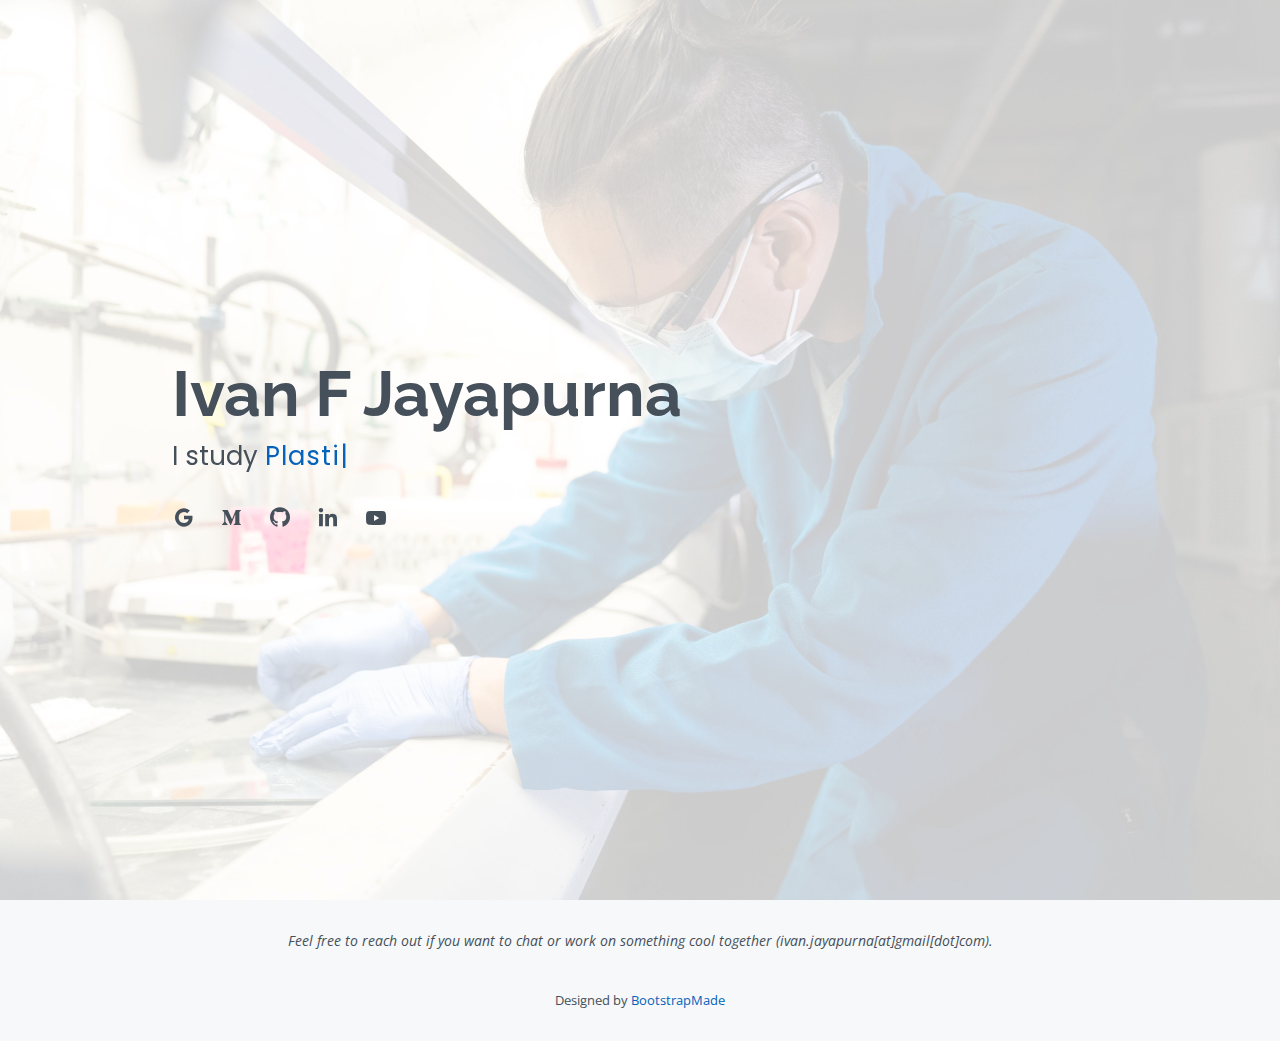
==== commit a25a61f2: "simplifed completely" ====
--- a/index.html
+++ b/index.html
@@ -37,328 +37,25 @@
 
 <body>
 
-  <!-- ======= Mobile nav toggle button ======= -->
-  <!-- <button type="button" class="mobile-nav-toggle d-xl-none"><i class="bi bi-list mobile-nav-toggle"></i></button> -->
-  <i class="bi bi-list mobile-nav-toggle d-xl-none"></i>
-  <!-- ======= Header ======= -->
-  <header id="header" class="d-flex flex-column justify-content-center">
-
-    <nav id="navbar" class="navbar nav-menu">
-      <ul>
-        <li><a href="#hero" class="nav-link scrollto active"><i class="bx bx-home"></i> <span>Home</span></a></li>
-        <li><a href="#about" class="nav-link scrollto"><i class="bx bx-user"></i> <span>About Me</span></a></li>
-        <li><a href="#resume" class="nav-link scrollto"><i class="bx bx-file-blank"></i> <span>Resume</span></a></li>
-        <li><a href="#portfolio" class="nav-link scrollto"><i class="bx bx-book-content"></i> <span>Projects</span></a></li>
-      </ul>
-    </nav><!-- .nav-menu -->
-
-  </header><!-- End Header -->
-
   <!-- ======= Hero Section ======= -->
   <section id="hero" class="d-flex flex-column justify-content-center">
     <div class="container" data-aos="zoom-in" data-aos-delay="100">
       <h1>Ivan F Jayapurna</h1>
-      <p>I study <span class="typed" data-typed-items="Plastics, Proteins, Philosophy"></span></p>
+      <p>I study <span class="typed" data-typed-items="Plastics, Proteins, Packaging, Protectants, AI"></span></p>
       <div class="social-links">
         <a href="https://scholar.google.com/citations?hl=en&user=N7K2LnEAAAAJ" class="google"><i class="bx bxl-google"></i></a>
         <a href="https://medium.com/@ivanfj" class="medium"><i class="bx bxl-medium"></i></a>
-        <a href="https://www.youtube.com/channel/UC8sjCDcNfPrS6qr-TZ37ADA" class="youtube"><i class="bx bxl-youtube"></i></a>
         <a href="https://github.com/ivanjayapurna/" class="github"><i class="bx bxl-github"></i></a>
         <a href="https://www.linkedin.com/in/ijayapurna/" class="linkedin"><i class="bx bxl-linkedin"></i></a>
+        <a href="https://www.youtube.com/channel/UC8sjCDcNfPrS6qr-TZ37ADA" class="youtube"><i class="bx bxl-youtube"></i></a>
       </div>
     </div>
   </section><!-- End Hero -->
 
-  <main id="main">
-
-    <!-- ======= About Section ======= -->
-    <section id="about" class="about">
-      <div class="container" data-aos="fade-up">
-
-        <div class="section-title">
-          <h2>About Me</h2>
-        </div>
-
-        <div class="row">
-          <div class="col-lg-4">
-            <img src="assets/img/ivan_square.jpg" class="img-fluid" alt="">
-          </div>
-          <div class="col-lg-8 pt-4 pt-lg-0 content">
-            <h3>PhD Candidate @ UC Berkeley.</h3>
-            <p>I'm currently working towards solving our global plastic waste problem by researching & developing truly biodegradable plastics. I aspire to be an applied scientist who can write code to do unsupervised learning & high-throughput robotics, as well as make cool biomaterials in lab with my own two hands.</p>
-            <p>I've called Bangkok, Shanghai, Indonesia, Berkeley and San Francisco home.</p>
-            <p>I like building cool things with code and science & am always down for a new adventure.</p>
-            <p>I've spent way too much of my life following Chelsea Football Club.</p>
-            <p>I don't do much social media but I write stuff on <a href="https://medium.com/@ivanfj">Medium</a> sometimes. I also record a weekly podcast with my friends <a href="https://www.wingvasiksiri.com">Wing</a> & <a href="https://www.andrei.ai">Andrei</a>. We talk about life, philosophy, science, technology, venture capital and whatever else tickles our fancy. Check us out on <a href="https://www.youtube.com/channel/UCyDiRjmbQ0_wvc5WXqkPZpg">YouTube</a> or <a href="https://anchor.fm/dontbeasheep">Spotify</a>!</p>
-          </div>
-        </div>
-
-      </div>
-    </section><!-- End About Section -->
-
-    <!-- ======= Resume Section ======= -->
-    <section id="resume" class="resume">
-      <div class="container" data-aos="fade-up">
-
-        <div class="section-title">
-          <h2>Resume</h2>
-          <p>Some highlights from my CV.</p>
-        </div>
-
-        <div class="row">
-          <div class="col-lg-6">
-            <h3 class="resume-title">Education</h3>
-            <div class="resume-item">
-              <h4>PhD in Applied Science & Technology</h4>
-              <h5>2019 - Present</h5>
-              <p><em>University of California, Berkeley</em></p>
-              <p>Research and coursework focus in soft and biological materials science & engineering,
-bioinformatics, and applied machine learning.</p>
-            </div>
-            <div class="resume-item">
-              <h4>B.A. in Computer Science</h4>
-              <h5>2015 - 2019</h5>
-              <p><em>University of California, Berkeley</em></p>
-              <p>Coursework in data structures, computer architecture, efficient algorithms and intractable problems,
-machine learning, computer graphics, computational photography, and computer vision.</p>
-            </div>
-            <div class="resume-item">
-              <h4>B.S. in Chemical Engineering</h4>
-              <h5>2015 - 2019</h5>
-              <p><em>University of California, Berkeley</em></p>
-              <p>Coursework in thermodynamics, transport, separations, kinetics and reaction engineering,
-dynamics and control of chemical systems, engineering molecules, and chemical process design.</p>
-            </div>
-          </div>
-          <div class="col-lg-6">
-            <h3 class="resume-title">Professional Experience</h3>
-            <div class="resume-item">
-              <h4>Data Scientist & Software Engineer</h4>
-              <h5>2018</h5>
-              <p><em>Visolis, Berkeley, CA</em></p>
-              <ul>
-                <li>Built a synthesis map (database) of biological and chemical reaction pathways. Including both published and novel, computationally predicted reactions, as well as economic/cost traversal heuristics.</li>
-              </ul>
-            </div>
-          	<h3 class="resume-title">Teaching Experience</h3>
-            <div class="resume-item">
-              <h4>Polymeric Materials (MSE 151) GSI</h4>
-              <h5>Spring 2020</h5>
-              <p><em>University of California, Berkeley</em></p>
-              <ul>
-                <li>Taught polymer chemistry & physics to 60 undergraduate students</li>
-                <li>Designed course materials: presentation slides, homework, group project materials & exams</li>
-              </ul>
-            </div>
-          </div>
-        </div>
-
-      </div>
-    </section><!-- End Resume Section -->
-
-    <!-- ======= Portfolio Section ======= -->
-    <section id="portfolio" class="portfolio section-bg">
-      <div class="container" data-aos="fade-up">
-
-        <div class="section-title">
-          <h2>Projects</h2>
-          <p>Check out some of my stuff!</p>
-        </div>
-
-        <div class="row">
-          <div class="col-lg-12 d-flex justify-content-center" data-aos="fade-up" data-aos-delay="100">
-            <ul id="portfolio-flters">
-              <li data-filter="*" class="filter-active">All</li>
-              <li data-filter=".filter-science">Science</li>
-              <li data-filter=".filter-blog">Blog</li>
-              <li data-filter=".filter-podcast">Podcasts</li>
-              <li data-filter=".filter-art">Art/Graphics</li>
-
-            </ul>
-          </div>
-        </div>
-
-        <div class="row portfolio-container" data-aos="fade-up" data-aos-delay="200">
-
-          <div class="col-lg-4 col-md-6 portfolio-item filter-science">
-            <div class="portfolio-wrap">
-              <img src="assets/img/portfolio/nature_paper_square.jpg" class="img-fluid" alt="">
-              <div class="portfolio-info">
-                <h4>Truly Biodegradable Plastics</h4>
-                <p>ABC News Article</p>
-                <div class="portfolio-links">
-                  <a href="https://abc.net.au/news/science/2021-04-22/biodegradable-plastic-compost-enzymes-environment-soil-green/100082958?fbclid=IwAR2iuuKdsSiZQekga5KW_ehkXyeRUrndPaR5S4Wtj3y_pHI0X5jWA5uDRvc" class="item-wrap fancybox" class="portfolio-details-lightbox" data-glightbox="type: external" title="Truly Biodegradable Plastics"><i class="bx bx-link"></i></a>
-                </div>
-              </div>
-            </div>
-          </div>
-
-          <div class="col-lg-4 col-md-6 portfolio-item filter-science">
-            <div class="portfolio-wrap">
-              <img src="assets/img/portfolio/eunirep.jpg" class="img-fluid" alt="">
-              <div class="portfolio-info">
-                <h4>Evaluating eUniRep and other protein feature representations for in silico directed evolution</h4>
-                <p>Authorea Preprint</p>
-                <div class="portfolio-links">
-                  <a href="https://authorea.com/users/320912/articles/472051-evaluating-eunirep-and-other-protein-feature-representations-for-in-silico-directed-evolution" class="item-wrap fancybox" title="Evaluationg eUniRep"><i class="bx bx-link"></i></a>
-                </div>
-              </div>
-            </div>
-          </div>
-
-          <div class="col-lg-4 col-md-6 portfolio-item filter-podcast">
-            <div class="portfolio-wrap">
-              <img src="assets/img/portfolio/decode20s.png" class="img-fluid" alt="">
-              <div class="portfolio-info">
-                <h4>Doing a cross-domain PhD at UC Berkeley</h4>
-                <p>YouTube Vid</p>
-                <div class="portfolio-links">
-                  <a href="https://www.youtube.com/watch?v=H63oABQ0Zww" title="Doing a cross-domain PhD at UC Berkeley"><i class="bx bx-link"></i></a>
-                </div>
-              </div>
-            </div>
-          </div>
-
-          <div class="col-lg-4 col-md-6 portfolio-item filter-podcast">
-            <div class="portfolio-wrap">
-              <img src="assets/img/portfolio/dbas.png" class="img-fluid" alt="">
-              <div class="portfolio-info">
-                <h4>Life is about stories (DBaS #1)</h4>
-                <p>Podcast</p>
-                <div class="portfolio-links">
-                  <a href="https://www.youtube.com/watch?v=GGJ0tiwTVWg&t" title="Life is about stories (DBaS #1)"><i class="bx bx-link"></i></a>
-                </div>
-              </div>
-            </div>
-          </div>
-
-          <div class="col-lg-4 col-md-6 portfolio-item filter-blog filter-art">
-            <div class="portfolio-wrap">
-              <img src="assets/img/portfolio/bear.jpg" class="img-fluid" alt="">
-              <div class="portfolio-info">
-                <h4>We taught a computer how to say “Go Bears!” then oil painted it</h4>
-                <p>Medium Article & Mixed Media ML-inspired Art</p>
-                <div class="portfolio-links">
-                  <a href="https://ivanfj.medium.com/we-taught-a-computer-how-to-say-go-bears-then-oil-painted-it-e25d5f17cdf1" title="We taught a computer how to say “Go Bears!” then oil painted it"><i class="bx bx-link"></i></a>
-                </div>
-              </div>
-            </div>
-          </div>
-
-          <div class="col-lg-4 col-md-6 portfolio-item filter-blog">
-            <div class="portfolio-wrap">
-              <img src="assets/img/portfolio/SEP-66.jpg" class="img-fluid" alt="">
-              <div class="portfolio-info">
-                <h4>“So what made you want to do a PhD?”</h4>
-                <p>Medium Article</p>
-                <div class="portfolio-links">
-                  <a href="https://ivanfj.medium.com/so-what-made-you-want-to-do-a-phd-a-pre-graduate-school-mental-snapshot-9e5280c208ca" class="item-wrap fancybox"><i class="bx bx-link"></i></a>
-                </div>
-              </div>
-            </div>
-          </div>
-
-          <div class="col-lg-4 col-md-6 portfolio-item filter-blog">
-            <div class="portfolio-wrap">
-              <img src="assets/img/portfolio/bikes.jpg" class="img-fluid" alt="">
-              <div class="portfolio-info">
-                <h4>A (super unofficial) Travel Guide for Thailand</h4>
-                <p>Medium Article</p>
-                <div class="portfolio-links">
-                  <a href="https://ivanfj.medium.com/ivans-super-unofficial-travel-guide-for-thailand-4cb1de43e4af" class="item-wrap fancybox"><i class="bx bx-link"></i></a>
-                </div>
-              </div>
-            </div>
-          </div>
-
-          <div class="col-lg-4 col-md-6 portfolio-item filter-blog">
-            <div class="portfolio-wrap">
-              <img src="assets/img/portfolio/cheme_meme.png" class="img-fluid" alt="">
-              <div class="portfolio-info">
-                <h4>Advice on changing majors from Chemical Engineering to Computer Science</h4>
-                <p>Medium Article</p>
-                <div class="portfolio-links">
-                  <a href="https://ivanfj.medium.com/some-advice-on-switching-from-chemical-engineering-to-computer-science-uc-berkeley-5663ba20aa29" class="item-wrap fancybox"><i class="bx bx-link"></i></a>
-                </div>
-              </div>
-            </div>
-          </div>
-
-          <div class="col-lg-4 col-md-6 portfolio-item filter-blog">
-            <div class="portfolio-wrap">
-              <img src="assets/img/portfolio/sep.png" class="img-fluid" alt="">
-              <div class="portfolio-info">
-                <h4>Senior Reflections on Berkeley</h4>
-                <p>Medium Article</p>
-                <div class="portfolio-links">
-                  <a href="https://medium.com/sep-berkeley/senior-reflections-on-berkeley-792d903882ae" class="item-wrap fancybox"><i class="bx bx-link"></i></a>
-                </div>
-              </div>
-            </div>
-          </div>
-
-          <div class="col-lg-4 col-md-6 portfolio-item filter-art">
-            <div class="portfolio-wrap">
-              <img src="assets/img/portfolio/lion_wave_result.png" class="img-fluid" alt="">
-              <div class="portfolio-info">
-                <h4>Artistic Style Transfer for Images and Videos</h4>
-                <p>Machine Learning Art</p>
-                <div class="portfolio-links">
-                  <a href="https://ivanjayapurna.github.io/style_transfer/" class="item-wrap fancybox" class="portfolio-details-lightbox" data-glightbox="type: external" title="Artistic Style Transfer for Images and Videos"><i class="bx bx-link"></i></a>
-                </div>
-              </div>
-            </div>
-          </div>
-
-          <div class="col-lg-4 col-md-6 portfolio-item filter-art">
-            <div class="portfolio-wrap">
-              <img src="assets/img/portfolio/ivan_nick_midway.jpg" class="img-fluid" alt="">
-              <div class="portfolio-info">
-                <h4>Face Morphing</h4>
-                <p>Computational Photography</p>
-                <div class="portfolio-links">
-                  <a href="https://ivanjayapurna.github.io/face_morphing" class="item-wrap fancybox" class="portfolio-details-lightbox" data-glightbox="type: external" title="Face Morphing"><i class="bx bx-link"></i></a>
-                </div>
-              </div>
-            </div>
-          </div>
-
-          <div class="col-lg-4 col-md-6 portfolio-item filter-art">
-            <div class="portfolio-wrap">
-              <img src="assets/img/portfolio/rbs.png" class="img-fluid" alt="">
-              <div class="portfolio-info">
-                <h4>Rigid Body Simulator</h4>
-                <p>Computer Graphics</p>
-                <div class="portfolio-links">
-                  <a href="http://www.jaymok.me/CS184-final-project/final.html" class="item-wrap fancybox" class="portfolio-details-lightbox" data-glightbox="type: external" title="Rigid Body Simulator"><i class="bx bx-link"></i></a>
-                </div>
-              </div>
-            </div>
-          </div>
-
-        </div>
-
-      </div>
-    </section><!-- End Portfolio Section -->
-
-
-  </main><!-- End #main -->
-
   <!-- ======= Footer ======= -->
   <footer id="footer">
     <div class="container">
-      <h3>ivanfj</h3>
       <p>Feel free to reach out if you want to chat or work on something cool together (ivan.jayapurna[at]gmail[dot]com).</p>
-      <div class="social-links">
-      	<a href="https://scholar.google.com/citations?hl=en&user=N7K2LnEAAAAJ" class="google"><i class="bx bxl-google"></i></a>
-        <a href="https://medium.com/@ivanfj" class="medium"><i class="bx bxl-medium"></i></a>
-        <a href="https://www.youtube.com/channel/UC8sjCDcNfPrS6qr-TZ37ADA" class="youtube"><i class="bx bxl-youtube"></i></a>
-        <a href="https://github.com/ivanjayapurna/" class="github"><i class="bx bxl-github"></i></a>
-        <a href="https://www.linkedin.com/in/ijayapurna/" class="linkedin"><i class="bx bxl-linkedin"></i></a>
-      </div>
-      <div class="copyright">
-        &copy; Copyright <strong><span>MyResume</span></strong>. All Rights Reserved
-      </div>
       <div class="credits">
         <!-- All the links in the footer should remain intact. -->
         <!-- You can delete the links only if you purchased the pro version. -->
